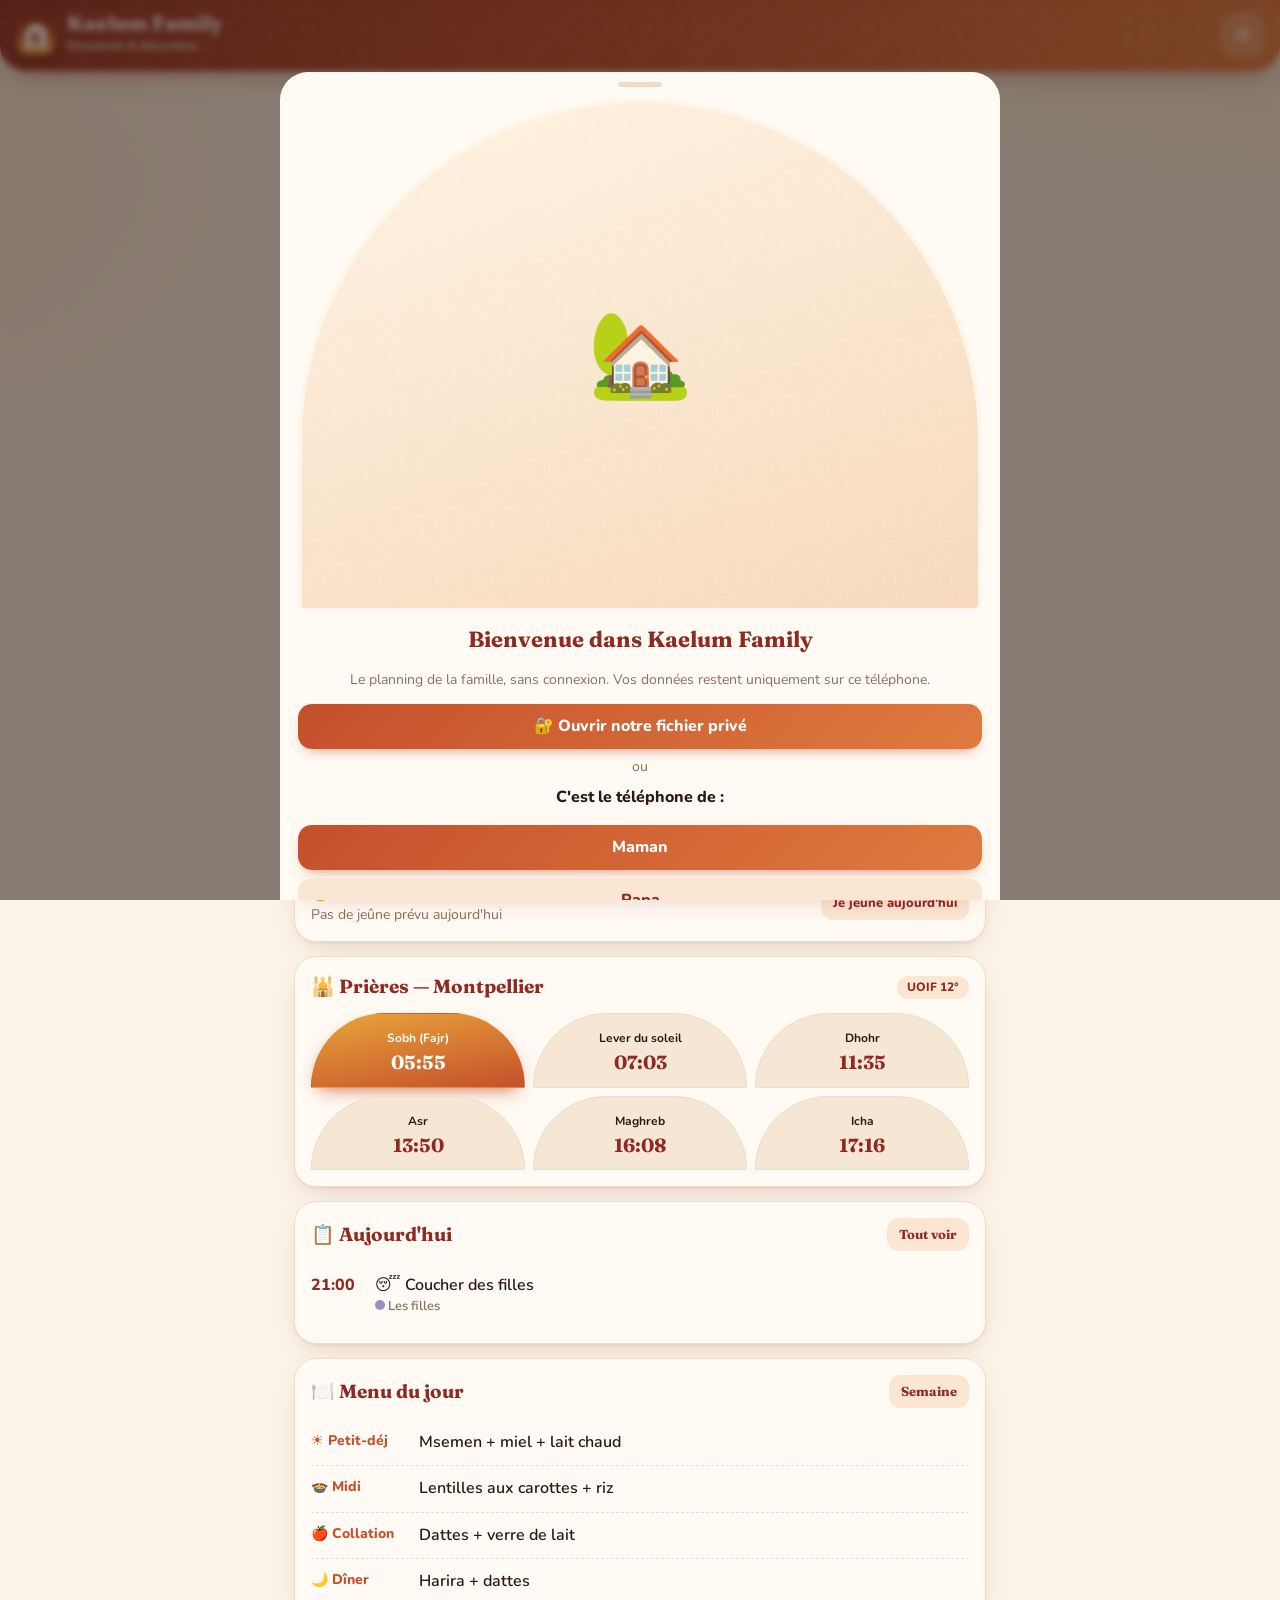
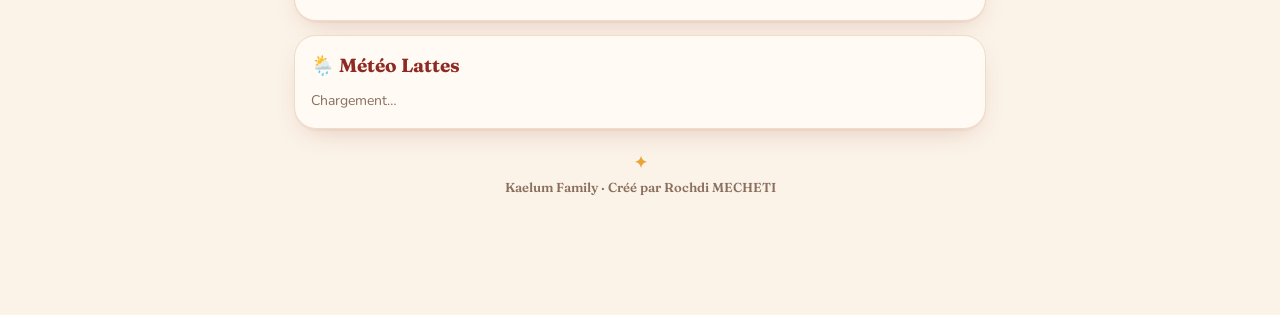
==== index.html @ 6cea5425 "Add files via upload" ====
<!DOCTYPE html>
<html lang="fr">
<head>
<meta charset="utf-8">
<meta name="viewport" content="width=device-width, initial-scale=1, viewport-fit=cover">
<title>Kaelum Family</title>
<meta name="description" content="Planning familial hors connexion — Créé par Rochdi MECHETI">
<meta name="theme-color" content="#a33a25">
<meta name="robots" content="noindex, nofollow, noarchive">
<meta name="author" content="Rochdi MECHETI">
<meta name="apple-mobile-web-app-capable" content="yes">
<meta name="mobile-web-app-capable" content="yes">
<meta name="apple-mobile-web-app-status-bar-style" content="black-translucent">
<meta name="apple-mobile-web-app-title" content="Kaelum Family">
<link rel="manifest" href="manifest.webmanifest">
<link rel="icon" type="image/png" href="icon-192.png">
<link rel="apple-touch-icon" href="apple-touch-icon.png">
<style>
/* Kaelum Family — thème « Maison » : terre cuite, safran, crème. Créé par Rochdi MECHETI */
@font-face{font-family:Fraunces;src:url([data-uri]) format('woff2');font-weight:600;font-display:swap}
@font-face{font-family:Fraunces;src:url([data-uri]) format('woff2');font-weight:700;font-display:swap}
@font-face{font-family:Nunito;src:url([data-uri]) format('woff2');font-weight:400;font-display:swap}
@font-face{font-family:Nunito;src:url([data-uri]) format('woff2');font-weight:600;font-display:swap}
@font-face{font-family:Nunito;src:url([data-uri]) format('woff2');font-weight:700;font-display:swap}
@font-face{font-family:Nunito;src:url([data-uri]) format('woff2');font-weight:800;font-display:swap}

:root{
  --bg:#fbf3e8; --bg2:#f6e7d4; --card:#fffaf3; --ink:#2b1a12; --mute:#8a6f5e; --line:#efdcc6;
  --pri:#c4502c; --pri2:#e07a3f; --deep:#8e2a22; --saf:#eaa53a; --olive:#3f6f5c; --rose:#c94f6d;
  --soft:#fbe6d4; --ok:#3f8f5c; --bad:#c43c3c; --rain:#2f6f9f;
  --r:22px; --sh:0 2px 0 rgba(142,42,34,.04),0 10px 28px -12px rgba(142,42,34,.28);
  --serif:Fraunces,Georgia,serif; --sans:Nunito,system-ui,-apple-system,sans-serif;
  --zellige:url("data:image/svg+xml,%3Csvg xmlns='http://www.w3.org/2000/svg' width='56' height='56' viewBox='0 0 56 56'%3E%3Cg fill='none' stroke='%23fff' stroke-opacity='.16' stroke-width='1.2'%3E%3Cpath d='M28 4l7 10 12 0-4 11 9 9-11 4 0 12-11-4-9 9-4-11-12 0 4-11-9-9 11-4 0-12 11 4z'/%3E%3Ccircle cx='28' cy='29' r='6'/%3E%3C/g%3E%3C/svg%3E");
}
@media (prefers-color-scheme: dark){
  :root{ --bg:#1c1310; --bg2:#241814; --card:#2a1d18; --ink:#f8ebdf; --mute:#c2a593; --line:#3d2a22; --soft:#3a251c;
    --sh:0 10px 28px -14px rgba(0,0,0,.6); }
}
*{box-sizing:border-box;-webkit-tap-highlight-color:transparent}
html,body{margin:0;background:var(--bg);color:var(--ink);font:16px/1.45 var(--sans)}
body{padding-bottom:calc(96px + env(safe-area-inset-bottom));
  background-image:radial-gradient(1200px 500px at 110% -10%,rgba(234,165,58,.18),transparent 60%),radial-gradient(900px 500px at -20% 20%,rgba(196,80,44,.10),transparent 60%);
  background-attachment:fixed}
button,input,select,textarea{font:inherit;color:inherit}
h2,h3,.serif{font-family:var(--serif)}
.hidden{display:none!important}

/* En-tête */
.top{position:sticky;top:0;z-index:5;display:flex;align-items:center;justify-content:space-between;
  padding:calc(12px + env(safe-area-inset-top)) 16px 14px;color:#fff;
  background:var(--zellige),linear-gradient(120deg,var(--deep) 0%,var(--pri) 55%,var(--pri2) 100%);
  border-radius:0 0 26px 26px;box-shadow:0 10px 30px -14px rgba(142,42,34,.7)}
.brand{display:flex;gap:11px;align-items:center}
.brand img{width:40px;height:40px;border-radius:13px;box-shadow:0 4px 12px rgba(0,0,0,.25)}
.brand b{display:block;font-family:var(--serif);font-size:20px;letter-spacing:.2px;line-height:1.1}
.brand small{opacity:.92;font-size:13px;font-weight:600}
.iconbtn{background:rgba(255,255,255,.2);border:1px solid rgba(255,255,255,.3);border-radius:14px;width:42px;height:42px;font-size:18px;backdrop-filter:blur(6px)}
main{padding:14px;max-width:720px;margin:0 auto}

/* Barre du bas flottante */
.tabs{position:fixed;left:12px;right:12px;bottom:calc(10px + env(safe-area-inset-bottom));display:flex;z-index:6;max-width:696px;margin:0 auto;
  background:rgba(255,250,243,.92);backdrop-filter:blur(14px);-webkit-backdrop-filter:blur(14px);border:1px solid var(--line);border-radius:24px;padding:6px;
  box-shadow:0 12px 30px -10px rgba(142,42,34,.35)}
@media (prefers-color-scheme: dark){.tabs{background:rgba(42,29,24,.92)}}
.tabs button{flex:1;border:0;background:none;padding:7px 0 6px;font-size:11px;font-weight:700;color:var(--mute);display:flex;flex-direction:column;align-items:center;gap:1px;border-radius:18px;transition:.2s}
.tabs button span{font-size:21px;line-height:1.1}
.tabs button.on{color:#fff;background:linear-gradient(135deg,var(--pri),var(--pri2));box-shadow:0 6px 14px -6px rgba(196,80,44,.8)}

/* Cartes */
.card{background:var(--card);border:1px solid var(--line);border-radius:var(--r);padding:16px;margin-bottom:14px;box-shadow:var(--sh)}
.card h2{margin:0 0 12px;font-size:19px;font-weight:700;display:flex;justify-content:space-between;align-items:center;gap:8px;color:var(--deep)}
@media (prefers-color-scheme: dark){.card h2{color:#ffc9a8}}
.card h3{margin:14px 0 6px;font-size:15px;color:var(--mute)}
.mute{color:var(--mute);font-size:14px}
.row{display:flex;gap:8px;align-items:center}
.wrap{flex-wrap:wrap}
.sp{justify-content:space-between}
.btn{border:0;border-radius:14px;padding:11px 16px;background:linear-gradient(135deg,var(--pri),var(--pri2));color:#fff;font-weight:800;box-shadow:0 6px 14px -8px rgba(196,80,44,.9)}
.btn:active{transform:scale(.97)}
.btn.sec{background:var(--soft);color:var(--deep);box-shadow:none}
@media (prefers-color-scheme: dark){.btn.sec{color:#ffc9a8}}
.btn.bad{background:var(--bad)}
.btn.sm{padding:7px 12px;font-size:13px;border-radius:12px}
.btn.full{width:100%}
.chip{display:inline-flex;align-items:center;gap:5px;border:1.5px solid var(--line);background:var(--card);border-radius:999px;padding:6px 12px;font-size:14px;font-weight:700}
.chip.on{background:var(--deep);border-color:var(--deep);color:#fff}
.dot{width:10px;height:10px;border-radius:50%;display:inline-block;flex:none;box-shadow:0 0 0 2px rgba(255,255,255,.7)}
.list{list-style:none;margin:0;padding:0}
.item{display:flex;gap:12px;align-items:flex-start;padding:11px 0;border-bottom:1px dashed var(--line)}
.item:last-child{border-bottom:0}
.item .t{min-width:52px;font-weight:800;font-variant-numeric:tabular-nums;color:var(--deep)}
@media (prefers-color-scheme: dark){.item .t{color:#ffc9a8}}
.item .body{flex:1;min-width:0;font-weight:600}
.item .who{font-size:13px;color:var(--mute);font-weight:600}
.item.done .body{opacity:.45;text-decoration:line-through}
.chk{width:30px;height:30px;border-radius:10px;border:2px solid var(--line);background:var(--card);flex:none;font-size:15px;font-weight:800}
.chk.on{background:var(--ok);border-color:var(--ok);color:#fff}

/* Bandeaux */
.banner{border-radius:18px;padding:13px 15px;margin-bottom:14px;font-weight:700}
.banner.rain{background:linear-gradient(135deg,#dbeaf4,#eef5fa);color:#1f4f73;border:1px solid #c6dcec}
.banner.info{background:var(--soft);color:var(--deep);border:1px solid var(--line)}
.banner.warn{background:#fff0d6;color:#7a4a08;border:1px solid #f6dcaa}
@media (prefers-color-scheme: dark){.banner.rain{background:#1d2c38;color:#b6d8f0;border-color:#2b4152}.banner.warn{background:#3b2a14;color:#ffd596;border-color:#55391a}.banner.info{color:#ffc9a8}}

/* Héros : photo dans une arche */
.hero{position:relative;margin:4px 0 16px;padding:14px;border-radius:30px;background:var(--zellige),linear-gradient(160deg,var(--saf),var(--pri) 70%,var(--deep));box-shadow:var(--sh);overflow:hidden}
.hero img{width:100%;display:block;aspect-ratio:4/3;object-fit:cover;object-position:center 35%;border-radius:999px 999px 22px 22px;border:4px solid #fff6e9}
.hero div{padding:12px 4px 2px;color:#fff;text-align:center}
.hero b{display:block;font-family:var(--serif);font-size:26px;line-height:1.15;text-shadow:0 2px 8px rgba(0,0,0,.2)}
.hero span{font-size:14px;font-weight:700;opacity:.95;letter-spacing:.3px}
.hero .greet{font-family:var(--serif);font-size:17px;opacity:.95;display:block;margin-bottom:2px}

/* Prières */
.prayers{display:grid;grid-template-columns:repeat(3,1fr);gap:8px}
.prayers div{background:var(--bg2);border-radius:999px 999px 16px 16px;padding:12px 6px 10px;text-align:center;border:1px solid var(--line)}
.prayers div b{display:block;font-size:19px;font-family:var(--serif);color:var(--deep)}
@media (prefers-color-scheme: dark){.prayers div b{color:#ffc9a8}}
.prayers div.next{background:linear-gradient(170deg,var(--saf),var(--pri));color:#fff;border-color:transparent;box-shadow:0 8px 18px -8px rgba(196,80,44,.9)}
.prayers div.next b{color:#fff}
.prayers small{font-size:12px;font-weight:700}

/* Jeûne : carte coucher de soleil */
.fast{background:var(--zellige),linear-gradient(160deg,#3a1d3f 0%,#8e2a22 55%,#e07a3f 100%);color:#fff;border:0}
.fast .mute{color:#ffd9bf}
.fast .btn.sec{background:rgba(255,255,255,.18);color:#fff}
.bar{height:10px;background:rgba(255,255,255,.2);border-radius:9px;overflow:hidden;margin-top:10px}
.bar i{display:block;height:100%;background:linear-gradient(90deg,#ffd36b,#ffb347);border-radius:9px}

/* Planning */
.week{display:grid;grid-template-columns:repeat(7,1fr);gap:5px;margin-bottom:12px}
.week button{border:1.5px solid var(--line);background:var(--card);border-radius:16px;padding:7px 0;font-size:12px;font-weight:700;color:var(--mute)}
.week button b{display:block;font-size:18px;font-family:var(--serif);color:var(--ink)}
.week button.on{background:linear-gradient(160deg,var(--pri2),var(--deep));color:#fff;border-color:transparent;box-shadow:0 8px 16px -8px rgba(142,42,34,.8)}
.week button.on b{color:#fff}
.week button.today{border-color:var(--saf)}
.seg{display:flex;background:var(--bg2);border-radius:16px;padding:4px;margin-bottom:14px;border:1px solid var(--line)}
.seg button{flex:1;border:0;background:none;border-radius:12px;padding:9px 4px;font-weight:800;color:var(--mute);font-size:14px}
.seg button.on{background:var(--card);color:var(--deep);box-shadow:0 3px 10px -4px rgba(142,42,34,.4)}
@media (prefers-color-scheme: dark){.seg button.on{color:#ffc9a8}}

/* Tuiles « Plus » */
.grid2{display:grid;grid-template-columns:1fr 1fr;gap:12px}
.tile{background:var(--card);border:1px solid var(--line);border-radius:24px;padding:18px 12px;text-align:center;font-weight:800;box-shadow:var(--sh);position:relative;overflow:hidden}
.tile span{display:grid;place-items:center;width:58px;height:58px;margin:0 auto 8px;font-size:28px;border-radius:999px 999px 16px 16px;background:linear-gradient(170deg,var(--soft),var(--bg2))}

/* Repas */
.meal{padding:11px 0;border-bottom:1px dashed var(--line);display:flex;gap:12px;align-items:flex-start}
.meal:last-child{border-bottom:0}
.meal .lab{min-width:96px;font-weight:800;font-size:14px;color:var(--pri)}
.meal .txt{flex:1;font-weight:600}

/* Météo */
.wx{display:flex;align-items:center;gap:14px}
.wx .big{font-size:48px}
.wx .temp{font-size:34px;font-weight:700;font-family:var(--serif)}
.days{display:flex;gap:7px;overflow-x:auto;margin-top:12px;padding-bottom:2px}
.days div{min-width:66px;background:var(--bg2);border-radius:999px 999px 14px 14px;padding:9px 6px 7px;text-align:center;font-size:12px;font-weight:700;border:1px solid var(--line)}
.days div.r{background:#dbeaf4;color:#1f4f73;border-color:#c6dcec}

/* Cycle */
.cyc{display:flex;gap:16px;align-items:center}
.ring{width:104px;height:104px;border-radius:50%;display:flex;flex-direction:column;align-items:center;justify-content:center;
  background:conic-gradient(var(--rose) var(--p),var(--bg2) 0);position:relative;flex:none}
.ring::before{content:"";position:absolute;inset:10px;border-radius:50%;background:var(--card)}
.ring b,.ring small{position:relative}
.ring b{font-size:30px;font-family:var(--serif);color:var(--rose)}
.cal{display:grid;grid-template-columns:repeat(7,1fr);gap:4px;text-align:center;font-size:14px;font-weight:700}
.cal .h{font-size:12px;color:var(--mute)}
.cal .d{padding:8px 0;border-radius:12px}
.cal .per{background:var(--rose);color:#fff}
.cal .pred{background:#f8d3db;color:#7a1730}
.cal .fert{background:#d9ece3;color:#225c45}
.cal .tod{outline:2.5px solid var(--saf)}

.photos{display:grid;grid-template-columns:repeat(3,1fr);gap:6px}
.photos img{width:100%;aspect-ratio:1;object-fit:cover;border-radius:16px;display:block}

/* Feuille modale */
.modal{position:fixed;inset:0;background:rgba(43,26,18,.55);z-index:20;display:flex;align-items:flex-end;justify-content:center;backdrop-filter:blur(3px)}
.sheet{background:var(--card);width:100%;max-width:720px;max-height:92vh;overflow:auto;border-radius:28px 28px 0 0;
  padding:10px 18px calc(18px + env(safe-area-inset-bottom));animation:up .25s ease-out}
.sheet::before{content:"";display:block;width:44px;height:5px;border-radius:9px;background:var(--line);margin:0 auto 12px}
@keyframes up{from{transform:translateY(40px);opacity:.4}to{transform:none;opacity:1}}
.sheet h2{margin:0 0 14px;font-size:22px;color:var(--deep)}
@media (prefers-color-scheme: dark){.sheet h2{color:#ffc9a8}}
.f{margin-bottom:13px}
.f label{display:block;font-size:13px;font-weight:800;margin-bottom:5px;color:var(--mute)}
.f input,.f select,.f textarea{width:100%;border:1.5px solid var(--line);border-radius:14px;padding:11px;background:var(--bg)}
.f input:focus,.f select:focus,.f textarea:focus{outline:none;border-color:var(--pri2)}
.f textarea{min-height:84px}
.f input[type=checkbox]{width:auto}
.toast{position:fixed;left:14px;right:14px;bottom:calc(96px + env(safe-area-inset-bottom));z-index:30;background:var(--deep);color:#fff;
  border-radius:18px;padding:13px 16px;font-weight:700;max-width:692px;margin:0 auto;box-shadow:0 12px 30px -10px rgba(0,0,0,.5)}
.install{background:var(--saf);color:#3b2206;padding:11px 16px;font-size:14px;font-weight:700;display:flex;gap:10px;align-items:center;justify-content:space-between}
.alarm{text-align:center;padding:20px 0}
.alarm .big{font-size:72px;animation:ring 1s infinite}
@keyframes ring{0%,100%{transform:rotate(0)}25%{transform:rotate(-12deg)}75%{transform:rotate(12deg)}}
.credit{text-align:center;color:var(--mute);font-size:13px;margin:22px 0 8px;font-family:var(--serif);font-weight:600}
.credit::before{content:"✦";display:block;color:var(--saf);font-size:16px;margin-bottom:4px}
.pill{font-family:var(--sans);font-size:12px;border-radius:999px;padding:3px 10px;background:var(--soft);color:var(--deep);font-weight:800;white-space:nowrap}
table.pt{width:100%;border-collapse:collapse;font-size:13px;font-variant-numeric:tabular-nums;font-weight:600}
table.pt th{font-size:12px;color:var(--mute)}
table.pt th,table.pt td{padding:7px 2px;border-bottom:1px dashed var(--line);text-align:center}
table.pt tr.tod td{background:var(--soft);font-weight:800;color:var(--deep)}
.empty{color:var(--mute);text-align:center;padding:16px 0;font-size:15px;font-weight:600}
.fab{position:fixed;right:20px;bottom:calc(98px + env(safe-area-inset-bottom));width:60px;height:60px;border-radius:22px;border:0;
  background:linear-gradient(135deg,var(--saf),var(--pri));color:#fff;font-size:30px;font-weight:700;box-shadow:0 12px 24px -8px rgba(196,80,44,.9);z-index:7}

.heroph{aspect-ratio:4/3;display:grid;place-items:center;font-size:84px;background:var(--zellige),linear-gradient(160deg,#fff3e3,#f6d9bd);border-radius:999px 999px 22px 22px;border:4px solid #fff6e9}
.hero .heroph{padding:0;color:inherit}
/* Écran de verrouillage */
.lock{position:fixed;inset:0;z-index:50;display:flex;align-items:center;justify-content:center;color:#fff;
  background:var(--zellige),linear-gradient(160deg,#3a1d3f 0%,var(--deep) 45%,var(--pri) 80%,var(--saf) 100%)}
.lockin{width:100%;max-width:340px;text-align:center;padding:24px}
.lockin img{width:76px;height:76px;border-radius:24px;box-shadow:0 10px 30px rgba(0,0,0,.35)}
.lockin h2{font-family:var(--serif);font-size:28px;margin:14px 0 4px}
.lockin p{margin:0 0 18px;opacity:.92;font-weight:700}
.pdots{display:flex;gap:16px;justify-content:center;margin-bottom:26px}
.pdots i{width:16px;height:16px;border-radius:50%;border:2px solid #fff;display:block}
.pdots i.on{background:#fff}
.pad{display:grid;grid-template-columns:repeat(3,76px);gap:16px;justify-content:center}
.pad button{width:76px;height:76px;border-radius:50%;border:1px solid rgba(255,255,255,.35);background:rgba(255,255,255,.14);color:#fff;font:700 28px var(--serif);backdrop-filter:blur(6px)}
.pad button:active{background:rgba(255,255,255,.35)}
.lnk{background:none;border:0;color:#fff;opacity:.9;margin-top:22px;font-weight:800;text-decoration:underline}
.lcred{margin-top:18px;font-size:12px;opacity:.75;font-family:var(--serif)}

</style>
</head>
<body>
<header class="top">
  <div class="brand"><img src="icon-192.png" alt=""><div><b>Kaelum Family</b><small id="hdrSub"></small></div></div>
  <button class="iconbtn" data-a="go" data-v="plus" data-s="reglages" aria-label="Réglages">⚙️</button>
</header>
<div id="install" class="install hidden"></div>
<main id="main"></main>
<nav class="tabs">
  <button data-a="go" data-v="accueil"><span>🏠</span>Accueil</button>
  <button data-a="go" data-v="planning"><span>📅</span>Planning</button>
  <button data-a="go" data-v="repas"><span>🍽️</span>Repas</button>
  <button data-a="go" data-v="sante"><span>💊</span>Santé</button>
  <button data-a="go" data-v="plus"><span>☰</span>Plus</button>
</nav>
<div id="modal" class="modal hidden"><div class="sheet" id="sheet"></div></div>
<div id="toast" class="toast hidden"></div>
<script>
// Calcul des horaires de prière (algorithme astronomique type PrayTimes) — hors connexion
const PrayerCalc = (() => {
  const d2r = d => d * Math.PI / 180, r2d = r => r * 180 / Math.PI;
  const sin = d => Math.sin(d2r(d)), cos = d => Math.cos(d2r(d)), tan = d => Math.tan(d2r(d));
  const asin = x => r2d(Math.asin(x)), acos = x => r2d(Math.acos(x));
  const atan2 = (y, x) => r2d(Math.atan2(y, x)), acot = x => r2d(Math.atan(1 / x));
  const fix = (a, b) => { a = a - b * Math.floor(a / b); return a < 0 ? a + b : a; };
  const fixA = a => fix(a, 360), fixH = a => fix(a, 24);

  const METHODS = {
    uoif: { name: 'UOIF France (12° / 12°)', fajr: 12, isha: 12 },
    isna: { name: 'Angle 15° / 15°', fajr: 15, isha: 15 },
    mwl: { name: 'Ligue islamique mondiale (18° / 17°)', fajr: 18, isha: 17 },
    a18: { name: 'Angle 18° / 18°', fajr: 18, isha: 18 }
  };

  function julian(y, m, d) {
    if (m <= 2) { y -= 1; m += 12; }
    const A = Math.floor(y / 100), B = 2 - A + Math.floor(A / 4);
    return Math.floor(365.25 * (y + 4716)) + Math.floor(30.6001 * (m + 1)) + d + B - 1524.5;
  }
  function sunPos(jd) {
    const D = jd - 2451545.0;
    const g = fixA(357.529 + 0.98560028 * D);
    const q = fixA(280.459 + 0.98564736 * D);
    const L = fixA(q + 1.915 * sin(g) + 0.020 * sin(2 * g));
    const e = 23.439 - 0.00000036 * D;
    const RA = atan2(cos(e) * sin(L), cos(L)) / 15;
    return { decl: asin(sin(e) * sin(L)), eqt: q / 15 - fixH(RA) };
  }

  // Renvoie les heures décimales locales
  function compute(y, m, d, lat, lng, tz, opt) {
    const jd = julian(y, m, d) - lng / (15 * 24);
    const midDay = t => fixH(12 - sunPos(jd + t).eqt);
    const angleTime = (angle, t, ccw) => {
      const decl = sunPos(jd + t).decl, noon = midDay(t);
      let v = (-sin(angle) - sin(decl) * sin(lat)) / (cos(decl) * cos(lat));
      v = Math.max(-1, Math.min(1, v));
      const T = acos(v) / 15;
      return noon + (ccw ? -T : T);
    };
    const asrTime = (f, t) => {
      const decl = sunPos(jd + t).decl;
      return angleTime(-acot(f + tan(Math.abs(lat - decl))), t);
    };
    let t = { fajr: 5, sunrise: 6, dhuhr: 12, asr: 13, sunset: 18, isha: 18 };
    for (let i = 0; i < 2; i++) {
      const p = {}; for (const k in t) p[k] = t[k] / 24;
      t = {
        fajr: angleTime(opt.fajr, p.fajr, true),
        sunrise: angleTime(0.833, p.sunrise, true),
        dhuhr: midDay(p.dhuhr),
        asr: asrTime(opt.asr || 1, p.asr),
        sunset: angleTime(0.833, p.sunset),
        isha: angleTime(opt.isha, p.isha)
      };
    }
    for (const k in t) t[k] += tz - lng / 15;
    t.maghrib = t.sunset;
    return t;
  }

  function tzOffset(y, m, d) { return -new Date(y, m - 1, d, 12).getTimezoneOffset() / 60; }
  function toHM(h) {
    let mins = Math.round(h * 60);
    mins = ((mins % 1440) + 1440) % 1440;
    return String(Math.floor(mins / 60)).padStart(2, '0') + ':' + String(mins % 60).padStart(2, '0');
  }
  function addMin(hm, n) {
    const [a, b] = hm.split(':').map(Number);
    let t = a * 60 + b + n; t = ((t % 1440) + 1440) % 1440;
    return String(Math.floor(t / 60)).padStart(2, '0') + ':' + String(t % 60).padStart(2, '0');
  }

  // date: 'YYYY-MM-DD' ; cfg: {lat,lng,method,asr,adj:{fajr..isha}}
  function forDate(date, cfg) {
    const [y, m, d] = date.split('-').map(Number);
    const meth = METHODS[cfg.method] || METHODS.uoif;
    const t = compute(y, m, d, cfg.lat, cfg.lng, tzOffset(y, m, d), { fajr: meth.fajr, isha: meth.isha, asr: cfg.asr === 'hanafi' ? 2 : 1 });
    const adj = cfg.adj || {};
    const out = {};
    for (const k of ['fajr', 'sunrise', 'dhuhr', 'asr', 'maghrib', 'isha']) out[k] = addMin(toHM(t[k]), Number(adj[k] || 0));
    return out;
  }
  return { forDate, METHODS, compute };
})();
if (typeof module !== 'undefined') module.exports = PrayerCalc;

</script>
<script>
/* Kaelum Family — planning familial hors connexion
   Créé par Rochdi MECHETI. Toutes les données restent sur le téléphone. */
'use strict';

/* ---------- Outils ---------- */
const $ = s => document.querySelector(s);
const esc = s => String(s ?? '').replace(/[&<>"']/g, c => ({ '&': '&amp;', '<': '&lt;', '>': '&gt;', '"': '&quot;', "'": '&#39;' }[c]));
const pad = n => String(n).padStart(2, '0');
const ymd = d => d.getFullYear() + '-' + pad(d.getMonth() + 1) + '-' + pad(d.getDate());
const parseD = s => { const [y, m, d] = s.split('-').map(Number); return new Date(y, m - 1, d); };
const today = () => ymd(new Date());
const addDays = (s, n) => { const d = parseD(s); d.setDate(d.getDate() + n); return ymd(d); };
const diffDays = (a, b) => Math.round((parseD(b) - parseD(a)) / 86400000);
const nowHM = () => { const d = new Date(); return pad(d.getHours()) + ':' + pad(d.getMinutes()); };
const toMin = hm => { if (!hm) return -1; const [a, b] = hm.split(':').map(Number); return a * 60 + b; };
const addMin = (hm, n) => { let t = toMin(hm) + n; t = ((t % 1440) + 1440) % 1440; return pad(Math.floor(t / 60)) + ':' + pad(t % 60); };
const uid = () => Date.now().toString(36) + Math.random().toString(36).slice(2, 7);
const JOURS = ['Dimanche', 'Lundi', 'Mardi', 'Mercredi', 'Jeudi', 'Vendredi', 'Samedi'];
const J3 = ['Dim', 'Lun', 'Mar', 'Mer', 'Jeu', 'Ven', 'Sam'];
const MOIS = ['janvier', 'février', 'mars', 'avril', 'mai', 'juin', 'juillet', 'août', 'septembre', 'octobre', 'novembre', 'décembre'];
const fmtLong = s => { const d = parseD(s); return JOURS[d.getDay()] + ' ' + d.getDate() + ' ' + MOIS[d.getMonth()]; };
const fmtShort = s => { const d = parseD(s); return d.getDate() + ' ' + MOIS[d.getMonth()].slice(0, 4) + (MOIS[d.getMonth()].length > 4 ? '.' : ''); };
const hash = s => { let h = 2166136261; for (const c of s) { h ^= c.charCodeAt(0); h = Math.imul(h, 16777619); } return h >>> 0; };

/* ---------- Données ---------- */
const KEY = 'kaelumFamily_v1';
const LATTES = { lat: 43.5676, lng: 3.9005 };
const MONTPELLIER = { lat: 43.6109, lng: 3.8772 };

function defaults() {
  return {
    v: 1, owner: '',
    people: [
      { id: 'papa', name: 'Papa', color: '#3f6f5c', birth: '' },
      { id: 'maman', name: 'Maman', color: '#c94f6d', birth: '' },
      { id: 'fille1', name: 'Fille 1', color: '#e0962a', birth: '' },
      { id: 'fille2', name: 'Fille 2', color: '#8a5fb0', birth: '' }
    ],
    kids: ['fille1', 'fille2'],
    events: [], meds: [], medLog: {}, vaccines: [],
    birthdays: [],
    school: {
      days: { 1: { on: false, start: '08:30', end: '16:30' }, 2: { on: false, start: '08:30', end: '16:30' }, 3: { on: false, start: '08:30', end: '16:30' },
        4: { on: false, start: '08:30', end: '16:30' }, 5: { on: false, start: '08:30', end: '16:30' } },
      holidays: [], depart: 15, set: false
    },
    sleep: { week: '21:00', weekend: '23:00', before: 15 },
    wake: { school: '07:00', off: '08:30', on: true, offOn: false, who: 'all' },
    prayer: { show: true, method: 'uoif', asr: 'shafi', adj: { fajr: 0, sunrise: 0, dhuhr: 0, asr: 0, maghrib: 0, isha: 0 }, remind: true, before: 0 },
    fast: { person: 'maman', weekdays: [], dates: [], skip: [] },
    menus: {}, menuSeed: {},
    cycle: { periods: [], logs: {}, len: 28, plen: 5, show: true, pause: true },
    journal: {},
    notif: { events: true, meds: true, school: true, sleep: true, wake: true, prayer: true, fast: true, rain: true, sound: true }
  };
}
let S;
function load() {
  try { S = JSON.parse(localStorage.getItem(KEY)); } catch (e) { S = null; }
  const d = defaults();
  if (!S) { S = d; return; }
  for (const k in d) if (S[k] === undefined) S[k] = d[k];
  for (const k of ['school', 'sleep', 'wake', 'prayer', 'fast', 'cycle', 'notif']) S[k] = Object.assign({}, d[k], S[k]);
}
function save() { try { localStorage.setItem(KEY, JSON.stringify(S)); } catch (e) { toast('⚠️ Mémoire du téléphone pleine'); } }
const person = id => S.people.find(p => p.id === id);
const pname = id => id === 'all' ? 'Toute la famille' : id === 'kids' ? 'Les filles' : (person(id)?.name || '');
const pcolor = id => person(id)?.color || '#4b2fb0';
const isOwnerWife = () => S.owner === 'maman';
const cycleVisible = () => S.cycle.show;

/* ---------- Prière & jeûne ---------- */
const prayerCache = {};
function prayers(D) {
  const k = D + JSON.stringify([S.prayer.method, S.prayer.asr, S.prayer.adj]);
  if (!prayerCache[k]) prayerCache[k] = PrayerCalc.forDate(D, { lat: MONTPELLIER.lat, lng: MONTPELLIER.lng, method: S.prayer.method, asr: S.prayer.asr, adj: S.prayer.adj });
  return prayerCache[k];
}
const PNAMES = { fajr: 'Sobh (Fajr)', sunrise: 'Lever du soleil', dhuhr: 'Dhohr', asr: 'Asr', maghrib: 'Maghreb', isha: 'Icha' };
function isFast(D) {
  if (S.fast.skip.includes(D)) return false;
  if (S.fast.dates.includes(D)) return true;
  return S.fast.weekdays.includes(parseD(D).getDay());
}

/* ---------- Cycle ---------- */
function cycleInfo(ref) {
  ref = ref || today();
  const ps = [...S.cycle.periods].sort((a, b) => a.start.localeCompare(b.start));
  const lens = [];
  for (let i = 1; i < ps.length; i++) { const l = diffDays(ps[i - 1].start, ps[i].start); if (l >= 18 && l <= 50) lens.push(l); }
  const lastL = lens.slice(-6);
  const avg = lastL.length ? Math.round(lastL.reduce((a, b) => a + b, 0) / lastL.length) : S.cycle.len;
  const plens = ps.filter(p => p.end).map(p => diffDays(p.start, p.end) + 1).filter(x => x > 0 && x < 12).slice(-6);
  const plen = plens.length ? Math.round(plens.reduce((a, b) => a + b, 0) / plens.length) : S.cycle.plen;
  const past = ps.filter(p => p.start <= ref);
  const last = past[past.length - 1];
  if (!last) return { avg, plen, last: null };
  const day = diffDays(last.start, ref) + 1;
  const inPeriod = last.end ? ref <= last.end : day <= plen + 3 && !last.closed;
  let next = addDays(last.start, avg);
  while (next <= ref && !inPeriod) next = addDays(next, avg);
  if (inPeriod) next = addDays(last.start, avg);
  const ov = addDays(next, -14);
  return { avg, plen, last, day, inPeriod, next, ov, fertStart: addDays(ov, -5), fertEnd: addDays(ov, 1), openPeriod: !last.end && inPeriod };
}
function dayCycleState(D) {
  const ps = S.cycle.periods;
  for (const p of ps) { const end = p.end || addDays(p.start, cycleInfo().plen - 1); if (D >= p.start && D <= end) return 'per'; }
  const ci = cycleInfo();
  if (!ci.last) return '';
  let n = ci.next;
  for (let i = 0; i < 4; i++) {
    if (D >= n && D <= addDays(n, ci.plen - 1) && D > today()) return 'pred';
    const ov = addDays(n, -14);
    if (D >= addDays(ov, -5) && D <= addDays(ov, 1) && D >= ci.last.start) return 'fert';
    n = addDays(n, ci.avg);
  }
  return '';
}
function wifeInPeriod(D) { return S.cycle.pause && cycleVisible() && cycleInfo(D).inPeriod; }

/* ---------- Import de plannings (fichier privé) ---------- */
function importPlanning(pl) {
  S.imports = S.imports || [];
  S.events = S.events.filter(e => e.src !== pl.id);
  pl.items.forEach(([date, time, end, cat, person, title, notes, alarm], i) =>
    S.events.push({ id: pl.id + '-' + i, src: pl.id, title, cat, person, date, time, end, rec: 'none', days: [], until: '', alarm: alarm < 0 ? 0 : alarm, noAlarm: alarm < 0, notes }));
  if (!S.imports.includes(pl.id)) S.imports.push(pl.id);
  return pl.items.length;
}

/* ---------- Agenda du jour (moteur central) ---------- */
const CATS = {
  travail: ['🛡️', 'Travail'], formation: ['🎓', 'Formation'], rdv: ['📌', 'Rendez-vous'], rappel: ['🔔', 'Rappel'], reveil: ['⏰', 'Réveil'], sport: ['🏃', 'Sport'], activite: ['🎨', 'Activité'],
  sortie: ['🌳', 'Sortie'], voyage: ['✈️', 'Voyage'], ecole: ['🎒', 'École'], medecin: ['🩺', 'Médecin'], autre: ['📝', 'Autre']
};
function occurs(ev, D) {
  if (D < ev.date) return false;
  if (ev.until && D > ev.until) return false;
  const r = ev.rec || 'none', d = parseD(D), o = parseD(ev.date);
  if (r === 'none') return D === ev.date;
  if (r === 'daily') return true;
  if (r === 'weekly') { const days = ev.days && ev.days.length ? ev.days : [o.getDay()]; return days.includes(d.getDay()); }
  if (r === 'monthly') return d.getDate() === o.getDate();
  if (r === 'yearly') return d.getDate() === o.getDate() && d.getMonth() === o.getMonth();
  return false;
}
function schoolDay(D) {
  const wd = parseD(D).getDay(), sd = S.school.days[wd];
  if (!sd || !sd.on) return null;
  if (S.school.holidays.some(h => D >= h.start && D <= h.end)) return null;
  return sd;
}
function dayItems(D) {
  const it = [], wd = parseD(D).getDay();
  for (const ev of S.events) if (occurs(ev, D)) {
    const c = CATS[ev.cat] || CATS.autre;
    it.push({ time: ev.time || '', title: c[0] + ' ' + ev.title, who: ev.person, cat: ev.cat === 'reveil' ? 'wakeEv' : 'event', alarm: ev.noAlarm ? -1 : Number(ev.alarm || 0), key: 'ev:' + ev.id + ':' + D, ev, notes: ev.notes });
  }
  for (const m of S.meds) {
    if (m.start && D < m.start) continue; if (m.end && D > m.end) continue;
    for (const t of (m.times || [])) it.push({ time: t, title: '💊 ' + m.name + (m.dose ? ' — ' + m.dose : ''), who: m.person, cat: 'med', alarm: 0, key: 'med:' + m.id + '@' + t + ':' + D, med: { id: m.id, t } });
  }
  const sd = schoolDay(D);
  if (sd) {
    it.push({ time: addMin(sd.start, -S.school.depart), title: '🚗 Départ crèche / école', who: 'kids', cat: 'school', alarm: 0, key: 'sch0:' + D });
    it.push({ time: sd.start, title: '🎒 Arrivée crèche / école', who: 'kids', cat: 'school', alarm: -1, key: 'sch1:' + D });
    it.push({ time: sd.end, title: '🏫 Récupérer les filles (crèche / école)', who: 'kids', cat: 'school', alarm: 10, key: 'sch2:' + D });
  }
  if (S.wake.on && (sd || S.wake.offOn)) it.push({ time: sd ? S.wake.school : S.wake.off, title: '⏰ Réveil', who: 'all', cat: 'wake', alarm: 0, key: 'wake:' + D });
  const night = [0, 1, 2, 3, 4].includes(wd) ? S.sleep.week : S.sleep.weekend;
  it.push({ time: night, title: '😴 Coucher des filles', who: 'kids', cat: 'sleep', alarm: Number(S.sleep.before || 0), key: 'sleep:' + D });
  const wifePer = wifeInPeriod(D);
  if (S.prayer.show) {
    const p = prayers(D);
    for (const k of ['fajr', 'dhuhr', 'asr', 'maghrib', 'isha']) it.push({ time: p[k], title: '🕌 ' + PNAMES[k], who: 'all', cat: 'prayer', alarm: Number(S.prayer.before || 0), key: 'pr:' + k + ':' + D, quiet: wifePer && isOwnerWife() });
  }
  if (isFast(D) && !wifePer) {
    const p = prayers(D);
    it.push({ time: addMin(p.fajr, -30), title: '🌙 Shour — fin du repas dans 30 min', who: S.fast.person, cat: 'fast', alarm: 0, key: 'shour:' + D });
    it.push({ time: p.fajr, title: '🌅 Début du jeûne (Sobh)', who: S.fast.person, cat: 'fast', alarm: -1, key: 'fs:' + D });
    it.push({ time: p.maghrib, title: '🌇 Rupture du jeûne (Maghreb) — Iftar', who: S.fast.person, cat: 'fast', alarm: 0, key: 'fe:' + D });
  }
  const md = D.slice(5);
  for (const b of S.birthdays) if (b.date.slice(-5) === md) {
    const age = b.date.length === 10 ? (Number(D.slice(0, 4)) - Number(b.date.slice(0, 4))) : null;
    it.push({ time: '', title: '🎂 Anniversaire de ' + b.name + (age ? ' (' + age + ' ans)' : ''), who: 'all', cat: 'bday', key: 'bd:' + b.id + ':' + D });
  }
  for (const b of S.birthdays) if (b.date.slice(-5) === addDays(D, 7).slice(5)) it.push({ time: '', title: '🎁 Dans 7 jours : anniversaire de ' + b.name, who: 'all', cat: 'bday', key: 'bd7:' + b.id + ':' + D });
  for (const v of S.vaccines) if (v.next === D && !v.done) it.push({ time: '', title: '💉 Vaccin prévu : ' + v.name, who: v.person, cat: 'vaccin', key: 'vac:' + v.id });
  for (const v of S.vaccines) if (v.next && !v.done && addDays(D, 7) === v.next) it.push({ time: '', title: '💉 Dans 7 jours : vaccin ' + v.name + ' (prendre RDV)', who: v.person, cat: 'vaccin', key: 'vac7:' + v.id });
  if (cycleVisible()) { const ci = cycleInfo(); if (ci.last && ci.next === D && !ci.inPeriod) it.push({ time: '', title: '🌸 Règles prévues aujourd\'hui', who: 'maman', cat: 'cycle', key: 'cyc:' + D }); }
  return it.sort((a, b) => (a.time || '00:00').localeCompare(b.time || '00:00') || (a.time ? 1 : -1));
}
function whoMatch(itemWho, filter) {
  if (filter === 'all') return true;
  if (itemWho === 'all') return true;
  if (itemWho === 'kids') return S.kids.includes(filter);
  return itemWho === filter;
}
const medTaken = (D, id, t) => !!(S.medLog[D] && S.medLog[D][id + '@' + t]);

/* ---------- Menus ---------- */
const MENU = {
  pdj: ['Msemen + miel + lait chaud', 'Tartines beurre-confiture + jus d\'orange', 'Céréales + lait + banane', 'Baghrir + miel + thé / lait',
    'Pain complet + fromage frais + pomme', 'Yaourt + granola + fruits rouges', 'Œufs brouillés + pain + jus de fruits', 'Porridge d\'avoine + lait + dattes',
    'Crêpes maison + compote', 'Matlouh + huile d\'olive + olives + thé', 'Pancakes + fruits frais', 'Pain au lait + chocolat chaud + clémentine'],
  midi: ['Couscous poulet et légumes', 'Tajine de poulet aux olives et citron + pain', 'Pâtes bolognaise (bœuf halal) + salade', 'Riz + poulet au curry doux + haricots verts',
    'Loubia (haricots blancs en sauce) + pain', 'Lentilles aux carottes + riz', 'Hachis parmentier (bœuf halal) + salade verte', 'Gratin de pâtes au thon + salade',
    'Poisson pané + purée + carottes', 'Chakchouka aux œufs + pain', 'Kefta en sauce tomate + pommes de terre au four', 'Poulet rôti + pommes de terre + salade',
    'Dolma (légumes farcis à la viande)', 'Saumon + riz + brocolis', 'Berkoukes au poulet', 'Quiche au poulet (sans porc) + salade'],
  diner: ['Chorba frik + pain', 'Soupe de légumes + omelette', 'Harira + dattes', 'Salade composée thon-œufs + pain', 'Gratin de courgettes + riz',
    'Pizza maison (thon ou poulet) + salade', 'Bourek à la viande hachée + soupe', 'Croque-monsieur à la dinde + salade', 'Omelette aux pommes de terre + salade',
    'Pâtes au saumon', 'Velouté de potiron + tartines au fromage', 'Wraps poulet et crudités', 'Soupe de lentilles corail + pain', 'Galettes complètes (dinde, œuf, fromage)'],
  collation: ['Fruit + petits-beurre', 'Yaourt + compote', 'Pain + barre de chocolat', 'Dattes + verre de lait', 'Fromage blanc + miel', 'Gâteau maison + jus de fruits',
    'Banane + petit-suisse', 'Smoothie banane-lait', 'Crêpe + confiture', 'Pomme + fromage'],
  shour: ['Porridge d\'avoine + dattes + lait + 2 verres d\'eau', 'Œufs + pain complet + fromage + eau', 'Yaourt + pain complet + miel + banane + eau',
    'Msemen + fromage + lait + eau', 'Riz au lait + fruit + eau', 'Pain complet + houmous + concombre + lait + eau'],
  iftar: ['Dattes + eau, puis chorba + bourek', 'Dattes + lait, puis harira + plat léger', 'Dattes + lben, puis soupe + poulet grillé + salade',
    'Dattes + eau, puis salade + tajine', 'Dattes + jus, puis velouté + poisson + riz', 'Dattes + eau, puis soupe + kefta + légumes']
};
const SLOTS = [['pdj', '☀️ Petit-déj'], ['midi', '🍲 Midi'], ['collation', '🍎 Collation'], ['diner', '🌙 Dîner']];
function menuFor(D, slot) {
  const saved = S.menus[D] && S.menus[D][slot];
  if (saved) return saved;
  const list = MENU[slot], seed = hash(D + slot + (S.menuSeed[D] || 0));
  let i = seed % list.length;
  if (slot === 'midi' || slot === 'diner') { // éviter le même plat que la veille
    const prev = hash(addDays(D, -1) + slot + (S.menuSeed[addDays(D, -1)] || 0)) % list.length;
    if (i === prev) i = (i + 1) % list.length;
  }
  return list[i];
}
function hasSport(D) { return dayItems(D).some(i => i.ev && ['sport', 'activite', 'sortie'].includes(i.ev.cat)); }

/* ---------- Météo Lattes ---------- */
const WMO = c => c === 0 ? ['☀️', 'Ciel dégagé'] : c <= 2 ? ['🌤️', 'Peu nuageux'] : c === 3 ? ['☁️', 'Couvert'] : c <= 48 ? ['🌫️', 'Brouillard']
  : c <= 57 ? ['🌦️', 'Bruine'] : c <= 67 ? ['🌧️', 'Pluie'] : c <= 77 ? ['❄️', 'Neige'] : c <= 82 ? ['🌦️', 'Averses'] : c <= 86 ? ['🌨️', 'Averses de neige'] : ['⛈️', 'Orage'];
const isRainCode = c => (c >= 51 && c <= 67) || (c >= 80 && c <= 82) || c >= 95;
let WX = null;
try { WX = JSON.parse(localStorage.getItem('kaelumWx')); } catch (e) { }
async function fetchWeather() {
  if (!navigator.onLine) return;
  const url = 'https://api.open-meteo.com/v1/forecast?latitude=' + LATTES.lat + '&longitude=' + LATTES.lng +
    '&current=temperature_2m,weather_code,precipitation,wind_speed_10m&hourly=temperature_2m,precipitation_probability,precipitation,weather_code' +
    '&daily=weather_code,temperature_2m_max,temperature_2m_min,precipitation_probability_max,precipitation_sum&timezone=Europe%2FParis&forecast_days=7';
  try {
    const r = await fetch(url, { cache: 'no-store' });
    if (!r.ok) return;
    WX = await r.json(); WX.at = Date.now();
    localStorage.setItem('kaelumWx', JSON.stringify(WX));
    checkRain(); if (view === 'accueil' || (view === 'plus' && sub === 'meteo')) render();
  } catch (e) { }
}
function rainSoon() {
  if (!WX || !WX.hourly) return null;
  const h = WX.hourly, now = new Date(), nowKey = ymd(now) + 'T' + pad(now.getHours()) + ':00';
  let start = h.time.indexOf(nowKey); if (start < 0) return null;
  for (let i = start; i < Math.min(start + 12, h.time.length); i++) {
    if ((h.precipitation_probability[i] ?? 0) >= 50 || (h.precipitation[i] ?? 0) >= 0.3 || isRainCode(h.weather_code[i]))
      return { hour: h.time[i].slice(11, 13) + 'h', prob: h.precipitation_probability[i], now: i === start, mm: h.precipitation[i] };
  }
  return null;
}
function rainTomorrow() {
  if (!WX || !WX.daily) return null;
  const i = WX.daily.time.indexOf(addDays(today(), 1)); if (i < 0) return null;
  return (WX.daily.precipitation_probability_max[i] >= 50 || WX.daily.precipitation_sum[i] >= 1) ? { prob: WX.daily.precipitation_probability_max[i], mm: WX.daily.precipitation_sum[i] } : null;
}
function checkRain() {
  if (!S.notif.rain) return;
  const r = rainSoon(), key = 'rain:' + today() + ':' + (new Date().getHours() < 13 ? 'am' : 'pm');
  if (r && !firedGet()[key]) { notify('🌧️ Pluie à Lattes', r.now ? 'Il pleut ou va pleuvoir maintenant — prends un parapluie !' : 'Pluie prévue vers ' + r.hour + (r.prob != null ? ' (' + r.prob + ' %)' : '') + ' — prends un parapluie.'); firedSet(key); }
  const t = rainTomorrow(), k2 = 'rainT:' + today();
  if (t && new Date().getHours() >= 18 && !firedGet()[k2]) { notify('🌧️ Demain : pluie à Lattes', 'Probabilité ' + t.prob + ' % — prévoir les K-way des filles.'); firedSet(k2); }
}

/* ---------- Notifications ---------- */
function firedGet() { try { return JSON.parse(localStorage.getItem('kaelumFired_' + today())) || {}; } catch (e) { return {}; } }
function firedSet(k) { const f = firedGet(); f[k] = 1; localStorage.setItem('kaelumFired_' + today(), JSON.stringify(f)); }
let audioCtx;
function beep(times = 3) {
  if (!S.notif.sound) return;
  try {
    audioCtx = audioCtx || new (window.AudioContext || window.webkitAudioContext)();
    for (let i = 0; i < times; i++) {
      const o = audioCtx.createOscillator(), g = audioCtx.createGain(), t0 = audioCtx.currentTime + i * 0.45;
      o.frequency.value = 880; o.connect(g); g.connect(audioCtx.destination);
      g.gain.setValueAtTime(0.0001, t0); g.gain.exponentialRampToValueAtTime(0.4, t0 + 0.02); g.gain.exponentialRampToValueAtTime(0.0001, t0 + 0.35);
      o.start(t0); o.stop(t0 + 0.4);
    }
  } catch (e) { }
}
async function notify(title, body) {
  toast(title + ' — ' + body);
  beep(2);
  if (navigator.vibrate) navigator.vibrate([200, 100, 200]);
  if (!('Notification' in window) || Notification.permission !== 'granted') return;
  try {
    const reg = await navigator.serviceWorker?.getRegistration();
    if (reg) reg.showNotification(title, { body, icon: 'icon-192.png', badge: 'icon-192.png', tag: title + body, vibrate: [200, 100, 200] });
    else new Notification(title, { body, icon: 'icon-192.png' });
  } catch (e) { }
}
let alarmTimer = null;
function ringAlarm(title) {
  openSheet('<div class="alarm"><div class="big">⏰</div><h2>' + esc(title) + '</h2><p class="mute">' + nowHM() + '</p><button class="btn full" data-a="stopAlarm">Arrêter</button></div>');
  beep(4); if (navigator.vibrate) navigator.vibrate([400, 200, 400, 200, 400]);
  clearInterval(alarmTimer); let n = 0;
  alarmTimer = setInterval(() => { beep(4); if (navigator.vibrate) navigator.vibrate([400, 200, 400]); if (++n > 20) clearInterval(alarmTimer); }, 3000);
}
const catOn = c => ({ event: S.notif.events, wakeEv: S.notif.wake, med: S.notif.meds, school: S.notif.school, sleep: S.notif.sleep, wake: S.notif.wake, prayer: S.notif.prayer, fast: S.notif.fast, bday: true, vaccin: true, cycle: true })[c];
function tick() {
  if (!S.owner || locked) return;
  const D = today(), now = toMin(nowHM()), fired = firedGet();
  for (const it of dayItems(D)) {
    if (!catOn(it.cat) || it.quiet) continue;
    if (!it.time) { // rappel journée à 8h
      if (now >= 480 && now <= 485 && !fired[it.key]) { notify(it.title, pname(it.who)); firedSet(it.key); }
      continue;
    }
    if (it.alarm < 0) continue;
    const at = toMin(it.time) - (it.alarm || 0);
    if (now >= at && now <= at + 2 && !fired[it.key]) {
      firedSet(it.key);
      if (it.cat === 'med' && medTaken(D, it.med.id, it.med.t)) continue;
      if (it.cat === 'wake' || it.cat === 'wakeEv') { ringAlarm(it.title + (it.who && it.who !== 'all' ? ' — ' + pname(it.who) : '')); if (document.hidden) notify(it.title, 'C\'est l\'heure !'); continue; }
      const when = it.alarm > 0 ? 'Dans ' + it.alarm + ' min (' + it.time + ')' : 'Maintenant (' + it.time + ')';
      notify(it.title, when + ' — ' + pname(it.who));
    }
  }
  // rappels « la veille » (1440 min) et rappels avant minuit
  for (const it of dayItems(addDays(D, 1))) {
    if (!it.time || !catOn(it.cat) || it.quiet || !(it.alarm > 0)) continue;
    const at = toMin(it.time) - it.alarm + 1440;
    if (at < 1440 && now >= at && now <= at + 2 && !fired[it.key]) { firedSet(it.key); notify(it.title, (it.alarm >= 1440 ? 'Demain à ' : 'Dans ' + it.alarm + ' min, à ') + it.time + ' — ' + pname(it.who)); }
  }
  checkRain();
}

/* ---------- UI de base ---------- */
let view = 'accueil', sub = '', selDay = today(), weekStart = null, filter = 'all', healthTab = 'meds', cycMonth = null, crDay = today();
function toast(t) { const el = $('#toast'); el.textContent = t; el.classList.remove('hidden'); clearTimeout(toast.t); toast.t = setTimeout(() => el.classList.add('hidden'), 4500); }
function openSheet(html) { $('#sheet').innerHTML = html; $('#modal').classList.remove('hidden'); }
function closeSheet() { $('#modal').classList.add('hidden'); $('#sheet').innerHTML = ''; clearInterval(alarmTimer); }
$('#modal').addEventListener('click', e => { if (e.target.id === 'modal') closeSheet(); });

function personOpts(withAll = true, withKids = true) {
  const o = []; if (withAll) o.push(['all', 'Toute la famille']); if (withKids) o.push(['kids', 'Les filles']);
  for (const p of S.people) o.push([p.id, p.name]); return o;
}
// Formulaire générique
let formCtx = null;
function form(title, fields, val, onSave, onDel) {
  formCtx = { fields, onSave, onDel };
  let h = '<h2>' + esc(title) + '</h2>';
  for (const f of fields) {
    const v = val[f.k] ?? f.def ?? '';
    h += '<div class="f"' + (f.hide ? ' style="display:none"' : '') + ' id="fw_' + f.k + '"><label>' + esc(f.label) + '</label>';
    if (f.type === 'select') h += '<select id="f_' + f.k + '">' + f.options.map(([a, b]) => '<option value="' + esc(a) + '"' + (String(v) === String(a) ? ' selected' : '') + '>' + esc(b) + '</option>').join('') + '</select>';
    else if (f.type === 'textarea') h += '<textarea id="f_' + f.k + '">' + esc(v) + '</textarea>';
    else if (f.type === 'days') h += '<div class="row wrap" id="f_' + f.k + '">' + [1, 2, 3, 4, 5, 6, 0].map(d => '<button type="button" class="chip' + ((v || []).includes(d) ? ' on' : '') + '" data-a="togChip" data-d="' + d + '">' + J3[d] + '</button>').join('') + '</div>';
    else if (f.type === 'checkbox') h += '<input type="checkbox" id="f_' + f.k + '"' + (v ? ' checked' : '') + '>';
    else h += '<input id="f_' + f.k + '" type="' + (f.type || 'text') + '" value="' + esc(Array.isArray(v) ? v.join(', ') : v) + '"' + (f.ph ? ' placeholder="' + esc(f.ph) + '"' : '') + (f.step ? ' step="' + f.step + '"' : '') + '>';
    if (f.help) h += '<div class="mute" style="margin-top:4px">' + esc(f.help) + '</div>';
    h += '</div>';
  }
  h += '<div class="row" style="gap:10px;margin-top:6px"><button class="btn full" data-a="formSave">Enregistrer</button></div>';
  h += '<div class="row" style="gap:10px;margin-top:8px">' + (onDel ? '<button class="btn bad full" data-a="formDel">Supprimer</button>' : '') + '<button class="btn sec full" data-a="close">Annuler</button></div>';
  openSheet(h);
}
function formRead() {
  const out = {};
  for (const f of formCtx.fields) {
    const el = $('#f_' + f.k);
    if (f.type === 'days') out[f.k] = [...el.querySelectorAll('.chip.on')].map(b => Number(b.dataset.d));
    else if (f.type === 'checkbox') out[f.k] = el.checked;
    else if (f.type === 'number') out[f.k] = el.value === '' ? '' : Number(el.value);
    else out[f.k] = el.value.trim();
  }
  return out;
}

/* ---------- Écrans ---------- */
function render() {
  document.querySelectorAll('.tabs button').forEach(b => b.classList.toggle('on', b.dataset.v === view));
  $('#hdrSub').textContent = fmtLong(today()) + (S.owner ? ' · ' + pname(S.owner) : '');
  const fn = { accueil: vAccueil, planning: vPlanning, repas: vRepas, sante: vSante, plus: vPlus }[view] || vAccueil;
  $('#main').innerHTML = fn();
  window.scrollTo(0, 0);
}
function itemRow(it, D, showDone = true) {
  const done = it.cat === 'med' && medTaken(D, it.med.id, it.med.t);
  const isPast = D === today() && it.time && toMin(it.time) < toMin(nowHM());
  let h = '<li class="item' + (done ? ' done' : '') + '"' + (isPast && !done && it.cat !== 'med' ? ' style="opacity:.6"' : '') + '>';
  h += '<div class="t">' + (it.time || '—') + (it.ev && it.ev.end ? '<div class="mute" style="font-weight:400;font-size:12px">' + it.ev.end + (toMin(it.ev.end) < toMin(it.ev.time) ? ' +1j' : '') + '</div>' : '') + '</div><div class="body"' + (it.ev ? ' data-a="editEvent" data-id="' + it.ev.id + '"' : '') + '>';
  h += '<div>' + esc(it.title) + '</div><div class="who"><span class="dot" style="background:' + (['all', 'kids'].includes(it.who) ? '#9b8fc4' : pcolor(it.who)) + '"></span> ' + esc(pname(it.who)) + (it.notes ? ' · ' + esc(it.notes) : '') + '</div></div>';
  if (it.cat === 'med' && showDone) h += '<button class="chk' + (done ? ' on' : '') + '" data-a="medTake" data-d="' + D + '" data-id="' + it.med.id + '" data-t="' + it.med.t + '">' + (done ? '✓' : '') + '</button>';
  return h + '</li>';
}
function prayerCard(D) {
  const p = prayers(D), now = toMin(nowHM());
  const ks = ['fajr', 'sunrise', 'dhuhr', 'asr', 'maghrib', 'isha'];
  let next = ks.find(k => k !== 'sunrise' && toMin(p[k]) > now) || '';
  return '<div class="card"><h2>🕌 Prières — Montpellier <span class="pill">' + (S.prayer.method === 'uoif' ? 'UOIF 12°' : PrayerCalc.METHODS[S.prayer.method].name.replace(/.*\(|\)/g, '')) + '</span></h2><div class="prayers">' +
    ks.map(k => '<div class="' + (k === next && D === today() ? 'next' : '') + '"><small>' + PNAMES[k] + '</small><b>' + p[k] + '</b></div>').join('') + '</div></div>';
}
function fastCard(D) {
  const wp = wifeInPeriod(D);
  const p = prayers(D), now = toMin(nowHM()), a = toMin(p.fajr), b = toMin(p.maghrib);
  if (!isFast(D)) {
    return '<div class="card"><div class="row sp"><div><b>🌙 Jeûne de ' + esc(pname(S.fast.person)) + '</b><div class="mute">Pas de jeûne prévu aujourd\'hui</div></div>' +
      (D === today() ? '<button class="btn sm sec" data-a="fastToday">Je jeûne aujourd\'hui</button>' : '') + '</div></div>';
  }
  if (wp) return '<div class="card"><b>🌸 Jeûne suspendu</b><div class="mute">Période de règles en cours — le jeûne reprend après.</div></div>';
  let txt, pct = 0;
  if (now < a) txt = 'Le jeûne commence à ' + p.fajr + ' (Sobh). Shour avant ' + addMin(p.fajr, -10) + '.';
  else if (now < b) { const left = b - now; pct = Math.round((now - a) / (b - a) * 100); txt = 'Rupture à ' + p.maghrib + ' — encore ' + Math.floor(left / 60) + ' h ' + pad(left % 60) + '.'; }
  else { pct = 100; txt = 'Jeûne terminé à ' + p.maghrib + '. Saha ftourek ! 🤍'; }
  return '<div class="card fast"><div class="row sp"><b>🌙 Jour de jeûne — ' + esc(pname(S.fast.person)) + '</b>' + (D === today() ? '<button class="btn sm sec" data-a="fastCancel">Annuler</button>' : '') + '</div>' +
    '<div class="mute" style="margin-top:4px">Du Sobh ' + p.fajr + ' au Maghreb ' + p.maghrib + '</div><div style="margin-top:6px">' + txt + '</div><div class="bar"><i style="width:' + pct + '%"></i></div></div>';
}
function weatherCard(full) {
  if (!WX || !WX.current) return '<div class="card"><h2>🌦️ Météo Lattes</h2><div class="mute">' + (navigator.onLine ? 'Chargement…' : 'Pas de connexion : la météo s\'affichera dès que le téléphone aura internet.') + '</div></div>';
  const c = WX.current, w = WMO(c.weather_code), age = Math.round((Date.now() - WX.at) / 60000);
  let h = '<div class="card"><h2>🌦️ Météo Lattes 34970 <span class="mute">' + (age < 2 ? 'à l\'instant' : age < 120 ? 'il y a ' + age + ' min' : 'il y a ' + Math.round(age / 60) + ' h') + '</span></h2>';
  h += '<div class="wx"><div class="big">' + w[0] + '</div><div><div class="temp">' + Math.round(c.temperature_2m) + '°C</div><div class="mute">' + w[1] + ' · vent ' + Math.round(c.wind_speed_10m) + ' km/h</div></div></div>';
  const d = WX.daily;
  h += '<div class="days">' + d.time.slice(0, full ? 7 : 4).map((t, i) => {
    const ww = WMO(d.weather_code[i]), r = d.precipitation_probability_max[i] >= 50;
    return '<div class="' + (r ? 'r' : '') + '"><b>' + (i === 0 ? 'Auj.' : J3[parseD(t).getDay()]) + '</b><div style="font-size:20px">' + ww[0] + '</div>' + Math.round(d.temperature_2m_min[i]) + '° / ' + Math.round(d.temperature_2m_max[i]) + '°<br>💧' + (d.precipitation_probability_max[i] ?? 0) + ' %</div>';
  }).join('') + '</div>';
  if (full && WX.hourly) {
    const hh = WX.hourly, nk = ymd(new Date()) + 'T' + pad(new Date().getHours()) + ':00', s = Math.max(0, hh.time.indexOf(nk));
    h += '<h3>Prochaines heures</h3><div class="days">' + hh.time.slice(s, s + 12).map((t, j) => { const i = s + j, ww = WMO(hh.weather_code[i]); return '<div class="' + (hh.precipitation_probability[i] >= 50 ? 'r' : '') + '"><b>' + t.slice(11, 13) + 'h</b><div style="font-size:18px">' + ww[0] + '</div>' + Math.round(hh.temperature_2m[i]) + '°<br>💧' + (hh.precipitation_probability[i] ?? 0) + '%</div>'; }).join('') + '</div>';
  }
  return h + '</div>';
}
function vAccueil() {
  const D = today();
  const hr = new Date().getHours(), hello = hr < 5 ? 'Bonne nuit' : hr < 12 ? 'Bonjour' : hr < 18 ? 'Bon après-midi' : 'Bonsoir';
  const hero = heroSrc();
  let h = '<div class="hero">' + (hero ? '<img src="' + hero + '" alt="La famille">' : '<div class="heroph">🏡</div>') + '<div><span class="greet">' + hello + ' ' + esc(pname(S.owner)) + ' ' + (hr >= 18 || hr < 5 ? '🌙' : '☀️') + '</span><b>Kaelum Family</b><span>' + S.people.map(p => esc(p.name)).join(' · ') + '</span></div></div>';
  if (!S.school.set) h += '<div class="banner warn row sp" data-a="go" data-v="plus" data-s="reglages"><span>🎒 Règle les horaires crèche / école et le réveil</span><span>›</span></div>';
  if (!('Notification' in window) || Notification.permission !== 'granted') h += '<div class="banner info row sp"><span>🔔 Active les notifications pour les rappels</span><button class="btn sm" data-a="askNotif">Activer</button></div>';
  const r = rainSoon(), rt = rainTomorrow();
  if (r) h += '<div class="banner rain">🌧️ ' + (r.now ? 'Il pleut / va pleuvoir maintenant à Lattes' : 'Pluie prévue vers ' + r.hour + ' à Lattes') + (r.prob != null ? ' (' + r.prob + ' %)' : '') + ' — prends un parapluie !</div>';
  else if (rt) h += '<div class="banner rain">🌧️ Demain : pluie probable à Lattes (' + rt.prob + ' %)</div>';
  if (isFast(D) || S.fast.person) h += fastCard(D);
  if (S.prayer.show) h += prayerCard(D);
  const items = dayItems(D).filter(i => i.cat !== 'prayer');
  const now = toMin(nowHM());
  const upcoming = items.filter(i => !i.time || toMin(i.time) >= now - 30 || (i.cat === 'med' && !medTaken(D, i.med.id, i.med.t)));
  h += '<div class="card"><h2>📋 Aujourd\'hui <button class="btn sm sec" data-a="go" data-v="planning">Tout voir</button></h2>';
  h += upcoming.length ? '<ul class="list">' + upcoming.map(i => itemRow(i, D)).join('') + '</ul>' : '<div class="empty">Rien de prévu pour la suite de la journée 🎉</div>';
  h += '</div>';
  if (cycleVisible()) {
    const ci = cycleInfo();
    if (ci.last) h += '<div class="card" data-a="go" data-v="sante" data-h="cycle"><div class="row sp"><b>🌸 Cycle de ' + esc(pname('maman')) + '</b><span class="pill">Jour ' + ci.day + '</span></div><div class="mute">' +
      (ci.inPeriod ? 'Règles en cours' : 'Prochaines règles : ' + fmtLong(ci.next) + ' (dans ' + diffDays(D, ci.next) + ' j)') + '</div></div>';
  }
  h += '<div class="card"><h2>🍽️ Menu du jour <button class="btn sm sec" data-a="go" data-v="repas">Semaine</button></h2>' + mealsHTML(D) + '</div>';
  h += weatherCard(false);
  const bd = nextBirthdays().slice(0, 2);
  if (bd.length) h += '<div class="card"><h2>🎂 Prochains anniversaires</h2>' + bd.map(b => '<div class="row sp" style="padding:4px 0"><span>' + esc(b.name) + '</span><span class="mute">' + fmtLong(b.when) + ' · dans ' + b.days + ' j</span></div>').join('') + '</div>';
  h += '<div class="credit">Kaelum Family · Créé par Rochdi MECHETI</div>';
  return h;
}
function mealsHTML(D) {
  let h = '';
  for (const [k, l] of SLOTS) {
    let txt = menuFor(D, k);
    if (k === 'collation' && hasSport(D)) txt += ' · 🏃 avant le sport : banane + eau ; après : lait + barre de céréales';
    h += '<div class="meal"><div class="lab">' + l + '</div><div class="txt" data-a="editMeal" data-d="' + D + '" data-s="' + k + '">' + esc(txt) + '</div></div>';
  }
  if (isFast(D) && !wifeInPeriod(D)) {
    const p = prayers(D);
    h += '<div class="meal"><div class="lab">🌙 Shour<br><small class="mute">avant ' + p.fajr + '</small></div><div class="txt" data-a="editMeal" data-d="' + D + '" data-s="shour">' + esc(menuFor(D, 'shour')) + '</div></div>';
    h += '<div class="meal"><div class="lab">🌇 Iftar<br><small class="mute">' + p.maghrib + '</small></div><div class="txt" data-a="editMeal" data-d="' + D + '" data-s="iftar">' + esc(menuFor(D, 'iftar')) + '</div></div>';
  }
  return h;
}
function nextBirthdays() {
  const D = today(), y = Number(D.slice(0, 4));
  return S.birthdays.map(b => {
    let when = y + '-' + b.date.slice(-5); if (when < D) when = (y + 1) + '-' + b.date.slice(-5);
    return { ...b, when, days: diffDays(D, when) };
  }).sort((a, b) => a.days - b.days);
}
function vPlanning() {
  if (!weekStart) { const d = parseD(selDay); const off = (d.getDay() + 6) % 7; weekStart = addDays(selDay, -off); }
  let h = '<div class="row sp" style="margin-bottom:8px"><button class="btn sm sec" data-a="wk" data-n="-7">◀</button><b>' + fmtShort(weekStart) + ' → ' + fmtShort(addDays(weekStart, 6)) + '</b><button class="btn sm sec" data-a="wk" data-n="7">▶</button></div>';
  h += '<div class="week">' + [0, 1, 2, 3, 4, 5, 6].map(i => { const D = addDays(weekStart, i), d = parseD(D); return '<button class="' + (D === selDay ? 'on ' : '') + (D === today() ? 'today' : '') + '" data-a="selDay" data-d="' + D + '">' + J3[d.getDay()] + '<b>' + d.getDate() + '</b></button>'; }).join('') + '</div>';
  h += '<div class="row wrap" style="margin-bottom:10px">' + [['all', 'Tous']].concat(S.people.map(p => [p.id, p.name])).map(([id, n]) => '<button class="chip' + (filter === id ? ' on' : '') + '" data-a="filter" data-id="' + id + '">' + (id !== 'all' ? '<span class="dot" style="background:' + pcolor(id) + '"></span>' : '') + esc(n) + '</button>').join('') + '</div>';
  const items = dayItems(selDay).filter(i => whoMatch(i.who, filter));
  h += '<div class="card"><h2>' + fmtLong(selDay) + (selDay === today() ? ' <span class="pill">Aujourd\'hui</span>' : '') + '</h2>';
  h += items.length ? '<ul class="list">' + items.map(i => itemRow(i, selDay)).join('') + '</ul>' : '<div class="empty">Rien de prévu</div>';
  h += '</div>';
  h += '<div class="mute" style="text-align:center;margin-bottom:70px">Touchez un événement pour le modifier. Le bouton + ajoute un RDV, une sortie, un sport, un voyage, un réveil ou un rappel.</div>';
  h += '<button class="fab" data-a="addEvent">+</button>';
  return h;
}
function vRepas() {
  const s = today();
  let h = '<div class="banner info">Touchez un plat pour le modifier. « Changer » propose un autre menu pour la journée.</div>';
  h += '<div class="banner warn">👶 Pour les petites : pas de miel avant 1 an, pas de fruits à coque entiers (cacahuètes, amandes…) avant 5 ans, aliments mixés ou écrasés selon l\'âge. Demandez conseil au pédiatre pour la diversification.</div>';
  for (let i = 0; i < 7; i++) {
    const D = addDays(s, i);
    h += '<div class="card"><h2>' + (i === 0 ? 'Aujourd\'hui' : fmtLong(D)) + (isFast(D) ? ' <span class="pill">🌙 jeûne</span>' : '') + ' <button class="btn sm sec" data-a="regenMenu" data-d="' + D + '">🔄 Changer</button></h2>' + mealsHTML(D) + '</div>';
  }
  return h;
}

/* ---- Santé ---- */
function vSante() {
  const tabs = [['meds', '💊 Traitements'], ['vac', '💉 Vaccins']]; if (cycleVisible()) tabs.push(['cycle', '🌸 Cycle']);
  if (!tabs.find(t => t[0] === healthTab)) healthTab = 'meds';
  let h = '<div class="seg">' + tabs.map(([k, l]) => '<button class="' + (healthTab === k ? 'on' : '') + '" data-a="htab" data-h="' + k + '">' + l + '</button>').join('') + '</div>';
  if (healthTab === 'meds') h += vMeds(); else if (healthTab === 'vac') h += vVac(); else h += vCycle();
  return h;
}
function vMeds() {
  const D = today();
  let h = '<div class="card"><h2>Prises du jour</h2>';
  const it = dayItems(D).filter(i => i.cat === 'med');
  h += it.length ? '<ul class="list">' + it.map(i => itemRow(i, D)).join('') + '</ul>' : '<div class="empty">Aucun traitement aujourd\'hui</div>';
  h += '</div><div class="card"><h2>Traitements <button class="btn sm" data-a="addMed">+ Ajouter</button></h2>';
  if (!S.meds.length) h += '<div class="empty">Ajoutez les traitements de chacun : nom, dose, heures de prise, durée.</div>';
  for (const m of S.meds) {
    const active = (!m.end || m.end >= D);
    h += '<div class="item" data-a="editMed" data-id="' + m.id + '"><span class="dot" style="background:' + pcolor(m.person) + ';margin-top:6px"></span><div class="body"><b>' + esc(m.name) + '</b> ' + esc(m.dose || '') +
      '<div class="who">' + esc(pname(m.person)) + ' · ' + (m.times || []).join(', ') + (m.end ? ' · jusqu\'au ' + fmtShort(m.end) : '') + (active ? '' : ' · terminé') + '</div>' + (m.notes ? '<div class="mute">' + esc(m.notes) + '</div>' : '') + '</div></div>';
  }
  return h + '</div><div class="mute" style="text-align:center">Suivez toujours l\'ordonnance et l\'avis du médecin ou du pharmacien.</div>';
}
const VAC_REF = [
  ['2 mois', 'Diphtérie-tétanos-polio-coqueluche-Hib-hépatite B (hexavalent) + pneumocoque'],
  ['3 mois', 'Méningocoque B'], ['4 mois', 'Hexavalent + pneumocoque'], ['5 mois', 'Méningocoque B'], ['6 mois', 'Méningocoques ACWY'],
  ['11 mois', 'Hexavalent + pneumocoque'], ['12 mois', 'ROR (rougeole-oreillons-rubéole) + méningocoques ACWY + méningocoque B'],
  ['16-18 mois', 'ROR 2e dose'], ['6 ans', 'Rappel diphtérie-tétanos-coqueluche-polio'],
  ['11-13 ans', 'Rappel dTcaP-polio + HPV (papillomavirus, 2 doses) ; méningocoques ACWY recommandé 11-14 ans']
];
const VAC_GEN = [[2, 'Hexavalent (DTCaP-Hib-HepB) 1re dose'], [2, 'Pneumocoque 1re dose'], [3, 'Méningocoque B 1re dose'], [4, 'Hexavalent 2e dose'], [4, 'Pneumocoque 2e dose'],
  [5, 'Méningocoque B 2e dose'], [6, 'Méningocoques ACWY 1re dose'], [11, 'Hexavalent rappel'], [11, 'Pneumocoque rappel'], [12, 'ROR 1re dose'], [12, 'Méningocoques ACWY rappel'],
  [12, 'Méningocoque B rappel'], [16, 'ROR 2e dose'], [72, 'Rappel DTCaP-polio (6 ans)'], [132, 'Rappel dTcaP-polio (11 ans)'], [132, 'HPV (11 ans)']];
function vVac() {
  let h = '<div class="card"><h2>Carnet de vaccins <button class="btn sm" data-a="addVac">+ Ajouter</button></h2>';
  if (!S.vaccines.length) h += '<div class="empty">Notez chaque vaccin fait et la date du prochain rappel : un rappel s\'affichera 7 jours avant et le jour J.</div>';
  for (const p of S.people) {
    const vs = S.vaccines.filter(v => v.person === p.id).sort((a, b) => (b.done || '').localeCompare(a.done || ''));
    if (!vs.length) continue;
    h += '<h3><span class="dot" style="background:' + p.color + '"></span> ' + esc(p.name) + '</h3>';
    for (const v of vs.sort((a, b) => (a.next || a.done || '').localeCompare(b.next || b.done || ''))) h += '<div class="item' + (v.done ? ' done' : '') + '"><div class="body" data-a="editVac" data-id="' + v.id + '"><b>' + esc(v.name) + '</b><div class="who">' + (v.done ? 'Fait le ' + fmtShort(v.done) : 'Prévu le <b>' + (v.next ? fmtShort(v.next) + ' ' + v.next.slice(0, 4) : '?') + '</b>') + (v.notes ? ' · ' + esc(v.notes) : '') + '</div></div><button class="chk' + (v.done ? ' on' : '') + '" data-a="vacDone" data-id="' + v.id + '">' + (v.done ? '✓' : '') + '</button></div>';
  }
  const kidsB = S.people.filter(p => S.kids.includes(p.id));
  h += '<h3>Calendrier automatique</h3><div class="mute" style="margin-bottom:6px">Avec la date de naissance (Réglages → Famille), l\'appli crée les dates des vaccins du calendrier 2026. Vérifiez avec le carnet de santé et cochez ceux déjà faits.</div><div class="row wrap" style="gap:8px">' +
    kidsB.map(p => '<button class="btn sm sec" data-a="vacGen" data-id="' + p.id + '">Générer pour ' + esc(p.name) + '</button>').join('') + '</div>';
  h += '</div><div class="card"><h2>Repères du calendrier vaccinal 2026</h2><div class="mute" style="margin-bottom:8px">Obligatoires pour les nourrissons ; ACWY et B pour les enfants nés depuis 2023. Le carnet de santé et le médecin font foi.</div>';
  h += VAC_REF.map(([a, b]) => '<div class="item"><div class="t" style="min-width:78px">' + a + '</div><div class="body">' + b + '</div></div>').join('');
  return h + '</div>';
}
function vCycle() {
  const D = today(), ci = cycleInfo();
  let h = '<div class="card"><div class="cyc">';
  if (ci.last) {
    const p = Math.min(100, Math.round(ci.day / ci.avg * 100));
    h += '<div class="ring" style="--p:' + p + '%"><b>' + ci.day + '</b><small class="mute">jour</small></div><div>';
    h += ci.inPeriod ? '<b>🌸 Règles en cours</b><div class="mute">Depuis le ' + fmtShort(ci.last.start) + '</div>' : '<b>Prochaines règles</b><div>' + fmtLong(ci.next) + '</div><div class="mute">dans ' + diffDays(D, ci.next) + ' jours</div>';
    h += '<div class="mute" style="margin-top:4px">Cycle moyen ' + ci.avg + ' j · règles ' + ci.plen + ' j</div>';
    if (!ci.inPeriod && D <= ci.fertEnd) h += '<div class="mute">Fenêtre fertile estimée : ' + fmtShort(ci.fertStart) + ' → ' + fmtShort(ci.fertEnd) + '</div>';
    h += '</div>';
  } else h += '<div><b>Bienvenue 🌸</b><div class="mute">Notez le premier jour de vos dernières règles pour lancer les prévisions.</div></div>';
  h += '</div><div class="row" style="gap:8px;margin-top:12px">';
  h += ci.openPeriod ? '<button class="btn full" data-a="perEnd">Fin des règles aujourd\'hui</button>' : '<button class="btn full" data-a="perStart">Règles aujourd\'hui</button>';
  h += '<button class="btn sec full" data-a="perPast">Autre date</button></div></div>';
  // Journal du jour
  const lg = S.cycle.logs[D] || {};
  const SYM = ['Crampes', 'Fatigue', 'Maux de tête', 'Ballonnements', 'Seins sensibles', 'Mal de dos', 'Nausées', 'Acné', 'Irritable', 'Triste', 'En forme', 'Fringales'];
  h += '<div class="card"><h2>Aujourd\'hui</h2><div class="mute">Flux</div><div class="row wrap" style="margin:6px 0 10px">' + ['Aucun', 'Léger', 'Moyen', 'Abondant'].map(f => '<button class="chip' + (lg.flow === f ? ' on' : '') + '" data-a="cycFlow" data-f="' + f + '">' + f + '</button>').join('') + '</div>';
  h += '<div class="mute">Symptômes & humeur</div><div class="row wrap" style="margin-top:6px">' + SYM.map(s => '<button class="chip' + ((lg.sym || []).includes(s) ? ' on' : '') + '" data-a="cycSym" data-s="' + s + '">' + s + '</button>').join('') + '</div>';
  h += '<div class="f" style="margin-top:10px"><label>Note</label><textarea id="cycNote" data-a-change="cycNote">' + esc(lg.note || '') + '</textarea></div></div>';
  // Calendrier
  if (!cycMonth) cycMonth = D.slice(0, 7) + '-01';
  const m0 = parseD(cycMonth), first = (m0.getDay() + 6) % 7, nd = new Date(m0.getFullYear(), m0.getMonth() + 1, 0).getDate();
  h += '<div class="card"><div class="row sp" style="margin-bottom:8px"><button class="btn sm sec" data-a="cycM" data-n="-1">◀</button><b>' + MOIS[m0.getMonth()] + ' ' + m0.getFullYear() + '</b><button class="btn sm sec" data-a="cycM" data-n="1">▶</button></div><div class="cal">';
  h += ['L', 'M', 'M', 'J', 'V', 'S', 'D'].map(x => '<div class="h">' + x + '</div>').join('') + '<div></div>'.repeat(first);
  for (let i = 1; i <= nd; i++) { const dd = cycMonth.slice(0, 8) + pad(i), st = dayCycleState(dd); h += '<div class="d ' + st + (dd === D ? ' tod' : '') + '">' + i + '</div>'; }
  h += '</div><div class="row wrap mute" style="margin-top:10px;gap:12px"><span><span class="dot" style="background:var(--bad)"></span> Règles</span><span><span class="dot" style="background:#f7c9d3"></span> Prévues</span><span><span class="dot" style="background:#d6e8ff"></span> Fenêtre fertile</span></div></div>';
  // Historique
  const ps = [...S.cycle.periods].sort((a, b) => b.start.localeCompare(a.start));
  h += '<div class="card"><h2>Historique</h2>' + (ps.length ? ps.slice(0, 12).map((p, i) => { const nx = ps[i - 1]; return '<div class="item" data-a="editPer" data-id="' + p.id + '"><div class="body"><b>' + fmtShort(p.start) + (p.end ? ' → ' + fmtShort(p.end) : ' → en cours') + '</b><div class="who">' + (p.end ? (diffDays(p.start, p.end) + 1) + ' jours de règles' : '') + (nx ? ' · cycle de ' + diffDays(p.start, nx.start) + ' j' : '') + '</div></div></div>'; }).join('') : '<div class="empty">Aucune donnée</div>') + '</div>';
  h += '<div class="mute" style="text-align:center">Prévisions indicatives — ce n\'est pas une méthode de contraception. Données privées, gardées uniquement sur ce téléphone.</div>';
  return h;
}

/* ---- Plus ---- */
function vPlus() {
  if (sub === 'prieres') return vPrieres();
  if (sub === 'photos') return vPhotos();
  if (sub === 'anniv') return vAnniv();
  if (sub === 'cr') return vCR();
  if (sub === 'meteo') return '<button class="btn sm sec" data-a="go" data-v="plus" style="margin-bottom:10px">← Retour</button>' + weatherCard(true);
  if (sub === 'reglages') return vReglages();
  const tiles = [['prieres', '🕌', 'Prières & jeûne'], ['cr', '📝', 'Compte rendu'], ['photos', '📸', 'Photos'], ['anniv', '🎂', 'Anniversaires'], ['meteo', '🌦️', 'Météo Lattes'], ['reglages', '⚙️', 'Réglages'], ['ics', '📲', 'Ajouter à l\'agenda du téléphone'], ['backup', '💾', 'Sauvegarde']];
  return '<div class="grid2">' + tiles.map(([k, i, l]) => '<button class="tile" data-a="' + (k === 'ics' ? 'icsMenu' : k === 'backup' ? 'backupMenu' : 'go') + '" data-v="plus" data-s="' + k + '"><span>' + i + '</span>' + l + '</button>').join('') + '</div><div class="credit">Kaelum Family · Créé par Rochdi MECHETI</div>';
}
function back() { return '<button class="btn sm sec" data-a="go" data-v="plus" style="margin-bottom:10px">← Retour</button>'; }
function vPrieres() {
  let h = back() + fastCard(today()) + prayerCard(today());
  h += '<div class="card"><h2>Jours de jeûne de ' + esc(pname(S.fast.person)) + '</h2><div class="mute" style="margin-bottom:8px">Jeûne du Sobh (Fajr) au Maghreb, horaires de Montpellier.</div>';
  h += '<div class="mute">Chaque semaine :</div><div class="row wrap" style="margin:6px 0 10px">' + [1, 2, 3, 4, 5, 6, 0].map(d => '<button class="chip' + (S.fast.weekdays.includes(d) ? ' on' : '') + '" data-a="fastWd" data-d="' + d + '">' + J3[d] + '</button>').join('') + '</div>';
  h += '<div class="row wrap" style="gap:8px"><button class="btn sm sec" data-a="fastPreset" data-p="lj">Lundi + jeudi</button><button class="btn sm sec" data-a="fastPreset" data-p="all">Tous les jours</button><button class="btn sm sec" data-a="fastPreset" data-p="none">Aucun</button><button class="btn sm" data-a="fastRange">+ Période (ex. Ramadan)</button></div>';
  const fut = S.fast.dates.filter(d => d >= today()).sort();
  if (fut.length) h += '<div class="mute" style="margin-top:10px">Dates ajoutées : ' + fut.length + ' jour(s), du ' + fmtShort(fut[0]) + ' au ' + fmtShort(fut[fut.length - 1]) + ' <button class="btn sm sec" data-a="fastClear">Effacer</button></div>';
  h += '</div>';
  const s = today();
  h += '<div class="card"><h2>Horaires des 30 prochains jours</h2><table class="pt"><tr><th>Jour</th><th>Sobh</th><th>Lever</th><th>Dhohr</th><th>Asr</th><th>Magh.</th><th>Icha</th></tr>';
  for (let i = 0; i < 30; i++) { const D = addDays(s, i), p = prayers(D), d = parseD(D); h += '<tr class="' + (i === 0 ? 'tod' : '') + '"><td>' + J3[d.getDay()] + ' ' + d.getDate() + (isFast(D) ? '🌙' : '') + '</td><td>' + p.fajr + '</td><td>' + p.sunrise + '</td><td>' + p.dhuhr + '</td><td>' + p.asr + '</td><td>' + p.maghrib + '</td><td>' + p.isha + '</td></tr>'; }
  h += '</table><div class="mute" style="margin-top:8px">Calcul astronomique pour Montpellier. Comparez une fois avec l\'horaire de votre mosquée et ajustez dans Réglages → Prières si besoin.</div></div>';
  return h;
}
function vAnniv() {
  let h = back() + '<div class="card"><h2>🎂 Anniversaires <button class="btn sm" data-a="addBd">+ Ajouter</button></h2>';
  const l = nextBirthdays();
  h += l.length ? l.map(b => '<div class="item" data-a="editBd" data-id="' + b.id + '"><div class="body"><b>' + esc(b.name) + '</b><div class="who">' + fmtLong(b.when) + (b.date.length === 10 ? ' · ' + (Number(b.when.slice(0, 4)) - Number(b.date.slice(0, 4))) + ' ans' : '') + '</div></div><span class="pill">' + (b.days === 0 ? 'Aujourd\'hui 🎉' : 'J-' + b.days) + '</span></div>').join('') : '<div class="empty">Aucun anniversaire</div>';
  return h + '</div><div class="mute" style="text-align:center">Rappel 7 jours avant et le jour J à 8 h.</div>';
}
function vCR() {
  const D = crDay, items = dayItems(D);
  let h = back() + '<div class="row sp" style="margin-bottom:8px"><button class="btn sm sec" data-a="crDay" data-n="-1">◀</button><b>' + fmtLong(D) + '</b><button class="btn sm sec" data-a="crDay" data-n="1">▶</button></div>';
  h += '<div class="card"><h2>📝 Compte rendu <button class="btn sm" data-a="crShare">Partager</button></h2><div id="crText" style="white-space:pre-wrap;font-size:14px">' + esc(crText(D)) + '</div></div>';
  h += '<div class="card"><h2>Notes de la journée</h2><div class="f"><textarea id="journal" data-a-change="journal" placeholder="Comment s\'est passée la journée ? Devoirs, humeur, ce qu\'il faut retenir…">' + esc(S.journal[D] || '') + '</textarea></div><div class="mute">Enregistré automatiquement.</div></div>';
  return h;
}
function crText(D) {
  const items = dayItems(D), L = [];
  L.push('Compte rendu — ' + fmtLong(D));
  const meds = items.filter(i => i.cat === 'med');
  if (meds.length) { L.push('', '💊 Traitements :'); for (const m of meds) L.push((medTaken(D, m.med.id, m.med.t) ? '  ✅ ' : '  ❌ ') + m.time + ' ' + m.title.replace('💊 ', '') + ' (' + pname(m.who) + ')'); }
  const evs = items.filter(i => ['event', 'wakeEv', 'bday', 'vaccin'].includes(i.cat));
  if (evs.length) { L.push('', '📅 Programme :'); for (const e of evs) L.push('  • ' + (e.time ? e.time + ' ' : '') + e.title + ' (' + pname(e.who) + ')'); }
  const sd = schoolDay(D); L.push('', sd ? '🎒 École : ' + sd.start + ' – ' + sd.end : '🎒 Pas d\'école');
  const wd = parseD(D).getDay(); L.push('😴 Coucher des filles : ' + ([0, 1, 2, 3, 4].includes(wd) ? S.sleep.week : S.sleep.weekend));
  if (isFast(D)) { const p = prayers(D); L.push(wifeInPeriod(D) ? '🌙 Jeûne suspendu (règles)' : '🌙 Jeûne de ' + pname(S.fast.person) + ' : ' + p.fajr + ' → ' + p.maghrib); }
  L.push('', '🍽️ Repas :'); for (const [k, l] of SLOTS) L.push('  ' + l.replace(/^\S+ /, '') + ' : ' + menuFor(D, k));
  if (cycleVisible() && isOwnerWife()) { const lg = S.cycle.logs[D]; if (lg && (lg.flow || (lg.sym || []).length)) L.push('', '🌸 ' + [lg.flow ? 'Flux ' + lg.flow.toLowerCase() : '', (lg.sym || []).join(', ')].filter(Boolean).join(' · ')); }
  if (WX && WX.daily) { const i = WX.daily.time.indexOf(D); if (i >= 0) L.push('', '🌦️ Lattes : ' + WMO(WX.daily.weather_code[i])[1] + ', ' + Math.round(WX.daily.temperature_2m_min[i]) + '°/' + Math.round(WX.daily.temperature_2m_max[i]) + '°C, pluie ' + WX.daily.precipitation_probability_max[i] + ' %'); }
  if (S.journal[D]) L.push('', '🗒️ Notes : ' + S.journal[D]);
  return L.join('\n');
}

/* ---- Photos (IndexedDB) ---- */
let dbp;
function db() {
  if (!dbp) dbp = new Promise((res, rej) => { const r = indexedDB.open('kaelumPhotos', 1); r.onupgradeneeded = () => r.result.createObjectStore('p', { keyPath: 'id' }); r.onsuccess = () => res(r.result); r.onerror = () => rej(r.error); });
  return dbp;
}
async function dbAll() { const d = await db(); return new Promise(res => { const r = d.transaction('p').objectStore('p').getAll(); r.onsuccess = () => res(r.result || []); r.onerror = () => res([]); }); }
async function dbPut(o) { const d = await db(); return new Promise(res => { const t = d.transaction('p', 'readwrite'); t.objectStore('p').put(o); t.oncomplete = res; }); }
async function dbDel(id) { const d = await db(); return new Promise(res => { const t = d.transaction('p', 'readwrite'); t.objectStore('p').delete(id); t.oncomplete = res; }); }
function vPhotos() {
  setTimeout(loadPhotos, 0);
  return back() + '<div class="card"><h2>📸 Photos <label class="btn sm">+ Ajouter<input type="file" accept="image/*" multiple id="photoIn" hidden></label></h2><div class="mute" style="margin-bottom:8px">Gardées sur le téléphone, même sans connexion.</div><div id="ph" class="photos"></div></div>';
}
const urls = [];
async function loadPhotos() {
  const el = $('#ph'); if (!el) return;
  urls.splice(0).forEach(u => URL.revokeObjectURL(u));
  const all = (await dbAll()).sort((a, b) => b.date.localeCompare(a.date));
  el.innerHTML = all.length ? all.map(p => { const u = URL.createObjectURL(p.blob); urls.push(u); return '<img src="' + u + '" data-a="viewPhoto" data-id="' + p.id + '" alt="">'; }).join('') : '<div class="empty" style="grid-column:1/-1">Aucune photo pour l\'instant</div>';
}
function compress(file) {
  return new Promise(res => {
    const img = new Image(), u = URL.createObjectURL(file);
    img.onload = () => {
      const m = 1600, k = Math.min(1, m / Math.max(img.width, img.height));
      const c = document.createElement('canvas'); c.width = Math.round(img.width * k); c.height = Math.round(img.height * k);
      c.getContext('2d').drawImage(img, 0, 0, c.width, c.height); URL.revokeObjectURL(u);
      c.toBlob(b => res(b || file), 'image/jpeg', 0.82);
    };
    img.onerror = () => { URL.revokeObjectURL(u); res(file); };
    img.src = u;
  });
}
async function viewPhoto(id) {
  const p = (await dbAll()).find(x => x.id === id); if (!p) return;
  const u = URL.createObjectURL(p.blob); urls.push(u);
  openSheet('<img src="' + u + '" style="width:100%;border-radius:14px"><div class="f" style="margin-top:10px"><label>Légende</label><input id="phCap" value="' + esc(p.caption || '') + '"></div><div class="mute">' + fmtLong(p.date.slice(0, 10)) + '</div>' +
    '<div class="row" style="gap:8px;margin-top:10px"><button class="btn full" data-a="phSave" data-id="' + id + '">Enregistrer</button><button class="btn sec full" data-a="phShare" data-id="' + id + '">Partager</button></div><div class="row" style="gap:8px;margin-top:8px"><button class="btn bad full" data-a="phDel" data-id="' + id + '">Supprimer</button><button class="btn sec full" data-a="close">Fermer</button></div>');
}

/* ---- Réglages ---- */
function vReglages() {
  let h = back();
  h += '<div class="card"><h2>📱 Ce téléphone</h2><div class="row wrap">' + ['maman', 'papa'].map(id => '<button class="chip' + (S.owner === id ? ' on' : '') + '" data-a="setOwner" data-id="' + id + '">Téléphone de ' + esc(pname(id)) + '</button>').join('') + '</div></div>';
  h += '<div class="card"><h2>🔐 Confidentialité</h2><div class="mute" style="margin-bottom:10px">' + (S.pin ? 'Appli verrouillée par code (se reverrouille après 2 min hors de l\'appli).' : 'Aucun code : n\'importe qui avec le téléphone peut ouvrir l\'appli.') + '</div><div class="row wrap" style="gap:8px"><button class="btn sm" data-a="pinSet">' + (S.pin ? 'Changer le code' : 'Créer un code') + '</button>' + (S.pin ? '<button class="btn sm sec" data-a="pinOff">Retirer le code</button>' : '') + '<button class="btn sm sec" data-a="heroPick">📷 Photo de famille</button></div></div>';
  h += '<div class="card"><h2>👨‍👩‍👧‍👧 Famille</h2>' + S.people.map(p => '<div class="item" data-a="editPerson" data-id="' + p.id + '"><span class="dot" style="background:' + p.color + ';margin-top:6px"></span><div class="body"><b>' + esc(p.name) + '</b><div class="who">' + (p.birth ? 'Né(e) le ' + fmtShort(p.birth) + ' ' + p.birth.slice(0, 4) : 'Date de naissance non renseignée') + '</div></div></div>').join('') + '</div>';
  const sc = S.school;
  h += '<div class="card"><h2>🎒 Crèche / école (' + S.kids.map(k => esc(pname(k))).join(' & ') + ')</h2><div class="mute" style="margin-bottom:6px">Touchez un jour pour l\'activer, puis réglez les heures.</div>' + [1, 2, 3, 4, 5].map(d => { const x = sc.days[d]; return '<div class="row sp" style="padding:4px 0"><button class="chip' + (x.on ? ' on' : '') + '" data-a="schTog" data-d="' + d + '" style="min-width:76px">' + JOURS[d].slice(0, 3) + '.</button><span class="row" style="gap:4px"><input type="time" value="' + x.start + '" data-a-change="schT" data-d="' + d + '" data-k="start" style="width:88px;padding:6px;border:1px solid var(--line);border-radius:10px;background:var(--bg)"> → <input type="time" value="' + x.end + '" data-a-change="schT" data-d="' + d + '" data-k="end" style="width:88px;padding:6px;border:1px solid var(--line);border-radius:10px;background:var(--bg)"></span></div>'; }).join('');
  h += '<div class="row sp" style="margin-top:8px"><span class="mute">Rappel départ (min avant)</span><input type="number" value="' + sc.depart + '" data-a-change="schDep" style="width:70px;padding:6px;border:1px solid var(--line);border-radius:10px;background:var(--bg)"></div>';
  h += '<h3>Vacances scolaires</h3>' + (sc.holidays.length ? sc.holidays.map((v, i) => '<div class="row sp" style="padding:4px 0"><span>' + fmtShort(v.start) + ' → ' + fmtShort(v.end) + '</span><button class="btn sm sec" data-a="holDel" data-i="' + i + '">✕</button></div>').join('') : '<div class="mute">Aucune période</div>') + '<button class="btn sm sec" data-a="holAdd" style="margin-top:6px">+ Ajouter des vacances</button></div>';
  h += '<div class="card"><h2>😴 Sommeil & ⏰ réveil</h2>' + rowIn('Coucher dim. → jeu. soir', 'sleep.week', S.sleep.week, 'time') + rowIn('Coucher ven. & sam. soir', 'sleep.weekend', S.sleep.weekend, 'time') + rowIn('Rappel coucher (min avant)', 'sleep.before', S.sleep.before, 'number') +
    rowIn('Réveil jours d\'école', 'wake.school', S.wake.school, 'time') + rowIn('Réveil autres jours', 'wake.off', S.wake.off, 'time') + rowChk('Réveil activé', 'wake.on', S.wake.on) + rowChk('Réveil aussi les jours sans école', 'wake.offOn', S.wake.offOn) + '</div>';
  h += '<div class="card"><h2>🕌 Prières</h2><div class="f"><label>Méthode de calcul</label><select data-a-change="set" data-k="prayer.method">' + Object.entries(PrayerCalc.METHODS).map(([k, m]) => '<option value="' + k + '"' + (S.prayer.method === k ? ' selected' : '') + '>' + m.name + '</option>').join('') + '</select></div>' +
    '<div class="f"><label>Asr</label><select data-a-change="set" data-k="prayer.asr"><option value="shafi"' + (S.prayer.asr === 'shafi' ? ' selected' : '') + '>Standard (Chafiite, Malékite)</option><option value="hanafi"' + (S.prayer.asr === 'hanafi' ? ' selected' : '') + '>Hanafite</option></select></div>' +
    '<div class="mute" style="margin-bottom:6px">Ajustement en minutes (pour coller à l\'horaire de la mosquée)</div><div class="grid2">' + ['fajr', 'dhuhr', 'asr', 'maghrib', 'isha'].map(k => '<label class="row sp"><span>' + PNAMES[k] + '</span><input type="number" value="' + (S.prayer.adj[k] || 0) + '" data-a-change="adj" data-k="' + k + '" style="width:64px;padding:6px;border:1px solid var(--line);border-radius:10px;background:var(--bg)"></label>').join('') + '</div>' +
    rowIn('Rappel avant la prière (min)', 'prayer.before', S.prayer.before, 'number') + rowChk('Afficher les prières', 'prayer.show', S.prayer.show) + '</div>';
  h += '<div class="card"><h2>🌸 Suivi féminin</h2>' + rowChk('Afficher le suivi du cycle', 'cycle.show', S.cycle.show) + rowChk('Pendant les règles : suspendre jeûne et rappels de prière', 'cycle.pause', S.cycle.pause) + rowIn('Durée de cycle par défaut (jours)', 'cycle.len', S.cycle.len, 'number') + rowIn('Durée des règles par défaut (jours)', 'cycle.plen', S.cycle.plen, 'number') + '</div>';
  const N = S.notif;
  h += '<div class="card"><h2>🔔 Rappels</h2><button class="btn sm" data-a="askNotif" style="margin-bottom:8px">Autoriser les notifications</button><button class="btn sm sec" data-a="testNotif" style="margin:0 0 8px 6px">Tester</button>' +
    [['events', 'Rendez-vous & activités'], ['meds', 'Traitements'], ['school', 'Crèche / école'], ['sleep', 'Coucher'], ['wake', 'Réveil'], ['prayer', 'Prières'], ['fast', 'Jeûne (shour / iftar)'], ['rain', 'Alerte pluie Lattes'], ['sound', 'Son']].map(([k, l]) => rowChk(l, 'notif.' + k, N[k])).join('') +
    '<div class="mute" style="margin-top:8px">Les rappels sonnent quand l\'appli est ouverte ou en arrière-plan récent. Pour des alarmes garanties même appli fermée : Plus → « Ajouter à l\'agenda du téléphone ».</div></div>';
  h += '<div class="card"><h2>💾 Données</h2><div class="row wrap" style="gap:8px"><button class="btn sm" data-a="backupMenu">Sauvegarder / restaurer</button><button class="btn sm bad" data-a="reset">Tout effacer</button></div></div>';
  return h + '<div class="credit">Kaelum Family v1 · Créé par Rochdi MECHETI</div>';
}
const inSt = 'width:110px;padding:6px;border:1px solid var(--line);border-radius:10px;background:var(--bg)';
function rowIn(l, k, v, t) { return '<div class="row sp" style="padding:5px 0"><span>' + l + '</span><input type="' + t + '" value="' + esc(v) + '" data-a-change="set" data-k="' + k + '" style="' + inSt + '"></div>'; }
function rowChk(l, k, v) { return '<label class="row sp" style="padding:6px 0"><span>' + l + '</span><input type="checkbox"' + (v ? ' checked' : '') + ' data-a-change="set" data-k="' + k + '" style="width:22px;height:22px"></label>'; }
function setPath(k, v) { const [a, b] = k.split('.'); S[a][b] = v; }

/* ---------- Agenda du téléphone (.ics) ---------- */
function icsMenu() {
  const opts = [['event', 'Rendez-vous, sorties, sport, réveils'], ['med', 'Traitements'], ['school', 'Crèche / école'], ['wake', 'Réveil quotidien'], ['sleep', 'Coucher des filles'], ['prayer', 'Prières'], ['fast', 'Jeûne (shour / iftar)'], ['bday', 'Anniversaires & vaccins']];
  openSheet('<h2>📲 Ajouter à l\'agenda du téléphone</h2><div class="mute" style="margin-bottom:10px">Crée un fichier agenda (30 jours) avec alarmes. Ouvrez-le et choisissez « Ajouter » : les rappels sonneront même appli fermée et sans internet.</div>' +
    opts.map(([k, l]) => '<label class="row sp" style="padding:6px 0"><span>' + l + '</span><input type="checkbox" class="icsC" value="' + k + '" ' + (['prayer'].includes(k) ? '' : 'checked') + ' style="width:22px;height:22px"></label>').join('') +
    '<div class="f"><label>Nombre de jours</label><select id="icsDays"><option>7</option><option selected>30</option><option>60</option></select></div><button class="btn full" data-a="icsGo">Créer le fichier agenda</button><button class="btn sec full" style="margin-top:8px" data-a="close">Annuler</button>');
}
function icsEsc(s) { return String(s).replace(/\\/g, '\\\\').replace(/;/g, '\\;').replace(/,/g, '\\,').replace(/\n/g, '\\n'); }
function icsUTC(D, hm) { const [y, m, d] = D.split('-').map(Number), [H, M] = hm.split(':').map(Number); const t = new Date(y, m - 1, d, H, M); return t.toISOString().replace(/[-:]/g, '').replace(/\.\d{3}/, ''); }
function buildICS(cats, days) {
  const L = ['BEGIN:VCALENDAR', 'VERSION:2.0', 'PRODID:-//Kaelum Family//Rochdi Mecheti//FR', 'CALSCALE:GREGORIAN', 'METHOD:PUBLISH', 'X-WR-CALNAME:Kaelum Family'];
  const stamp = new Date().toISOString().replace(/[-:]/g, '').replace(/\.\d{3}/, '');
  const map = { event: 'event', wakeEv: 'event', med: 'med', school: 'school', wake: 'wake', sleep: 'sleep', prayer: 'prayer', fast: 'fast', bday: 'bday', vaccin: 'bday', cycle: 'bday' };
  let n = 0;
  for (let i = 0; i < days; i++) {
    const D = addDays(today(), i);
    for (const it of dayItems(D)) {
      if (!cats.includes(map[it.cat]) || it.quiet) continue;
      if (it.key.startsWith('bd7:') || it.key.startsWith('vac7:')) continue;
      L.push('BEGIN:VEVENT', 'UID:' + icsEsc(it.key) + '-' + i + '@kaelum-family', 'DTSTAMP:' + stamp);
      if (it.time) {
        const dur = it.ev && it.ev.end ? (((toMin(it.ev.end) - toMin(it.time)) + 1440) % 1440 || 1440) : 10;
        const [y, mo, dd] = D.split('-').map(Number), [H, M] = it.time.split(':').map(Number);
        const st = new Date(y, mo - 1, dd, H, M), en = new Date(st.getTime() + dur * 60000), f = x => x.toISOString().replace(/[-:]/g, '').replace(/\.\d{3}/, '');
        L.push('DTSTART:' + f(st), 'DTEND:' + f(en));
      }
      else { L.push('DTSTART;VALUE=DATE:' + D.replace(/-/g, ''), 'DTEND;VALUE=DATE:' + addDays(D, 1).replace(/-/g, '')); }
      L.push('SUMMARY:' + icsEsc(it.title + (it.who && it.who !== 'all' ? ' — ' + pname(it.who) : '')));
      if (it.notes) L.push('DESCRIPTION:' + icsEsc(it.notes));
      const before = it.time ? Math.max(0, it.alarm > 0 ? it.alarm : 0) : -480; // journée : 8h
      L.push('BEGIN:VALARM', 'ACTION:DISPLAY', 'DESCRIPTION:' + icsEsc(it.title), before >= 0 ? 'TRIGGER:-PT' + before + 'M' : 'TRIGGER:PT8H', 'END:VALARM', 'END:VEVENT');
      n++;
    }
  }
  L.push('END:VCALENDAR');
  return { text: L.join('\r\n'), n };
}
async function shareOrDownload(blob, name) {
  const file = new File([blob], name, { type: blob.type });
  if (navigator.canShare && navigator.canShare({ files: [file] })) { try { await navigator.share({ files: [file], title: name }); return; } catch (e) { if (e.name === 'AbortError') return; } }
  const a = document.createElement('a'); a.href = URL.createObjectURL(blob); a.download = name; document.body.appendChild(a); a.click();
  setTimeout(() => { URL.revokeObjectURL(a.href); a.remove(); }, 2000);
}

/* ---------- Sauvegarde ---------- */
function backupMenu() {
  openSheet('<h2>💾 Sauvegarde</h2><div class="mute" style="margin-bottom:12px">Les données sont uniquement sur ce téléphone. Faites une sauvegarde de temps en temps (et pour copier le planning sur l\'autre téléphone : sauvegarder ici, envoyer le fichier, puis « Restaurer » là-bas).</div>' +
    '<button class="btn full" data-a="bkExport">Sauvegarder (sans photos)</button><button class="btn sec full" style="margin-top:8px" data-a="bkExportP">Sauvegarder avec les photos</button>' +
    '<label class="btn sec full" style="display:block;text-align:center;margin-top:8px">Ouvrir un fichier (sauvegarde ou planning)<input type="file" accept=".json,application/json" id="bkIn" hidden></label><button class="btn sec full" style="margin-top:8px" data-a="close">Fermer</button>');
}
const blobToB64 = b => new Promise(r => { const f = new FileReader(); f.onload = () => r(f.result); f.readAsDataURL(b); });

/* ---------- Actions ---------- */
const A = {
  go(d) { view = d.v; sub = d.s || ''; if (d.h) healthTab = d.h; closeSheet(); render(); },
  close() { closeSheet(); },
  stopAlarm() { closeSheet(); },
  selDay(d) { selDay = d.d; render(); },
  wk(d) { weekStart = addDays(weekStart, Number(d.n)); selDay = addDays(selDay, Number(d.n)); render(); },
  filter(d) { filter = d.id; render(); },
  htab(d) { healthTab = d.h; render(); },
  togChip(d, el) { el.classList.toggle('on'); },
  formSave() { const v = formRead(); if (formCtx.onSave(v) !== false) { save(); closeSheet(); render(); } },
  formDel() { if (confirm('Supprimer ?')) { formCtx.onDel(); save(); closeSheet(); render(); } },
  medTake(d) { S.medLog[d.d] = S.medLog[d.d] || {}; const k = d.id + '@' + d.t; S.medLog[d.d][k] = !S.medLog[d.d][k]; save(); render(); },
  askNotif() {
    if (!('Notification' in window)) { toast('Notifications non disponibles : installez d\'abord l\'appli sur l\'écran d\'accueil.'); return; }
    Notification.requestPermission().then(p => { toast(p === 'granted' ? '✅ Notifications activées' : 'Notifications refusées (modifiable dans les réglages du téléphone)'); render(); });
    beep(1);
  },
  testNotif() { notify('🔔 Test Kaelum Family', 'Les rappels fonctionnent !'); },
  addEvent() { eventForm({ date: selDay, time: '', person: 'all', cat: 'rdv', rec: 'none', alarm: 15 }); },
  editEvent(d) { const ev = S.events.find(e => e.id === d.id); if (ev) eventForm(ev); },
  fastToday() { const D = today(); S.fast.skip = S.fast.skip.filter(x => x !== D); if (!isFast(D)) S.fast.dates.push(D); save(); render(); },
  fastCancel() { const D = today(); S.fast.dates = S.fast.dates.filter(x => x !== D); if (isFast(D)) S.fast.skip.push(D); save(); render(); },
  fastWd(d) { const n = Number(d.d), w = S.fast.weekdays; S.fast.weekdays = w.includes(n) ? w.filter(x => x !== n) : [...w, n]; save(); render(); },
  fastPreset(d) { S.fast.weekdays = d.p === 'lj' ? [1, 4] : d.p === 'all' ? [0, 1, 2, 3, 4, 5, 6] : []; save(); render(); },
  fastClear() { S.fast.dates = S.fast.dates.filter(x => x < today()); save(); render(); },
  fastRange() {
    form('Période de jeûne', [{ k: 'start', label: 'Du', type: 'date', def: today() }, { k: 'end', label: 'Au (inclus)', type: 'date', def: addDays(today(), 29) }], {}, v => {
      if (!v.start || !v.end || v.end < v.start) { toast('Dates invalides'); return false; }
      for (let D = v.start; D <= v.end; D = addDays(D, 1)) if (!S.fast.dates.includes(D)) S.fast.dates.push(D);
      S.fast.skip = S.fast.skip.filter(x => x < v.start || x > v.end);
    });
  },
  editMeal(d) {
    form('Modifier le ' + (SLOTS.find(s => s[0] === d.s)?.[1] || d.s) + ' — ' + fmtShort(d.d), [{ k: 'txt', label: 'Menu', type: 'textarea' }, { k: 'pick', label: 'Ou choisir une idée', type: 'select', options: [['', '—']].concat(MENU[d.s].map(x => [x, x])) }], { txt: menuFor(d.d, d.s) }, v => {
      S.menus[d.d] = S.menus[d.d] || {}; S.menus[d.d][d.s] = v.pick || v.txt;
    });
  },
  regenMenu(d) { S.menuSeed[d.d] = (S.menuSeed[d.d] || 0) + 1; delete S.menus[d.d]; save(); render(); },
  addMed() { medForm({ person: 'fille1', times: ['08:00'], start: today() }); },
  editMed(d) { const m = S.meds.find(x => x.id === d.id); if (m) medForm(m); },
  addVac() { vacForm({ person: 'fille1' }); },
  vacGen(d) {
    const p = person(d.id);
    if (!p.birth) { toast('Ajoutez d\'abord la date de naissance de ' + p.name + ' (Réglages → Famille)'); return; }
    if (S.vaccines.some(v => v.person === p.id && v.auto) && !confirm('Recréer le calendrier automatique de ' + p.name + ' ?')) return;
    S.vaccines = S.vaccines.filter(v => !(v.person === p.id && v.auto && !v.done));
    const addM = (m) => { const x = parseD(p.birth); x.setMonth(x.getMonth() + m); return ymd(x); };
    for (const [m, name] of VAC_GEN) if (!S.vaccines.some(v => v.person === p.id && v.name === name && v.done))
      S.vaccines.push({ id: uid(), person: p.id, name, done: '', next: addM(m), auto: true, notes: addM(m) < today() ? 'Date passée : vérifier dans le carnet de santé' : '' });
    save(); render(); toast('Calendrier vaccinal créé pour ' + p.name);
  },
  vacDone(d) { const v = S.vaccines.find(x => x.id === d.id); if (v) { v.done = v.done ? '' : (v.next && v.next <= today() ? v.next : today()); v.notes = ''; save(); render(); } },
  editVac(d) { const v = S.vaccines.find(x => x.id === d.id); if (v) vacForm(v); },
  perStart() { const D = today(); if (!S.cycle.periods.some(p => p.start === D)) S.cycle.periods.push({ id: uid(), start: D, end: '' }); save(); render(); toast('🌸 Début des règles noté'); },
  perEnd() { const ci = cycleInfo(); if (ci.last) { ci.last.end = today(); save(); render(); toast('Fin des règles notée'); } },
  perPast() { perForm({ start: addDays(today(), -1), end: '' }); },
  editPer(d) { const p = S.cycle.periods.find(x => x.id === d.id); if (p) perForm(p); },
  cycFlow(d) { const D = today(); const l = S.cycle.logs[D] = S.cycle.logs[D] || {}; l.flow = l.flow === d.f ? '' : d.f; save(); render(); },
  cycSym(d) { const D = today(); const l = S.cycle.logs[D] = S.cycle.logs[D] || {}; l.sym = l.sym || []; l.sym = l.sym.includes(d.s) ? l.sym.filter(x => x !== d.s) : [...l.sym, d.s]; save(); render(); },
  cycM(d) { const m = parseD(cycMonth); m.setMonth(m.getMonth() + Number(d.n)); cycMonth = ymd(m); render(); },
  addBd() { bdForm({}); },
  editBd(d) { const b = S.birthdays.find(x => x.id === d.id); if (b) bdForm(b); },
  crDay(d) { crDay = addDays(crDay, Number(d.n)); render(); },
  async crShare() { const t = crText(crDay); if (navigator.share) { try { await navigator.share({ title: 'Compte rendu', text: t }); } catch (e) { } } else { try { await navigator.clipboard.writeText(t); toast('Copié'); } catch (e) { } } },
  viewPhoto(d) { viewPhoto(d.id); },
  async phSave(d) { const p = (await dbAll()).find(x => x.id === d.id); if (p) { p.caption = $('#phCap').value; await dbPut(p); } closeSheet(); },
  async phShare(d) { const p = (await dbAll()).find(x => x.id === d.id); if (p) shareOrDownload(p.blob, 'photo-' + p.date.slice(0, 10) + '.jpg'); },
  async phDel(d) { if (confirm('Supprimer cette photo ?')) { await dbDel(d.id); closeSheet(); loadPhotos(); } },
  setOwner(d) { S.owner = d.id; save(); render(); },
  editPerson(d) {
    const p = person(d.id);
    form('Modifier ' + p.name, [{ k: 'name', label: 'Prénom' }, { k: 'birth', label: 'Date de naissance', type: 'date' }, { k: 'color', label: 'Couleur', type: 'color' }], p, v => {
      p.name = v.name || p.name; p.color = v.color || p.color;
      if (v.birth && v.birth !== p.birth) { const bd = S.birthdays.find(b => b.name === p.name || b.pid === p.id); if (bd) { bd.date = v.birth; bd.pid = p.id; } else S.birthdays.push({ id: uid(), name: p.name, date: v.birth, pid: p.id }); }
      p.birth = v.birth;
    });
  },
  schTog(d) { S.school.days[d.d].on = !S.school.days[d.d].on; S.school.set = true; save(); render(); },
  holAdd() { form('Vacances scolaires', [{ k: 'start', label: 'Du', type: 'date', def: today() }, { k: 'end', label: 'Au (inclus)', type: 'date', def: addDays(today(), 13) }], {}, v => { if (!v.start || !v.end || v.end < v.start) { toast('Dates invalides'); return false; } S.school.holidays.push(v); }); },
  holDel(d) { S.school.holidays.splice(Number(d.i), 1); save(); render(); },
  icsMenu() { icsMenu(); },
  icsGo() {
    const cats = [...document.querySelectorAll('.icsC:checked')].map(c => c.value), days = Number($('#icsDays').value);
    const r = buildICS(cats, days); closeSheet();
    if (!r.n) { toast('Rien à exporter'); return; }
    shareOrDownload(new Blob([r.text], { type: 'text/calendar' }), 'kaelum-family-agenda.ics'); toast(r.n + ' rappels créés');
  },
  backupMenu() { backupMenu(); },
  bkExport() { const o = { ...S, owner: '', _hero: heroSrc() || undefined }; shareOrDownload(new Blob([JSON.stringify(o)], { type: 'application/json' }), 'kaelum-family-' + today() + '.json'); },
  async bkExportP() {
    toast('Préparation…'); const ph = await dbAll(), photos = [];
    for (const p of ph) photos.push({ ...p, blob: await blobToB64(p.blob) });
    shareOrDownload(new Blob([JSON.stringify({ ...S, owner: '', _hero: heroSrc() || undefined, _photos: photos })], { type: 'application/json' }), 'kaelum-family-photos-' + today() + '.json');
  },
  reset() { if (confirm('Effacer toutes les données de l\'appli sur ce téléphone ?') && confirm('Vraiment tout effacer ?')) { localStorage.removeItem(KEY); indexedDB.deleteDatabase('kaelumPhotos'); location.reload(); } }
};
function eventForm(ev) {
  const isNew = !ev.id;
  form(isNew ? 'Nouvel événement' : 'Modifier', [
    { k: 'title', label: 'Titre', ph: 'Ex. Piscine, dentiste, sortie au parc…' },
    { k: 'cat', label: 'Type', type: 'select', options: Object.entries(CATS).map(([k, v]) => [k, v[0] + ' ' + v[1]]) },
    { k: 'person', label: 'Pour qui', type: 'select', options: personOpts() },
    { k: 'date', label: 'Date (début)', type: 'date' },
    { k: 'time', label: 'Heure', type: 'time' },
    { k: 'end', label: 'Heure de fin (optionnel)', type: 'time' },
    { k: 'rec', label: 'Répéter', type: 'select', options: [['none', 'Une seule fois'], ['daily', 'Tous les jours'], ['weekly', 'Chaque semaine'], ['monthly', 'Chaque mois'], ['yearly', 'Chaque année']] },
    { k: 'days', label: 'Jours (si chaque semaine)', type: 'days' },
    { k: 'until', label: 'Jusqu\'au (optionnel)', type: 'date' },
    { k: 'alarm', label: 'Rappel', type: 'select', options: [[0, 'À l\'heure'], [5, '5 min avant'], [15, '15 min avant'], [30, '30 min avant'], [60, '1 h avant'], [120, '2 h avant'], [1440, 'La veille']] },
    { k: 'notes', label: 'Notes', type: 'textarea' }
  ], ev, v => {
    if (!v.title) { toast('Donnez un titre'); return false; }
    if (!v.date) { toast('Choisissez une date'); return false; }
    v.alarm = Number(v.alarm);
    if (isNew) S.events.push({ id: uid(), ...v }); else Object.assign(ev, v);
  }, isNew ? null : () => { S.events = S.events.filter(e => e !== ev); });
}
function medForm(m) {
  const isNew = !m.id;
  form(isNew ? 'Nouveau traitement' : 'Modifier le traitement', [
    { k: 'person', label: 'Pour qui', type: 'select', options: personOpts(false, false) },
    { k: 'name', label: 'Médicament', ph: 'Nom du médicament' },
    { k: 'dose', label: 'Dose', ph: 'Ex. 1 comprimé, 5 ml…' },
    { k: 'times', label: 'Heures de prise (séparées par des virgules)', ph: '08:00, 20:00' },
    { k: 'start', label: 'Début', type: 'date' },
    { k: 'end', label: 'Fin (optionnel)', type: 'date' },
    { k: 'notes', label: 'Consignes', type: 'textarea', ph: 'Pendant le repas, etc.' }
  ], m, v => {
    if (!v.name) { toast('Nom du médicament manquant'); return false; }
    const times = v.times.split(/[,;\s]+/).map(t => t.replace('h', ':').replace(/^(\d):/, '0$1:')).filter(t => /^\d{2}:\d{2}$/.test(t)).map(t => t.length === 3 ? t + '00' : t);
    if (!times.length) { toast('Heure invalide (ex. 08:00)'); return false; }
    v.times = [...new Set(times)].sort();
    if (isNew) S.meds.push({ id: uid(), ...v }); else Object.assign(m, v);
  }, isNew ? null : () => { S.meds = S.meds.filter(x => x !== m); });
}
function vacForm(x) {
  const isNew = !x.id;
  form(isNew ? 'Ajouter un vaccin' : 'Modifier le vaccin', [
    { k: 'person', label: 'Pour qui', type: 'select', options: personOpts(false, false) },
    { k: 'name', label: 'Vaccin', ph: 'Ex. ROR, DTCaP, HPV…' },
    { k: 'done', label: 'Fait le', type: 'date' },
    { k: 'next', label: 'Prochain rappel / RDV', type: 'date' },
    { k: 'notes', label: 'Notes', type: 'textarea' }
  ], x, v => { if (!v.name) { toast('Nom du vaccin manquant'); return false; } if (isNew) S.vaccines.push({ id: uid(), ...v }); else Object.assign(x, v); },
    isNew ? null : () => { S.vaccines = S.vaccines.filter(y => y !== x); });
}
function perForm(p) {
  const isNew = !p.id;
  form(isNew ? 'Ajouter des règles' : 'Modifier', [{ k: 'start', label: 'Premier jour', type: 'date' }, { k: 'end', label: 'Dernier jour (vide si en cours)', type: 'date' }], p, v => {
    if (!v.start || (v.end && v.end < v.start)) { toast('Dates invalides'); return false; }
    if (isNew) S.cycle.periods.push({ id: uid(), ...v }); else Object.assign(p, v);
  }, isNew ? null : () => { S.cycle.periods = S.cycle.periods.filter(x => x !== p); });
}
function bdForm(b) {
  const isNew = !b.id;
  const val = { name: b.name || '', date: b.date && b.date.length === 10 ? b.date : '', day: b.date ? Number(b.date.slice(-2)) : '', month: b.date ? Number(b.date.slice(-5, -3)) : '' };
  form(isNew ? 'Ajouter un anniversaire' : 'Modifier', [
    { k: 'name', label: 'Prénom' },
    { k: 'day', label: 'Jour', type: 'number' },
    { k: 'month', label: 'Mois', type: 'select', options: [['', '—']].concat(MOIS.map((m, i) => [i + 1, m])) },
    { k: 'year', label: 'Année de naissance (optionnel, pour l\'âge)', type: 'number', def: b.date && b.date.length === 10 ? Number(b.date.slice(0, 4)) : '' }
  ], val, v => {
    const day = Number(v.day), month = Number(v.month);
    if (!v.name || !day || !month || day > 31) { toast('Prénom, jour et mois requis'); return false; }
    const md = pad(month) + '-' + pad(day), date = v.year ? v.year + '-' + md : md;
    if (isNew) S.birthdays.push({ id: uid(), name: v.name, date }); else Object.assign(b, { name: v.name, date });
  }, isNew ? null : () => { S.birthdays = S.birthdays.filter(x => x !== b); });
}
const CHG = {
  set(d, el) { setPath(d.k, el.type === 'checkbox' ? el.checked : el.type === 'number' ? Number(el.value || 0) : el.value); save(); if (el.type !== 'number') render(); },
  adj(d, el) { S.prayer.adj[d.k] = Number(el.value || 0); save(); },
  schT(d, el) { if (el.value) { S.school.days[d.d][d.k] = el.value; S.school.set = true; save(); } },
  schDep(d, el) { S.school.depart = Number(el.value || 0); save(); },
  journal(d, el) { S.journal[crDay] = el.value; save(); },
  cycNote(d, el) { const D = today(); const l = S.cycle.logs[D] = S.cycle.logs[D] || {}; l.note = el.value; save(); }
};
document.addEventListener('click', e => {
  const el = e.target.closest('[data-a]'); if (!el) return;
  const fn = A[el.dataset.a]; if (fn) { e.preventDefault(); fn(el.dataset, el); }
});
document.addEventListener('change', async e => {
  const el = e.target;
  if (el.id === 'photoIn') {
    for (const f of el.files) await dbPut({ id: uid(), date: new Date().toISOString(), caption: '', blob: await compress(f) });
    toast('📸 Photo(s) ajoutée(s)'); loadPhotos(); return;
  }
  if (el.id === 'bkIn') {
    const f = el.files[0]; if (!f) return;
    try {
      const data = JSON.parse(await f.text());
      if (data._type === 'planning') {
        let n = 0; for (const pl of data.plannings) n += importPlanning(pl);
        save(); closeSheet(); toast('✅ Planning importé : ' + n + ' créneaux'); render(); return;
      }
      if (!data.people || !data.v) throw new Error();
      if (S.owner && !confirm('Remplacer les données de ce téléphone par ce fichier ?')) return;
      const owner = S.owner; const photos = data._photos; delete data._photos;
      if (owner) data.owner = owner; if (S.pin && !data.pin) data.pin = S.pin; data.imported = true;
      if (data._hero) { try { localStorage.setItem('kaelumHero', data._hero); } catch (e2) { } delete data._hero; }
      localStorage.setItem(KEY, JSON.stringify(data)); load();
      if (photos) for (const p of photos) { const b = await (await fetch(p.blob)).blob(); await dbPut({ ...p, blob: b }); }
      closeSheet(); toast('✅ Données ouvertes'); render(); if (!S.owner) onboarding();
    } catch (err) { toast('Fichier de sauvegarde invalide'); }
    return;
  }
  const c = el.closest('[data-a-change]'); if (c && CHG[c.dataset.aChange]) CHG[c.dataset.aChange](c.dataset, el);
});
document.addEventListener('input', e => { const el = e.target; if (el.id === 'journal' || el.id === 'cycNote') CHG[el.dataset.aChange]({}, el); });

/* ---------- Installation ---------- */
let deferredPrompt = null;
window.addEventListener('beforeinstallprompt', e => {
  e.preventDefault(); deferredPrompt = e;
  const b = $('#install'); b.innerHTML = '<span>📲 Installer Kaelum Family sur le téléphone</span><button class="btn sm" id="instBtn">Installer</button>'; b.classList.remove('hidden');
  $('#instBtn').onclick = async () => { b.classList.add('hidden'); deferredPrompt.prompt(); deferredPrompt = null; };
});
function iosHint() {
  const ios = /iphone|ipad|ipod/i.test(navigator.userAgent), standalone = window.matchMedia('(display-mode: standalone)').matches || navigator.standalone;
  if (ios && !standalone) { const b = $('#install'); b.innerHTML = '<span>📲 iPhone : touchez <b>Partager</b> ⬆️ puis <b>« Sur l\'écran d\'accueil »</b></span>'; b.classList.remove('hidden'); }
}

/* ---------- Premier lancement ---------- */
function onboarding() {
  const hero = heroSrc();
  openSheet('<div style="text-align:center">' + (hero ? '<img src="' + hero + '" style="width:100%;border-radius:999px 999px 22px 22px" alt="">' : '<div class="heroph" style="border-radius:999px 999px 22px 22px">🏡</div>') +
    '<h2 style="margin-top:12px">Bienvenue dans Kaelum Family</h2><p class="mute">Le planning de la famille, sans connexion. Vos données restent uniquement sur ce téléphone.</p></div>' +
    (S.imported ? '' : '<label class="btn full" style="display:block;text-align:center">🔐 Ouvrir notre fichier privé<input type="file" accept=".json,application/json" id="bkIn" hidden></label><p class="mute" style="text-align:center;margin:8px 0">ou</p>') +
    '<p style="text-align:center;font-weight:800;margin:6px 0 8px">C\'est le téléphone de :</p>' +
    ['maman', 'papa'].map((id, i) => '<button class="btn ' + (i ? 'sec ' : '') + 'full" style="margin-top:8px" data-a="onb" data-id="' + id + '">' + esc(pname(id)) + '</button>').join('') +
    '<div class="credit">Créé par Rochdi MECHETI</div>');
}
A.onb = d => { S.owner = d.id; save(); closeSheet(); render(); if (!S.pin) pinSetup(true); else A.askNotif(); };

/* ---------- Photo de famille & verrouillage ---------- */
function heroSrc() { try { return localStorage.getItem('kaelumHero') || ''; } catch (e) { return ''; } }
async function sha(t) { const b = await crypto.subtle.digest('SHA-256', new TextEncoder().encode('kaelum:' + t)); return [...new Uint8Array(b)].map(x => x.toString(16).padStart(2, '0')).join(''); }
let pinBuf = '', pinMode = '', pinFirst = '', hiddenAt = 0, locked = false;
function pinScreen(title, sub) {
  let el = $('#lock'); if (!el) { el = document.createElement('div'); el.id = 'lock'; document.body.appendChild(el); }
  const dots = [0, 1, 2, 3].map(i => '<i class="' + (i < pinBuf.length ? 'on' : '') + '"></i>').join('');
  el.className = 'lock';
  el.innerHTML = '<div class="lockin"><img src="icon-192.png" alt=""><h2>' + title + '</h2><p>' + sub + '</p><div class="pdots">' + dots + '</div><div class="pad">' +
    [1, 2, 3, 4, 5, 6, 7, 8, 9, '', 0, '⌫'].map(k => k === '' ? '<span></span>' : '<button data-a="pinKey" data-k="' + k + '">' + k + '</button>').join('') + '</div>' +
    (pinMode === 'unlock' ? '<button class="lnk" data-a="pinForgot">Code oublié ?</button>' : '<button class="lnk" data-a="pinSkip">' + (pinMode === 'set1' && S.pin ? 'Annuler' : 'Plus tard') + '</button>') + '<div class="lcred">Kaelum Family · Créé par Rochdi MECHETI</div></div>';
}
function lockNow() { if (!S.pin) return; locked = true; pinMode = 'unlock'; pinBuf = ''; pinScreen('Kaelum Family', 'Entre ton code'); }
function pinSetup(first) { pinMode = 'set1'; pinBuf = ''; pinScreen('Code secret', first ? 'Choisis un code à 4 chiffres pour protéger l\'appli' : 'Nouveau code à 4 chiffres'); }
function unlockDone() { locked = false; const el = $('#lock'); if (el) el.remove(); }
A.pinKey = async d => {
  if (d.k === '⌫') pinBuf = pinBuf.slice(0, -1); else if (pinBuf.length < 4) pinBuf += d.k;
  if (navigator.vibrate) navigator.vibrate(15);
  if (pinBuf.length < 4) return pinScreen($('#lock h2').textContent, $('#lock p').textContent);
  const code = pinBuf; pinBuf = '';
  if (pinMode === 'unlock') {
    if (await sha(code) === S.pin) { unlockDone(); tick(); } else { pinScreen('Kaelum Family', '❌ Code incorrect, réessaie'); if (navigator.vibrate) navigator.vibrate([80, 60, 80]); }
  } else if (pinMode === 'set1') { pinFirst = code; pinMode = 'set2'; pinScreen('Code secret', 'Retape le code pour confirmer'); }
  else if (pinMode === 'set2') {
    if (code === pinFirst) { S.pin = await sha(code); save(); unlockDone(); toast('🔐 Code enregistré'); if (view === 'plus') render(); A.askNotif(); }
    else { pinMode = 'set1'; pinScreen('Code secret', '❌ Les codes ne correspondent pas, recommence'); }
  }
};
A.pinSkip = () => { unlockDone(); };
A.pinForgot = () => {
  if (confirm('Sans le code, la seule solution est d\'effacer les données de l\'appli sur ce téléphone (puis de rouvrir le fichier privé). Continuer ?') && confirm('Vraiment tout effacer ?')) { localStorage.clear(); indexedDB.deleteDatabase('kaelumPhotos'); location.reload(); }
};
A.pinSet = () => pinSetup(false);
A.pinOff = () => { if (confirm('Retirer le code de verrouillage ?')) { S.pin = ''; save(); render(); } };
A.heroPick = () => { const i = document.createElement('input'); i.type = 'file'; i.accept = 'image/*'; i.onchange = async () => { const b = await compress(i.files[0]); localStorage.setItem('kaelumHero', await blobToB64(b)); toast('Photo de famille mise à jour'); render(); }; i.click(); };

/* ---------- Démarrage ---------- */
load();
render();
if (!S.owner) onboarding(); else lockNow();
iosHint();
if ('serviceWorker' in navigator) navigator.serviceWorker.register('sw.js').catch(() => { });
fetchWeather();
setInterval(fetchWeather, 30 * 60 * 1000);
setInterval(tick, 20000); setTimeout(tick, 1500);
setInterval(() => { if (view === 'accueil' && $('#modal').classList.contains('hidden')) render(); }, 60000);
window.addEventListener('online', fetchWeather);
document.addEventListener('visibilitychange', () => { if (document.hidden) { hiddenAt = Date.now(); return; } if (hiddenAt && Date.now() - hiddenAt > 120000 && !locked) lockNow(); if (!document.hidden) { tick(); fetchWeather(); if ($('#modal').classList.contains('hidden')) render(); } });
// Nettoyage des anciens journaux de rappels
for (let i = 0; i < localStorage.length; i++) { const k = localStorage.key(i); if (k && k.startsWith('kaelumFired_') && k < 'kaelumFired_' + addDays(today(), -3)) localStorage.removeItem(k); }

</script>
</body>
</html>
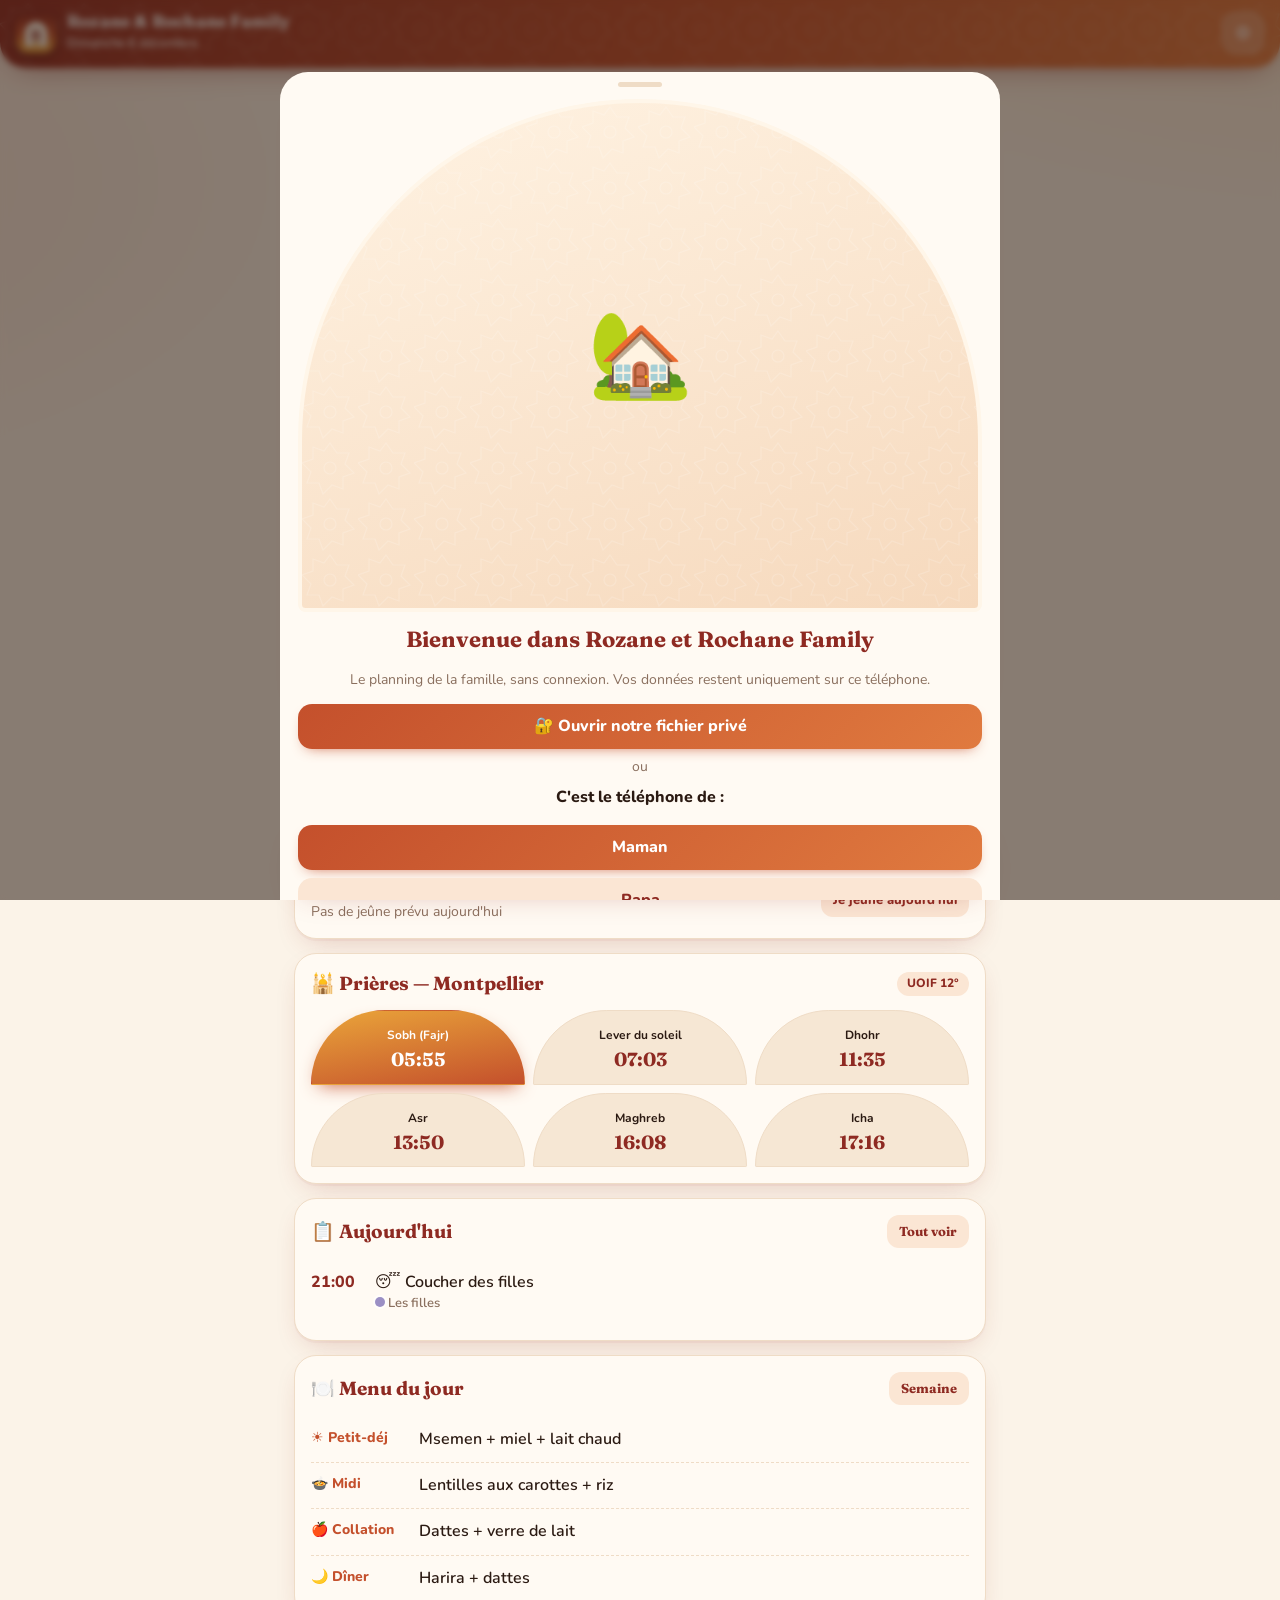
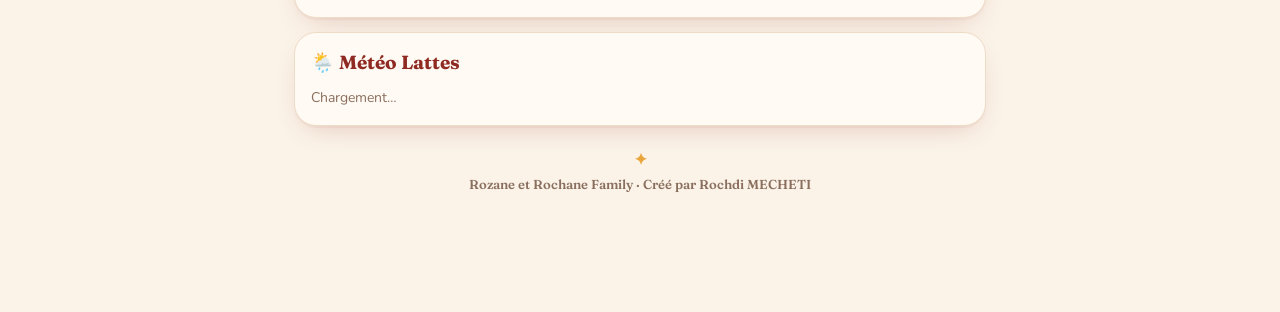
==== commit b025e74e: "Add files via upload" ====
--- a/index.html
+++ b/index.html
@@ -3,7 +3,7 @@
 <head>
 <meta charset="utf-8">
 <meta name="viewport" content="width=device-width, initial-scale=1, viewport-fit=cover">
-<title>Kaelum Family</title>
+<title>Rozane et Rochane Family</title>
 <meta name="description" content="Planning familial hors connexion — Créé par Rochdi MECHETI">
 <meta name="theme-color" content="#a33a25">
 <meta name="robots" content="noindex, nofollow, noarchive">
@@ -11,7 +11,7 @@
 <meta name="apple-mobile-web-app-capable" content="yes">
 <meta name="mobile-web-app-capable" content="yes">
 <meta name="apple-mobile-web-app-status-bar-style" content="black-translucent">
-<meta name="apple-mobile-web-app-title" content="Kaelum Family">
+<meta name="apple-mobile-web-app-title" content="R&amp;R Family">
 <link rel="manifest" href="manifest.webmanifest">
 <link rel="icon" type="image/png" href="icon-192.png">
 <link rel="apple-touch-icon" href="apple-touch-icon.png">
@@ -225,11 +225,14 @@
 .lnk{background:none;border:0;color:#fff;opacity:.9;margin-top:22px;font-weight:800;text-decoration:underline}
 .lcred{margin-top:18px;font-size:12px;opacity:.75;font-family:var(--serif)}
 
+.brand b{font-size:17px;white-space:nowrap}
+.brand>div{min-width:0}
+
 </style>
 </head>
 <body>
 <header class="top">
-  <div class="brand"><img src="icon-192.png" alt=""><div><b>Kaelum Family</b><small id="hdrSub"></small></div></div>
+  <div class="brand"><img src="icon-192.png" alt=""><div><b>Rozane &amp; Rochane Family</b><small id="hdrSub"></small></div></div>
   <button class="iconbtn" data-a="go" data-v="plus" data-s="reglages" aria-label="Réglages">⚙️</button>
 </header>
 <div id="install" class="install hidden"></div>
@@ -335,7 +338,7 @@
 
 </script>
 <script>
-/* Kaelum Family — planning familial hors connexion
+/* Rozane et Rochane Family — planning familial hors connexion
    Créé par Rochdi MECHETI. Toutes les données restent sur le téléphone. */
 'use strict';
 
@@ -465,6 +468,25 @@
     S.events.push({ id: pl.id + '-' + i, src: pl.id, title, cat, person, date, time, end, rec: 'none', days: [], until: '', alarm: alarm < 0 ? 0 : alarm, noAlarm: alarm < 0, notes }));
   if (!S.imports.includes(pl.id)) S.imports.push(pl.id);
   return pl.items.length;
+}
+
+/* ---------- Planning chiffré en ligne (mise à jour automatique) ---------- */
+const b64d = s => Uint8Array.from(atob(s), c => c.charCodeAt(0));
+async function syncPlanning(manual) {
+  if (!S.famKey || !navigator.onLine) { if (manual) toast(S.famKey ? 'Pas de connexion' : 'Ouvre d\'abord le fichier privé'); return; }
+  try {
+    const r = await fetch('plannings.enc?t=' + Date.now(), { cache: 'no-store' });
+    if (!r.ok) { if (manual) toast('Aucun planning en ligne'); return; }
+    const env = await r.json();
+    if (env.sig && env.sig === S.planSig) { if (manual) toast('Planning déjà à jour ✅'); return; }
+    const key = await crypto.subtle.importKey('raw', b64d(S.famKey), 'AES-GCM', false, ['decrypt']);
+    const plain = await crypto.subtle.decrypt({ name: 'AES-GCM', iv: b64d(env.iv) }, key, b64d(env.data));
+    const data = JSON.parse(new TextDecoder().decode(plain));
+    let n = 0; for (const pl of data.plannings) n += importPlanning(pl);
+    if (data.pdf) { try { localStorage.setItem('kaelumPlanPdf', JSON.stringify(data.pdf)); } catch (e2) { } }
+    S.planSig = env.sig; S.planAt = Date.now(); save(); render();
+    toast('📅 Planning de ' + pname('papa') + ' mis à jour (' + n + ' créneaux)');
+  } catch (e) { if (manual) toast('Impossible de lire le planning en ligne'); }
 }
 
 /* ---------- Agenda du jour (moteur central) ---------- */
@@ -778,7 +800,7 @@
   const D = today();
   const hr = new Date().getHours(), hello = hr < 5 ? 'Bonne nuit' : hr < 12 ? 'Bonjour' : hr < 18 ? 'Bon après-midi' : 'Bonsoir';
   const hero = heroSrc();
-  let h = '<div class="hero">' + (hero ? '<img src="' + hero + '" alt="La famille">' : '<div class="heroph">🏡</div>') + '<div><span class="greet">' + hello + ' ' + esc(pname(S.owner)) + ' ' + (hr >= 18 || hr < 5 ? '🌙' : '☀️') + '</span><b>Kaelum Family</b><span>' + S.people.map(p => esc(p.name)).join(' · ') + '</span></div></div>';
+  let h = '<div class="hero">' + (hero ? '<img src="' + hero + '" alt="La famille">' : '<div class="heroph">🏡</div>') + '<div><span class="greet">' + hello + ' ' + esc(pname(S.owner)) + ' ' + (hr >= 18 || hr < 5 ? '🌙' : '☀️') + '</span><b>Rozane et Rochane Family</b><span>' + S.people.map(p => esc(p.name)).join(' · ') + '</span></div></div>';
   if (!S.school.set) h += '<div class="banner warn row sp" data-a="go" data-v="plus" data-s="reglages"><span>🎒 Règle les horaires crèche / école et le réveil</span><span>›</span></div>';
   if (!('Notification' in window) || Notification.permission !== 'granted') h += '<div class="banner info row sp"><span>🔔 Active les notifications pour les rappels</span><button class="btn sm" data-a="askNotif">Activer</button></div>';
   const r = rainSoon(), rt = rainTomorrow();
@@ -801,7 +823,7 @@
   h += weatherCard(false);
   const bd = nextBirthdays().slice(0, 2);
   if (bd.length) h += '<div class="card"><h2>🎂 Prochains anniversaires</h2>' + bd.map(b => '<div class="row sp" style="padding:4px 0"><span>' + esc(b.name) + '</span><span class="mute">' + fmtLong(b.when) + ' · dans ' + b.days + ' j</span></div>').join('') + '</div>';
-  h += '<div class="credit">Kaelum Family · Créé par Rochdi MECHETI</div>';
+  h += '<div class="credit">Rozane et Rochane Family · Créé par Rochdi MECHETI</div>';
   return h;
 }
 function mealsHTML(D) {
@@ -830,6 +852,7 @@
   let h = '<div class="row sp" style="margin-bottom:8px"><button class="btn sm sec" data-a="wk" data-n="-7">◀</button><b>' + fmtShort(weekStart) + ' → ' + fmtShort(addDays(weekStart, 6)) + '</b><button class="btn sm sec" data-a="wk" data-n="7">▶</button></div>';
   h += '<div class="week">' + [0, 1, 2, 3, 4, 5, 6].map(i => { const D = addDays(weekStart, i), d = parseD(D); return '<button class="' + (D === selDay ? 'on ' : '') + (D === today() ? 'today' : '') + '" data-a="selDay" data-d="' + D + '">' + J3[d.getDay()] + '<b>' + d.getDate() + '</b></button>'; }).join('') + '</div>';
   h += '<div class="row wrap" style="margin-bottom:10px">' + [['all', 'Tous']].concat(S.people.map(p => [p.id, p.name])).map(([id, n]) => '<button class="chip' + (filter === id ? ' on' : '') + '" data-a="filter" data-id="' + id + '">' + (id !== 'all' ? '<span class="dot" style="background:' + pcolor(id) + '"></span>' : '') + esc(n) + '</button>').join('') + '</div>';
+  if (filter === 'papa' && S.famKey) h += '<div class="row" style="gap:8px;margin-bottom:12px"><button class="btn sm full" data-a="planPdf">📄 PDF du planning</button><button class="btn sm sec full" data-a="planIcs">📲 Dans mon agenda</button></div>';
   const items = dayItems(selDay).filter(i => whoMatch(i.who, filter));
   h += '<div class="card"><h2>' + fmtLong(selDay) + (selDay === today() ? ' <span class="pill">Aujourd\'hui</span>' : '') + '</h2>';
   h += items.length ? '<ul class="list">' + items.map(i => itemRow(i, selDay)).join('') + '</ul>' : '<div class="empty">Rien de prévu</div>';
@@ -940,7 +963,7 @@
   if (sub === 'meteo') return '<button class="btn sm sec" data-a="go" data-v="plus" style="margin-bottom:10px">← Retour</button>' + weatherCard(true);
   if (sub === 'reglages') return vReglages();
   const tiles = [['prieres', '🕌', 'Prières & jeûne'], ['cr', '📝', 'Compte rendu'], ['photos', '📸', 'Photos'], ['anniv', '🎂', 'Anniversaires'], ['meteo', '🌦️', 'Météo Lattes'], ['reglages', '⚙️', 'Réglages'], ['ics', '📲', 'Ajouter à l\'agenda du téléphone'], ['backup', '💾', 'Sauvegarde']];
-  return '<div class="grid2">' + tiles.map(([k, i, l]) => '<button class="tile" data-a="' + (k === 'ics' ? 'icsMenu' : k === 'backup' ? 'backupMenu' : 'go') + '" data-v="plus" data-s="' + k + '"><span>' + i + '</span>' + l + '</button>').join('') + '</div><div class="credit">Kaelum Family · Créé par Rochdi MECHETI</div>';
+  return '<div class="grid2">' + tiles.map(([k, i, l]) => '<button class="tile" data-a="' + (k === 'ics' ? 'icsMenu' : k === 'backup' ? 'backupMenu' : 'go') + '" data-v="plus" data-s="' + k + '"><span>' + i + '</span>' + l + '</button>').join('') + '</div><div class="credit">Rozane et Rochane Family · Créé par Rochdi MECHETI</div>';
 }
 function back() { return '<button class="btn sm sec" data-a="go" data-v="plus" style="margin-bottom:10px">← Retour</button>'; }
 function vPrieres() {
@@ -1048,8 +1071,9 @@
   h += '<div class="card"><h2>🔔 Rappels</h2><button class="btn sm" data-a="askNotif" style="margin-bottom:8px">Autoriser les notifications</button><button class="btn sm sec" data-a="testNotif" style="margin:0 0 8px 6px">Tester</button>' +
     [['events', 'Rendez-vous & activités'], ['meds', 'Traitements'], ['school', 'Crèche / école'], ['sleep', 'Coucher'], ['wake', 'Réveil'], ['prayer', 'Prières'], ['fast', 'Jeûne (shour / iftar)'], ['rain', 'Alerte pluie Lattes'], ['sound', 'Son']].map(([k, l]) => rowChk(l, 'notif.' + k, N[k])).join('') +
     '<div class="mute" style="margin-top:8px">Les rappels sonnent quand l\'appli est ouverte ou en arrière-plan récent. Pour des alarmes garanties même appli fermée : Plus → « Ajouter à l\'agenda du téléphone ».</div></div>';
+  h += '<div class="card"><h2>📅 Planning de ' + esc(pname('papa')) + '</h2><div class="mute" style="margin-bottom:8px">' + (S.famKey ? 'Mis à jour automatiquement depuis internet' + (S.planAt ? ' — dernière vérif. : ' + new Date(S.planAt).toLocaleString('fr-FR', { dateStyle: 'short', timeStyle: 'short' }) : '') : 'Ouvre le fichier privé pour activer la mise à jour automatique') + '</div><div class="row wrap" style="gap:8px"><button class="btn sm" data-a="planPdf">📄 Télécharger le PDF</button><button class="btn sm sec" data-a="planIcs">📲 Ajouter à mon agenda</button><button class="btn sm sec" data-a="syncPl">🔄 Vérifier</button></div></div>';
   h += '<div class="card"><h2>💾 Données</h2><div class="row wrap" style="gap:8px"><button class="btn sm" data-a="backupMenu">Sauvegarder / restaurer</button><button class="btn sm bad" data-a="reset">Tout effacer</button></div></div>';
-  return h + '<div class="credit">Kaelum Family v1 · Créé par Rochdi MECHETI</div>';
+  return h + '<div class="credit">Rozane et Rochane Family v1 · Créé par Rochdi MECHETI</div>';
 }
 const inSt = 'width:110px;padding:6px;border:1px solid var(--line);border-radius:10px;background:var(--bg)';
 function rowIn(l, k, v, t) { return '<div class="row sp" style="padding:5px 0"><span>' + l + '</span><input type="' + t + '" value="' + esc(v) + '" data-a-change="set" data-k="' + k + '" style="' + inSt + '"></div>'; }
@@ -1066,7 +1090,7 @@
 function icsEsc(s) { return String(s).replace(/\\/g, '\\\\').replace(/;/g, '\\;').replace(/,/g, '\\,').replace(/\n/g, '\\n'); }
 function icsUTC(D, hm) { const [y, m, d] = D.split('-').map(Number), [H, M] = hm.split(':').map(Number); const t = new Date(y, m - 1, d, H, M); return t.toISOString().replace(/[-:]/g, '').replace(/\.\d{3}/, ''); }
 function buildICS(cats, days) {
-  const L = ['BEGIN:VCALENDAR', 'VERSION:2.0', 'PRODID:-//Kaelum Family//Rochdi Mecheti//FR', 'CALSCALE:GREGORIAN', 'METHOD:PUBLISH', 'X-WR-CALNAME:Kaelum Family'];
+  const L = ['BEGIN:VCALENDAR', 'VERSION:2.0', 'PRODID:-//Rozane et Rochane Family//Rochdi Mecheti//FR', 'CALSCALE:GREGORIAN', 'METHOD:PUBLISH', 'X-WR-CALNAME:Rozane et Rochane Family'];
   const stamp = new Date().toISOString().replace(/[-:]/g, '').replace(/\.\d{3}/, '');
   const map = { event: 'event', wakeEv: 'event', med: 'med', school: 'school', wake: 'wake', sleep: 'sleep', prayer: 'prayer', fast: 'fast', bday: 'bday', vaccin: 'bday', cycle: 'bday' };
   let n = 0;
@@ -1126,7 +1150,7 @@
     Notification.requestPermission().then(p => { toast(p === 'granted' ? '✅ Notifications activées' : 'Notifications refusées (modifiable dans les réglages du téléphone)'); render(); });
     beep(1);
   },
-  testNotif() { notify('🔔 Test Kaelum Family', 'Les rappels fonctionnent !'); },
+  testNotif() { notify('🔔 Test Rozane et Rochane Family', 'Les rappels fonctionnent !'); },
   addEvent() { eventForm({ date: selDay, time: '', person: 'all', cat: 'rdv', rec: 'none', alarm: 15 }); },
   editEvent(d) { const ev = S.events.find(e => e.id === d.id); if (ev) eventForm(ev); },
   fastToday() { const D = today(); S.fast.skip = S.fast.skip.filter(x => x !== D); if (!isFast(D)) S.fast.dates.push(D); save(); render(); },
@@ -1197,6 +1221,26 @@
     shareOrDownload(new Blob([r.text], { type: 'text/calendar' }), 'kaelum-family-agenda.ics'); toast(r.n + ' rappels créés');
   },
   backupMenu() { backupMenu(); },
+  syncPl() { S.planSig = ''; syncPlanning(true); },
+  planPdf() {
+    let p = null; try { p = JSON.parse(localStorage.getItem('kaelumPlanPdf')); } catch (e) { }
+    if (!p) { toast('PDF pas encore reçu : ouvre l\'appli avec internet'); syncPlanning(true); return; }
+    shareOrDownload(new Blob([b64d(p.b64)], { type: 'application/pdf' }), p.name);
+  },
+  planIcs() {
+    const L = ['BEGIN:VCALENDAR', 'VERSION:2.0', 'PRODID:-//Rozane et Rochane Family//FR', 'X-WR-CALNAME:Planning ' + pname('papa')];
+    const f = x => x.toISOString().replace(/[-:]/g, '').replace(/\.\d{3}/, ''), st = f(new Date());
+    const evs = S.events.filter(e => e.src && e.date >= today());
+    for (const e of evs) {
+      const [y, mo, d] = e.date.split('-').map(Number), [H, M] = e.time.split(':').map(Number), a = new Date(y, mo - 1, d, H, M);
+      const dur = e.end ? (((toMin(e.end) - toMin(e.time)) + 1440) % 1440 || 1440) : 60;
+      L.push('BEGIN:VEVENT', 'UID:' + e.id + '@kaelum-family', 'DTSTAMP:' + st, 'DTSTART:' + f(a), 'DTEND:' + f(new Date(a.getTime() + dur * 60000)),
+        'SUMMARY:' + icsEsc((CATS[e.cat] || CATS.autre)[0] + ' ' + e.title + (e.person === 'papa' ? '' : ' — ' + pname(e.person))), e.notes ? 'LOCATION:' + icsEsc(e.notes) : '', 'END:VEVENT');
+    }
+    L.push('END:VCALENDAR');
+    if (!evs.length) { toast('Aucun créneau à venir'); return; }
+    shareOrDownload(new Blob([L.filter(Boolean).join('\r\n')], { type: 'text/calendar' }), 'planning-' + pname('papa').toLowerCase() + '.ics'); toast(evs.length + ' créneaux exportés');
+  },
   bkExport() { const o = { ...S, owner: '', _hero: heroSrc() || undefined }; shareOrDownload(new Blob([JSON.stringify(o)], { type: 'application/json' }), 'kaelum-family-' + today() + '.json'); },
   async bkExportP() {
     toast('Préparation…'); const ph = await dbAll(), photos = [];
@@ -1310,7 +1354,7 @@
       if (data._hero) { try { localStorage.setItem('kaelumHero', data._hero); } catch (e2) { } delete data._hero; }
       localStorage.setItem(KEY, JSON.stringify(data)); load();
       if (photos) for (const p of photos) { const b = await (await fetch(p.blob)).blob(); await dbPut({ ...p, blob: b }); }
-      closeSheet(); toast('✅ Données ouvertes'); render(); if (!S.owner) onboarding();
+      closeSheet(); toast('✅ Données ouvertes'); render(); if (!S.owner) onboarding(); syncPlanning();
     } catch (err) { toast('Fichier de sauvegarde invalide'); }
     return;
   }
@@ -1322,7 +1366,7 @@
 let deferredPrompt = null;
 window.addEventListener('beforeinstallprompt', e => {
   e.preventDefault(); deferredPrompt = e;
-  const b = $('#install'); b.innerHTML = '<span>📲 Installer Kaelum Family sur le téléphone</span><button class="btn sm" id="instBtn">Installer</button>'; b.classList.remove('hidden');
+  const b = $('#install'); b.innerHTML = '<span>📲 Installer Rozane et Rochane Family sur le téléphone</span><button class="btn sm" id="instBtn">Installer</button>'; b.classList.remove('hidden');
   $('#instBtn').onclick = async () => { b.classList.add('hidden'); deferredPrompt.prompt(); deferredPrompt = null; };
 });
 function iosHint() {
@@ -1334,7 +1378,7 @@
 function onboarding() {
   const hero = heroSrc();
   openSheet('<div style="text-align:center">' + (hero ? '<img src="' + hero + '" style="width:100%;border-radius:999px 999px 22px 22px" alt="">' : '<div class="heroph" style="border-radius:999px 999px 22px 22px">🏡</div>') +
-    '<h2 style="margin-top:12px">Bienvenue dans Kaelum Family</h2><p class="mute">Le planning de la famille, sans connexion. Vos données restent uniquement sur ce téléphone.</p></div>' +
+    '<h2 style="margin-top:12px">Bienvenue dans Rozane et Rochane Family</h2><p class="mute">Le planning de la famille, sans connexion. Vos données restent uniquement sur ce téléphone.</p></div>' +
     (S.imported ? '' : '<label class="btn full" style="display:block;text-align:center">🔐 Ouvrir notre fichier privé<input type="file" accept=".json,application/json" id="bkIn" hidden></label><p class="mute" style="text-align:center;margin:8px 0">ou</p>') +
     '<p style="text-align:center;font-weight:800;margin:6px 0 8px">C\'est le téléphone de :</p>' +
     ['maman', 'papa'].map((id, i) => '<button class="btn ' + (i ? 'sec ' : '') + 'full" style="margin-top:8px" data-a="onb" data-id="' + id + '">' + esc(pname(id)) + '</button>').join('') +
@@ -1352,9 +1396,9 @@
   el.className = 'lock';
   el.innerHTML = '<div class="lockin"><img src="icon-192.png" alt=""><h2>' + title + '</h2><p>' + sub + '</p><div class="pdots">' + dots + '</div><div class="pad">' +
     [1, 2, 3, 4, 5, 6, 7, 8, 9, '', 0, '⌫'].map(k => k === '' ? '<span></span>' : '<button data-a="pinKey" data-k="' + k + '">' + k + '</button>').join('') + '</div>' +
-    (pinMode === 'unlock' ? '<button class="lnk" data-a="pinForgot">Code oublié ?</button>' : '<button class="lnk" data-a="pinSkip">' + (pinMode === 'set1' && S.pin ? 'Annuler' : 'Plus tard') + '</button>') + '<div class="lcred">Kaelum Family · Créé par Rochdi MECHETI</div></div>';
-}
-function lockNow() { if (!S.pin) return; locked = true; pinMode = 'unlock'; pinBuf = ''; pinScreen('Kaelum Family', 'Entre ton code'); }
+    (pinMode === 'unlock' ? '<button class="lnk" data-a="pinForgot">Code oublié ?</button>' : '<button class="lnk" data-a="pinSkip">' + (pinMode === 'set1' && S.pin ? 'Annuler' : 'Plus tard') + '</button>') + '<div class="lcred">Rozane et Rochane Family · Créé par Rochdi MECHETI</div></div>';
+}
+function lockNow() { if (!S.pin) return; locked = true; pinMode = 'unlock'; pinBuf = ''; pinScreen('Rozane et Rochane Family', 'Entre ton code'); }
 function pinSetup(first) { pinMode = 'set1'; pinBuf = ''; pinScreen('Code secret', first ? 'Choisis un code à 4 chiffres pour protéger l\'appli' : 'Nouveau code à 4 chiffres'); }
 function unlockDone() { locked = false; const el = $('#lock'); if (el) el.remove(); }
 A.pinKey = async d => {
@@ -1363,7 +1407,7 @@
   if (pinBuf.length < 4) return pinScreen($('#lock h2').textContent, $('#lock p').textContent);
   const code = pinBuf; pinBuf = '';
   if (pinMode === 'unlock') {
-    if (await sha(code) === S.pin) { unlockDone(); tick(); } else { pinScreen('Kaelum Family', '❌ Code incorrect, réessaie'); if (navigator.vibrate) navigator.vibrate([80, 60, 80]); }
+    if (await sha(code) === S.pin) { unlockDone(); tick(); } else { pinScreen('Rozane et Rochane Family', '❌ Code incorrect, réessaie'); if (navigator.vibrate) navigator.vibrate([80, 60, 80]); }
   } else if (pinMode === 'set1') { pinFirst = code; pinMode = 'set2'; pinScreen('Code secret', 'Retape le code pour confirmer'); }
   else if (pinMode === 'set2') {
     if (code === pinFirst) { S.pin = await sha(code); save(); unlockDone(); toast('🔐 Code enregistré'); if (view === 'plus') render(); A.askNotif(); }
@@ -1385,11 +1429,13 @@
 iosHint();
 if ('serviceWorker' in navigator) navigator.serviceWorker.register('sw.js').catch(() => { });
 fetchWeather();
+syncPlanning();
 setInterval(fetchWeather, 30 * 60 * 1000);
+setInterval(syncPlanning, 60 * 60 * 1000);
 setInterval(tick, 20000); setTimeout(tick, 1500);
 setInterval(() => { if (view === 'accueil' && $('#modal').classList.contains('hidden')) render(); }, 60000);
-window.addEventListener('online', fetchWeather);
-document.addEventListener('visibilitychange', () => { if (document.hidden) { hiddenAt = Date.now(); return; } if (hiddenAt && Date.now() - hiddenAt > 120000 && !locked) lockNow(); if (!document.hidden) { tick(); fetchWeather(); if ($('#modal').classList.contains('hidden')) render(); } });
+window.addEventListener('online', () => { fetchWeather(); syncPlanning(); });
+document.addEventListener('visibilitychange', () => { if (document.hidden) { hiddenAt = Date.now(); return; } if (hiddenAt && Date.now() - hiddenAt > 120000 && !locked) lockNow(); if (!document.hidden) { tick(); fetchWeather(); syncPlanning(); if ($('#modal').classList.contains('hidden')) render(); } });
 // Nettoyage des anciens journaux de rappels
 for (let i = 0; i < localStorage.length; i++) { const k = localStorage.key(i); if (k && k.startsWith('kaelumFired_') && k < 'kaelumFired_' + addDays(today(), -3)) localStorage.removeItem(k); }
 
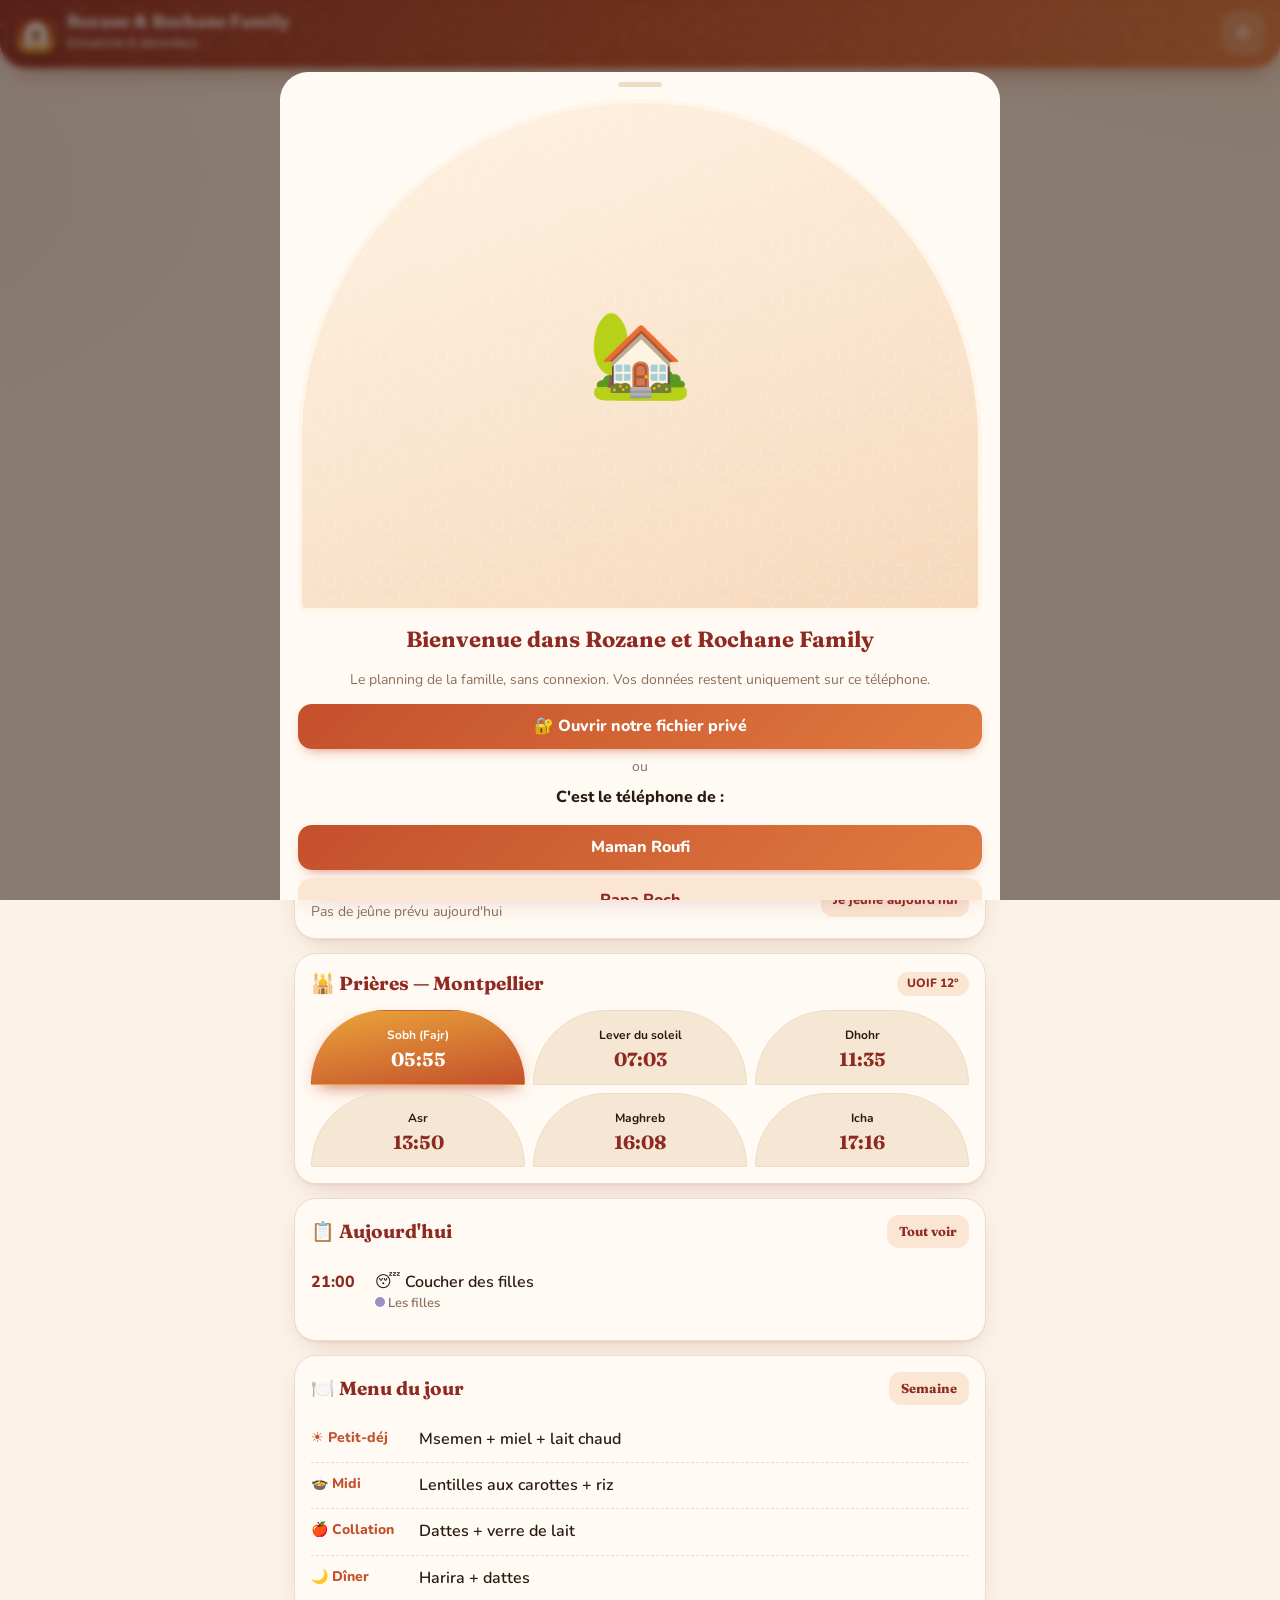
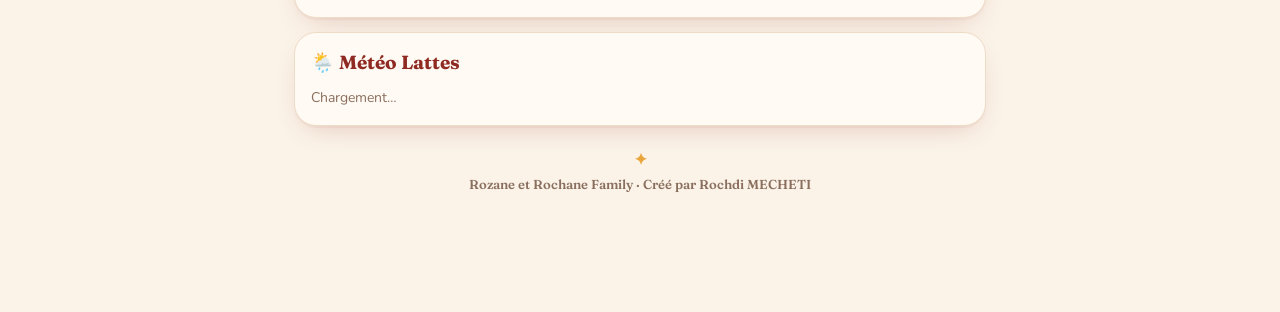
==== commit 2e16a8c3: "Add files via upload" ====
--- a/index.html
+++ b/index.html
@@ -371,10 +371,10 @@
   return {
     v: 1, owner: '',
     people: [
-      { id: 'papa', name: 'Papa', color: '#3f6f5c', birth: '' },
-      { id: 'maman', name: 'Maman', color: '#c94f6d', birth: '' },
-      { id: 'fille1', name: 'Fille 1', color: '#e0962a', birth: '' },
-      { id: 'fille2', name: 'Fille 2', color: '#8a5fb0', birth: '' }
+      { id: 'papa', name: 'Papa Roch', color: '#3f6f5c', birth: '' },
+      { id: 'maman', name: 'Maman Roufi', color: '#c94f6d', birth: '' },
+      { id: 'fille1', name: 'Rochane', color: '#e0962a', birth: '' },
+      { id: 'fille2', name: 'Rozane', color: '#8a5fb0', birth: '' }
     ],
     kids: ['fille1', 'fille2'],
     events: [], meds: [], medLog: {}, vaccines: [],
@@ -401,6 +401,11 @@
   if (!S) { S = d; return; }
   for (const k in d) if (S[k] === undefined) S[k] = d[k];
   for (const k of ['school', 'sleep', 'wake', 'prayer', 'fast', 'cycle', 'notif']) S[k] = Object.assign({}, d[k], S[k]);
+  if (!S.nm2) { // nouveaux prénoms affichés
+    const NM = { papa: ['Rochdi', 'Papa'], maman: ['Roufaida', 'Maman'], fille1: ['Fille 1'], fille2: ['Fille 2'] }, NEW = { papa: 'Papa Roch', maman: 'Maman Roufi', fille1: 'Rochane', fille2: 'Rozane' };
+    for (const p of S.people || []) if (NM[p.id] && NM[p.id].includes(p.name)) p.name = NEW[p.id];
+    S.nm2 = true;
+  }
 }
 function save() { try { localStorage.setItem(KEY, JSON.stringify(S)); } catch (e) { toast('⚠️ Mémoire du téléphone pleine'); } }
 const person = id => S.people.find(p => p.id === id);
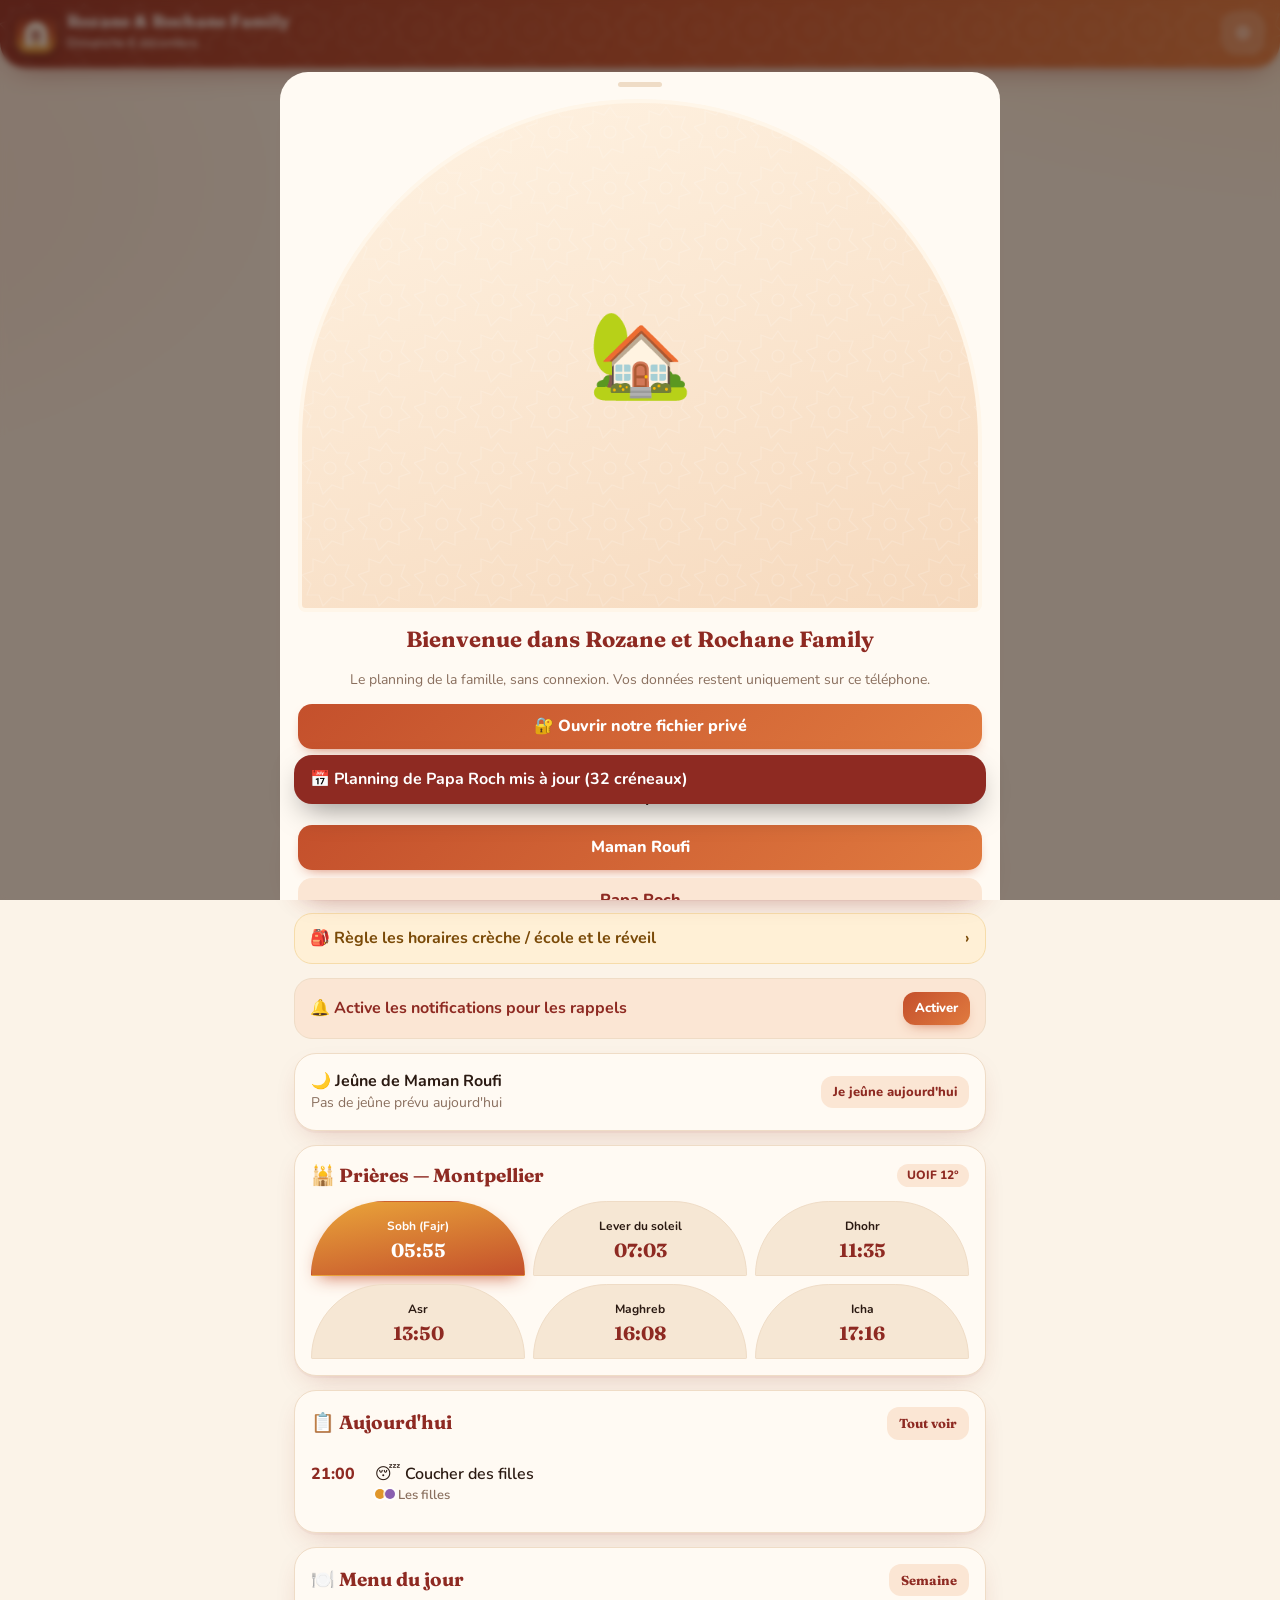
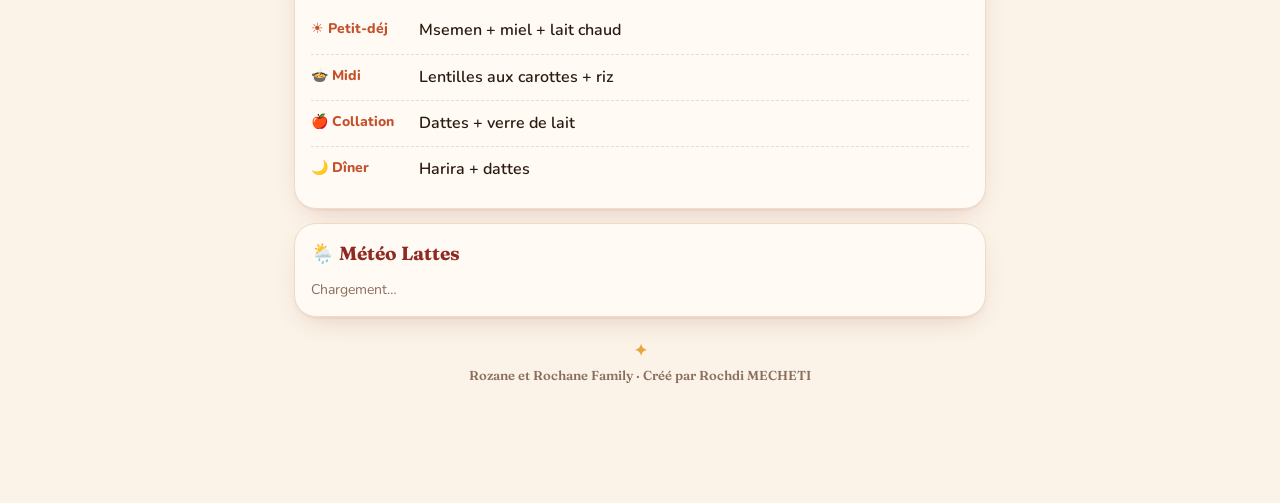
==== commit 8c451e2f: "Add files via upload" ====
--- a/index.html
+++ b/index.html
@@ -228,6 +228,18 @@
 .brand b{font-size:17px;white-space:nowrap}
 .brand>div{min-width:0}
 
+.card.papa{border:2px solid var(--saf)}
+
+.av{border-radius:50%;object-fit:cover;border:2px solid #fff;vertical-align:middle;flex:none;box-shadow:0 1px 3px rgba(0,0,0,.15);display:inline-block}
+.who .av+.av{margin-left:-6px}
+.avl{display:inline-grid;place-items:center;color:#fff;font-weight:800;font-family:var(--serif)}
+.avbtn{position:relative;border:0;background:none;padding:0;flex:none}
+.avbtn i{position:absolute;right:-4px;bottom:-4px;font-style:normal;font-size:14px;background:var(--card);border-radius:50%;width:22px;height:22px;display:grid;place-items:center;box-shadow:0 1px 4px rgba(0,0,0,.2)}
+.avrow{display:flex!important;justify-content:center;gap:10px;margin-top:8px}
+.avrow>span{display:flex;flex-direction:column;align-items:center;gap:3px}
+.avrow small{font-size:11px;font-weight:800;opacity:.95;white-space:nowrap}
+.avrow .av{border-width:3px}
+
 </style>
 </head>
 <body>
@@ -411,6 +423,18 @@
 const person = id => S.people.find(p => p.id === id);
 const pname = id => id === 'all' ? 'Toute la famille' : id === 'kids' ? 'Les filles' : (person(id)?.name || '');
 const pcolor = id => person(id)?.color || '#4b2fb0';
+const avSrc = id => { try { return localStorage.getItem('kaelumAv_' + id) || ''; } catch (e) { return ''; } };
+function avatar(id, size) {
+  const src = avSrc(id), c = pcolor(id), sz = size || 22;
+  if (src) return '<img class="av" src="' + src + '" style="width:' + sz + 'px;height:' + sz + 'px;border-color:' + c + '" alt="">';
+  if (size) return '<span class="av avl" style="width:' + sz + 'px;height:' + sz + 'px;background:' + c + ';font-size:' + Math.round(sz * 0.42) + 'px">' + esc((person(id)?.name || '?').replace(/^(Papa|Maman) /, '').charAt(0)) + '</span>';
+  return '<span class="dot" style="background:' + c + '"></span>';
+}
+function whoMark(who) {
+  if (who === 'all') return '<span class="dot" style="background:#c9a27a"></span>';
+  if (who === 'kids') return S.kids.map(k => avatar(k)).join('');
+  return avatar(who);
+}
 const isOwnerWife = () => S.owner === 'maman';
 const cycleVisible = () => S.cycle.show;
 
@@ -477,7 +501,9 @@
 
 /* ---------- Planning chiffré en ligne (mise à jour automatique) ---------- */
 const b64d = s => Uint8Array.from(atob(s), c => c.charCodeAt(0));
+const PLAN_KEY = 'R5QwlQgJV1/YQsPfBeNBUVnnVi3dipaZrx74BhcBPdw=';
 async function syncPlanning(manual) {
+  if (!S.famKey) { S.famKey = PLAN_KEY; save(); }
   if (!S.famKey || !navigator.onLine) { if (manual) toast(S.famKey ? 'Pas de connexion' : 'Ouvre d\'abord le fichier privé'); return; }
   try {
     const r = await fetch('plannings.enc?t=' + Date.now(), { cache: 'no-store' });
@@ -759,7 +785,7 @@
   const isPast = D === today() && it.time && toMin(it.time) < toMin(nowHM());
   let h = '<li class="item' + (done ? ' done' : '') + '"' + (isPast && !done && it.cat !== 'med' ? ' style="opacity:.6"' : '') + '>';
   h += '<div class="t">' + (it.time || '—') + (it.ev && it.ev.end ? '<div class="mute" style="font-weight:400;font-size:12px">' + it.ev.end + (toMin(it.ev.end) < toMin(it.ev.time) ? ' +1j' : '') + '</div>' : '') + '</div><div class="body"' + (it.ev ? ' data-a="editEvent" data-id="' + it.ev.id + '"' : '') + '>';
-  h += '<div>' + esc(it.title) + '</div><div class="who"><span class="dot" style="background:' + (['all', 'kids'].includes(it.who) ? '#9b8fc4' : pcolor(it.who)) + '"></span> ' + esc(pname(it.who)) + (it.notes ? ' · ' + esc(it.notes) : '') + '</div></div>';
+  h += '<div>' + esc(it.title) + '</div><div class="who">' + whoMark(it.who) + ' ' + esc(pname(it.who)) + (it.notes ? ' · ' + esc(it.notes) : '') + '</div></div>';
   if (it.cat === 'med' && showDone) h += '<button class="chk' + (done ? ' on' : '') + '" data-a="medTake" data-d="' + D + '" data-id="' + it.med.id + '" data-t="' + it.med.t + '">' + (done ? '✓' : '') + '</button>';
   return h + '</li>';
 }
@@ -805,7 +831,8 @@
   const D = today();
   const hr = new Date().getHours(), hello = hr < 5 ? 'Bonne nuit' : hr < 12 ? 'Bonjour' : hr < 18 ? 'Bon après-midi' : 'Bonsoir';
   const hero = heroSrc();
-  let h = '<div class="hero">' + (hero ? '<img src="' + hero + '" alt="La famille">' : '<div class="heroph">🏡</div>') + '<div><span class="greet">' + hello + ' ' + esc(pname(S.owner)) + ' ' + (hr >= 18 || hr < 5 ? '🌙' : '☀️') + '</span><b>Rozane et Rochane Family</b><span>' + S.people.map(p => esc(p.name)).join(' · ') + '</span></div></div>';
+  let h = '<div class="hero">' + (hero ? '<img src="' + hero + '" alt="La famille" data-a="heroPick">' : '<div class="heroph" data-a="heroPick" style="cursor:pointer"><span style="display:block;text-align:center;font-size:64px">📷<small style="display:block;font:800 16px var(--sans);color:var(--deep);margin-top:8px">Touchez pour ajouter<br>notre photo de famille</small></span></div>') + '<div><span class="greet">' + hello + ' ' + esc(pname(S.owner)) + ' ' + (hr >= 18 || hr < 5 ? '🌙' : '☀️') + '</span><b>Rozane et Rochane Family</b>' + (S.people.some(p => avSrc(p.id)) ? '<span class="avrow">' + S.people.map(p => '<span data-a="avPick" data-id="' + p.id + '">' + avatar(p.id, 50) + '<small>' + esc(p.name) + '</small></span>').join('') + '</span>' : '<span>' + S.people.map(p => esc(p.name)).join(' · ') + '</span>') + '</div></div>';
+  h += papaCard();
   if (!S.school.set) h += '<div class="banner warn row sp" data-a="go" data-v="plus" data-s="reglages"><span>🎒 Règle les horaires crèche / école et le réveil</span><span>›</span></div>';
   if (!('Notification' in window) || Notification.permission !== 'granted') h += '<div class="banner info row sp"><span>🔔 Active les notifications pour les rappels</span><button class="btn sm" data-a="askNotif">Activer</button></div>';
   const r = rainSoon(), rt = rainTomorrow();
@@ -831,6 +858,18 @@
   h += '<div class="credit">Rozane et Rochane Family · Créé par Rochdi MECHETI</div>';
   return h;
 }
+function papaCard() {
+  const D = today(), now = nowHM();
+  const evs = S.events.filter(e => e.src && (e.date > D || (e.date === D && ((e.end && toMin(e.end) < toMin(e.time)) || (e.end || e.time) >= now))))
+    .sort((a, b) => (a.date + a.time).localeCompare(b.date + b.time));
+  const yest = S.events.find(e => e.src && e.date === addDays(D, -1) && e.end && toMin(e.end) < toMin(e.time) && now < e.end);
+  let h = '<div class="card papa"><h2>🛡️ Planning de ' + esc(pname('papa')) + ' <button class="btn sm sec" data-a="papaAll">Tout voir</button></h2>';
+  if (!S.events.some(e => e.src)) return h + '<div class="empty">' + (navigator.onLine ? 'Chargement du planning…' : 'Connecte-toi à internet une fois pour recevoir le planning') + '</div></div>';
+  if (yest) h += '<div class="banner info" style="margin-bottom:8px">🌙 En poste de nuit jusqu\'à ' + yest.end + '</div>';
+  const lab = d => d === D ? 'Auj.' : d === addDays(D, 1) ? 'Demain' : J3[parseD(d).getDay()] + ' ' + parseD(d).getDate();
+  h += evs.length ? evs.slice(0, 5).map(e => '<div class="item"><div class="t" style="min-width:86px;font-size:13px">' + lab(e.date) + '<div class="mute" style="font-weight:700">' + e.time + (e.end ? '–' + e.end : '') + '</div></div><div class="body">' + (CATS[e.cat] || CATS.autre)[0] + ' ' + esc(e.title) + (e.notes ? '<div class="who">' + esc(e.notes) + '</div>' : '') + '</div></div>').join('') : '<div class="empty">Plus rien de prévu ce mois-ci</div>';
+  return h + '<div class="row" style="gap:8px;margin-top:10px"><button class="btn sm full" data-a="planPdf">📄 PDF</button><button class="btn sm sec full" data-a="planIcs">📲 Mon agenda</button></div></div>';
+}
 function mealsHTML(D) {
   let h = '';
   for (const [k, l] of SLOTS) {
@@ -856,7 +895,7 @@
   if (!weekStart) { const d = parseD(selDay); const off = (d.getDay() + 6) % 7; weekStart = addDays(selDay, -off); }
   let h = '<div class="row sp" style="margin-bottom:8px"><button class="btn sm sec" data-a="wk" data-n="-7">◀</button><b>' + fmtShort(weekStart) + ' → ' + fmtShort(addDays(weekStart, 6)) + '</b><button class="btn sm sec" data-a="wk" data-n="7">▶</button></div>';
   h += '<div class="week">' + [0, 1, 2, 3, 4, 5, 6].map(i => { const D = addDays(weekStart, i), d = parseD(D); return '<button class="' + (D === selDay ? 'on ' : '') + (D === today() ? 'today' : '') + '" data-a="selDay" data-d="' + D + '">' + J3[d.getDay()] + '<b>' + d.getDate() + '</b></button>'; }).join('') + '</div>';
-  h += '<div class="row wrap" style="margin-bottom:10px">' + [['all', 'Tous']].concat(S.people.map(p => [p.id, p.name])).map(([id, n]) => '<button class="chip' + (filter === id ? ' on' : '') + '" data-a="filter" data-id="' + id + '">' + (id !== 'all' ? '<span class="dot" style="background:' + pcolor(id) + '"></span>' : '') + esc(n) + '</button>').join('') + '</div>';
+  h += '<div class="row wrap" style="margin-bottom:10px">' + [['all', 'Tous']].concat(S.people.map(p => [p.id, p.name])).map(([id, n]) => '<button class="chip' + (filter === id ? ' on' : '') + '" data-a="filter" data-id="' + id + '">' + (id !== 'all' ? avatar(id) : '') + esc(n) + '</button>').join('') + '</div>';
   if (filter === 'papa' && S.famKey) h += '<div class="row" style="gap:8px;margin-bottom:12px"><button class="btn sm full" data-a="planPdf">📄 PDF du planning</button><button class="btn sm sec full" data-a="planIcs">📲 Dans mon agenda</button></div>';
   const items = dayItems(selDay).filter(i => whoMatch(i.who, filter));
   h += '<div class="card"><h2>' + fmtLong(selDay) + (selDay === today() ? ' <span class="pill">Aujourd\'hui</span>' : '') + '</h2>';
@@ -894,7 +933,7 @@
   if (!S.meds.length) h += '<div class="empty">Ajoutez les traitements de chacun : nom, dose, heures de prise, durée.</div>';
   for (const m of S.meds) {
     const active = (!m.end || m.end >= D);
-    h += '<div class="item" data-a="editMed" data-id="' + m.id + '"><span class="dot" style="background:' + pcolor(m.person) + ';margin-top:6px"></span><div class="body"><b>' + esc(m.name) + '</b> ' + esc(m.dose || '') +
+    h += '<div class="item" data-a="editMed" data-id="' + m.id + '">' + avatar(m.person, 30) + '<div class="body"><b>' + esc(m.name) + '</b> ' + esc(m.dose || '') +
       '<div class="who">' + esc(pname(m.person)) + ' · ' + (m.times || []).join(', ') + (m.end ? ' · jusqu\'au ' + fmtShort(m.end) : '') + (active ? '' : ' · terminé') + '</div>' + (m.notes ? '<div class="mute">' + esc(m.notes) + '</div>' : '') + '</div></div>';
   }
   return h + '</div><div class="mute" style="text-align:center">Suivez toujours l\'ordonnance et l\'avis du médecin ou du pharmacien.</div>';
@@ -915,7 +954,7 @@
   for (const p of S.people) {
     const vs = S.vaccines.filter(v => v.person === p.id).sort((a, b) => (b.done || '').localeCompare(a.done || ''));
     if (!vs.length) continue;
-    h += '<h3><span class="dot" style="background:' + p.color + '"></span> ' + esc(p.name) + '</h3>';
+    h += '<h3 class="row">' + avatar(p.id, 26) + ' ' + esc(p.name) + '</h3>';
     for (const v of vs.sort((a, b) => (a.next || a.done || '').localeCompare(b.next || b.done || ''))) h += '<div class="item' + (v.done ? ' done' : '') + '"><div class="body" data-a="editVac" data-id="' + v.id + '"><b>' + esc(v.name) + '</b><div class="who">' + (v.done ? 'Fait le ' + fmtShort(v.done) : 'Prévu le <b>' + (v.next ? fmtShort(v.next) + ' ' + v.next.slice(0, 4) : '?') + '</b>') + (v.notes ? ' · ' + esc(v.notes) : '') + '</div></div><button class="chk' + (v.done ? ' on' : '') + '" data-a="vacDone" data-id="' + v.id + '">' + (v.done ? '✓' : '') + '</button></div>';
   }
   const kidsB = S.people.filter(p => S.kids.includes(p.id));
@@ -967,8 +1006,8 @@
   if (sub === 'cr') return vCR();
   if (sub === 'meteo') return '<button class="btn sm sec" data-a="go" data-v="plus" style="margin-bottom:10px">← Retour</button>' + weatherCard(true);
   if (sub === 'reglages') return vReglages();
-  const tiles = [['prieres', '🕌', 'Prières & jeûne'], ['cr', '📝', 'Compte rendu'], ['photos', '📸', 'Photos'], ['anniv', '🎂', 'Anniversaires'], ['meteo', '🌦️', 'Météo Lattes'], ['reglages', '⚙️', 'Réglages'], ['ics', '📲', 'Ajouter à l\'agenda du téléphone'], ['backup', '💾', 'Sauvegarde']];
-  return '<div class="grid2">' + tiles.map(([k, i, l]) => '<button class="tile" data-a="' + (k === 'ics' ? 'icsMenu' : k === 'backup' ? 'backupMenu' : 'go') + '" data-v="plus" data-s="' + k + '"><span>' + i + '</span>' + l + '</button>').join('') + '</div><div class="credit">Rozane et Rochane Family · Créé par Rochdi MECHETI</div>';
+  const tiles = [['papa', '🛡️', 'Planning de ' + esc(pname('papa'))], ['prieres', '🕌', 'Prières & jeûne'], ['cr', '📝', 'Compte rendu'], ['photos', '📸', 'Photos'], ['anniv', '🎂', 'Anniversaires'], ['meteo', '🌦️', 'Météo Lattes'], ['reglages', '⚙️', 'Réglages'], ['ics', '📲', 'Ajouter à l\'agenda du téléphone'], ['backup', '💾', 'Sauvegarde']];
+  return '<div class="grid2">' + tiles.map(([k, i, l]) => '<button class="tile" data-a="' + (k === 'ics' ? 'icsMenu' : k === 'backup' ? 'backupMenu' : k === 'papa' ? 'papaAll' : 'go') + '" data-v="plus" data-s="' + k + '"><span>' + i + '</span>' + l + '</button>').join('') + '</div><div class="credit">Rozane et Rochane Family · Créé par Rochdi MECHETI</div>';
 }
 function back() { return '<button class="btn sm sec" data-a="go" data-v="plus" style="margin-bottom:10px">← Retour</button>'; }
 function vPrieres() {
@@ -1060,7 +1099,7 @@
   let h = back();
   h += '<div class="card"><h2>📱 Ce téléphone</h2><div class="row wrap">' + ['maman', 'papa'].map(id => '<button class="chip' + (S.owner === id ? ' on' : '') + '" data-a="setOwner" data-id="' + id + '">Téléphone de ' + esc(pname(id)) + '</button>').join('') + '</div></div>';
   h += '<div class="card"><h2>🔐 Confidentialité</h2><div class="mute" style="margin-bottom:10px">' + (S.pin ? 'Appli verrouillée par code (se reverrouille après 2 min hors de l\'appli).' : 'Aucun code : n\'importe qui avec le téléphone peut ouvrir l\'appli.') + '</div><div class="row wrap" style="gap:8px"><button class="btn sm" data-a="pinSet">' + (S.pin ? 'Changer le code' : 'Créer un code') + '</button>' + (S.pin ? '<button class="btn sm sec" data-a="pinOff">Retirer le code</button>' : '') + '<button class="btn sm sec" data-a="heroPick">📷 Photo de famille</button></div></div>';
-  h += '<div class="card"><h2>👨‍👩‍👧‍👧 Famille</h2>' + S.people.map(p => '<div class="item" data-a="editPerson" data-id="' + p.id + '"><span class="dot" style="background:' + p.color + ';margin-top:6px"></span><div class="body"><b>' + esc(p.name) + '</b><div class="who">' + (p.birth ? 'Né(e) le ' + fmtShort(p.birth) + ' ' + p.birth.slice(0, 4) : 'Date de naissance non renseignée') + '</div></div></div>').join('') + '</div>';
+  h += '<div class="card"><h2>👨‍👩‍👧‍👧 Famille</h2>' + S.people.map(p => '<div class="item"><button class="avbtn" data-a="avPick" data-id="' + p.id + '">' + avatar(p.id, 48) + '<i>📷</i></button><div class="body" data-a="editPerson" data-id="' + p.id + '"><b>' + esc(p.name) + '</b><div class="who">' + (p.birth ? 'Né(e) le ' + fmtShort(p.birth) + ' ' + p.birth.slice(0, 4) : 'Date de naissance non renseignée') + '</div></div></div>').join('') + '</div>';
   const sc = S.school;
   h += '<div class="card"><h2>🎒 Crèche / école (' + S.kids.map(k => esc(pname(k))).join(' & ') + ')</h2><div class="mute" style="margin-bottom:6px">Touchez un jour pour l\'activer, puis réglez les heures.</div>' + [1, 2, 3, 4, 5].map(d => { const x = sc.days[d]; return '<div class="row sp" style="padding:4px 0"><button class="chip' + (x.on ? ' on' : '') + '" data-a="schTog" data-d="' + d + '" style="min-width:76px">' + JOURS[d].slice(0, 3) + '.</button><span class="row" style="gap:4px"><input type="time" value="' + x.start + '" data-a-change="schT" data-d="' + d + '" data-k="start" style="width:88px;padding:6px;border:1px solid var(--line);border-radius:10px;background:var(--bg)"> → <input type="time" value="' + x.end + '" data-a-change="schT" data-d="' + d + '" data-k="end" style="width:88px;padding:6px;border:1px solid var(--line);border-radius:10px;background:var(--bg)"></span></div>'; }).join('');
   h += '<div class="row sp" style="margin-top:8px"><span class="mute">Rappel départ (min avant)</span><input type="number" value="' + sc.depart + '" data-a-change="schDep" style="width:70px;padding:6px;border:1px solid var(--line);border-radius:10px;background:var(--bg)"></div>';
@@ -1227,6 +1266,7 @@
   },
   backupMenu() { backupMenu(); },
   syncPl() { S.planSig = ''; syncPlanning(true); },
+  papaAll() { filter = 'papa'; selDay = today(); weekStart = null; A.go({ v: 'planning' }); },
   planPdf() {
     let p = null; try { p = JSON.parse(localStorage.getItem('kaelumPlanPdf')); } catch (e) { }
     if (!p) { toast('PDF pas encore reçu : ouvre l\'appli avec internet'); syncPlanning(true); return; }
@@ -1246,7 +1286,7 @@
     if (!evs.length) { toast('Aucun créneau à venir'); return; }
     shareOrDownload(new Blob([L.filter(Boolean).join('\r\n')], { type: 'text/calendar' }), 'planning-' + pname('papa').toLowerCase() + '.ics'); toast(evs.length + ' créneaux exportés');
   },
-  bkExport() { const o = { ...S, owner: '', _hero: heroSrc() || undefined }; shareOrDownload(new Blob([JSON.stringify(o)], { type: 'application/json' }), 'kaelum-family-' + today() + '.json'); },
+  bkExport() { const o = { ...S, owner: '', _hero: heroSrc() || undefined, _av: Object.fromEntries(S.people.map(p => [p.id, avSrc(p.id)]).filter(x => x[1])) }; shareOrDownload(new Blob([JSON.stringify(o)], { type: 'application/json' }), 'kaelum-family-' + today() + '.json'); },
   async bkExportP() {
     toast('Préparation…'); const ph = await dbAll(), photos = [];
     for (const p of ph) photos.push({ ...p, blob: await blobToB64(p.blob) });
@@ -1357,6 +1397,7 @@
       const owner = S.owner; const photos = data._photos; delete data._photos;
       if (owner) data.owner = owner; if (S.pin && !data.pin) data.pin = S.pin; data.imported = true;
       if (data._hero) { try { localStorage.setItem('kaelumHero', data._hero); } catch (e2) { } delete data._hero; }
+      if (data._av) { for (const k in data._av) try { localStorage.setItem('kaelumAv_' + k, data._av[k]); } catch (e2) { } delete data._av; }
       localStorage.setItem(KEY, JSON.stringify(data)); load();
       if (photos) for (const p of photos) { const b = await (await fetch(p.blob)).blob(); await dbPut({ ...p, blob: b }); }
       closeSheet(); toast('✅ Données ouvertes'); render(); if (!S.owner) onboarding(); syncPlanning();
@@ -1425,14 +1466,52 @@
 };
 A.pinSet = () => pinSetup(false);
 A.pinOff = () => { if (confirm('Retirer le code de verrouillage ?')) { S.pin = ''; save(); render(); } };
-A.heroPick = () => { const i = document.createElement('input'); i.type = 'file'; i.accept = 'image/*'; i.onchange = async () => { const b = await compress(i.files[0]); localStorage.setItem('kaelumHero', await blobToB64(b)); toast('Photo de famille mise à jour'); render(); }; i.click(); };
+A.avPick = d => {
+  const p = person(d.id); if (!p) return;
+  const i = document.createElement('input'); i.type = 'file'; i.accept = 'image/*';
+  i.onchange = async () => {
+    const f = i.files[0]; if (!f) return;
+    const url = await squareThumb(f, 320); localStorage.setItem('kaelumAv_' + p.id, url);
+    toast('📷 Photo de ' + p.name + ' enregistrée'); render();
+  };
+  i.click();
+};
+function squareThumb(file, size) {
+  return new Promise(res => {
+    const img = new Image(), u = URL.createObjectURL(file);
+    img.onload = () => {
+      const m = Math.min(img.width, img.height), c = document.createElement('canvas'); c.width = c.height = size;
+      c.getContext('2d').drawImage(img, (img.width - m) / 2, (img.height - m) / 2, m, m, 0, 0, size, size);
+      URL.revokeObjectURL(u); res(c.toDataURL('image/jpeg', 0.85));
+    };
+    img.src = u;
+  });
+}
+A.heroPick = () => { const i = document.createElement('input'); i.type = 'file'; i.accept = 'image/*'; i.onchange = async () => { const b = await compress(i.files[0]); localStorage.setItem('kaelumHero', await blobToB64(b)); toast('📷 Photo de famille enregistrée'); render(); }; i.click(); };
 
 /* ---------- Démarrage ---------- */
 load();
 render();
 if (!S.owner) onboarding(); else lockNow();
 iosHint();
-if ('serviceWorker' in navigator) navigator.serviceWorker.register('sw.js').catch(() => { });
+/* Mise à jour automatique de l'appli */
+if ('serviceWorker' in navigator) {
+  const hadCtrl = !!navigator.serviceWorker.controller;
+  let reloading = false, pendingReload = false;
+  const doReload = () => { if (reloading) return; reloading = true; try { sessionStorage.setItem('kUpd', '1'); } catch (e) { } location.reload(); };
+  navigator.serviceWorker.addEventListener('controllerchange', () => {
+    if (!hadCtrl) return; // première installation : pas besoin de recharger
+    if ($('#modal').classList.contains('hidden') && !$('#lock')) doReload(); else pendingReload = true;
+  });
+  navigator.serviceWorker.register('sw.js', { updateViaCache: 'none' }).then(reg => {
+    const check = () => { if (navigator.onLine) reg.update().catch(() => { }); };
+    check();
+    setInterval(check, 30 * 60 * 1000);
+    document.addEventListener('visibilitychange', () => { if (!document.hidden) { if (pendingReload && $('#modal').classList.contains('hidden') && !$('#lock')) doReload(); else check(); } });
+    window.addEventListener('online', check);
+  }).catch(() => { });
+  try { if (sessionStorage.getItem('kUpd')) { sessionStorage.removeItem('kUpd'); setTimeout(() => toast('✨ Appli mise à jour'), 800); } } catch (e) { }
+}
 fetchWeather();
 syncPlanning();
 setInterval(fetchWeather, 30 * 60 * 1000);
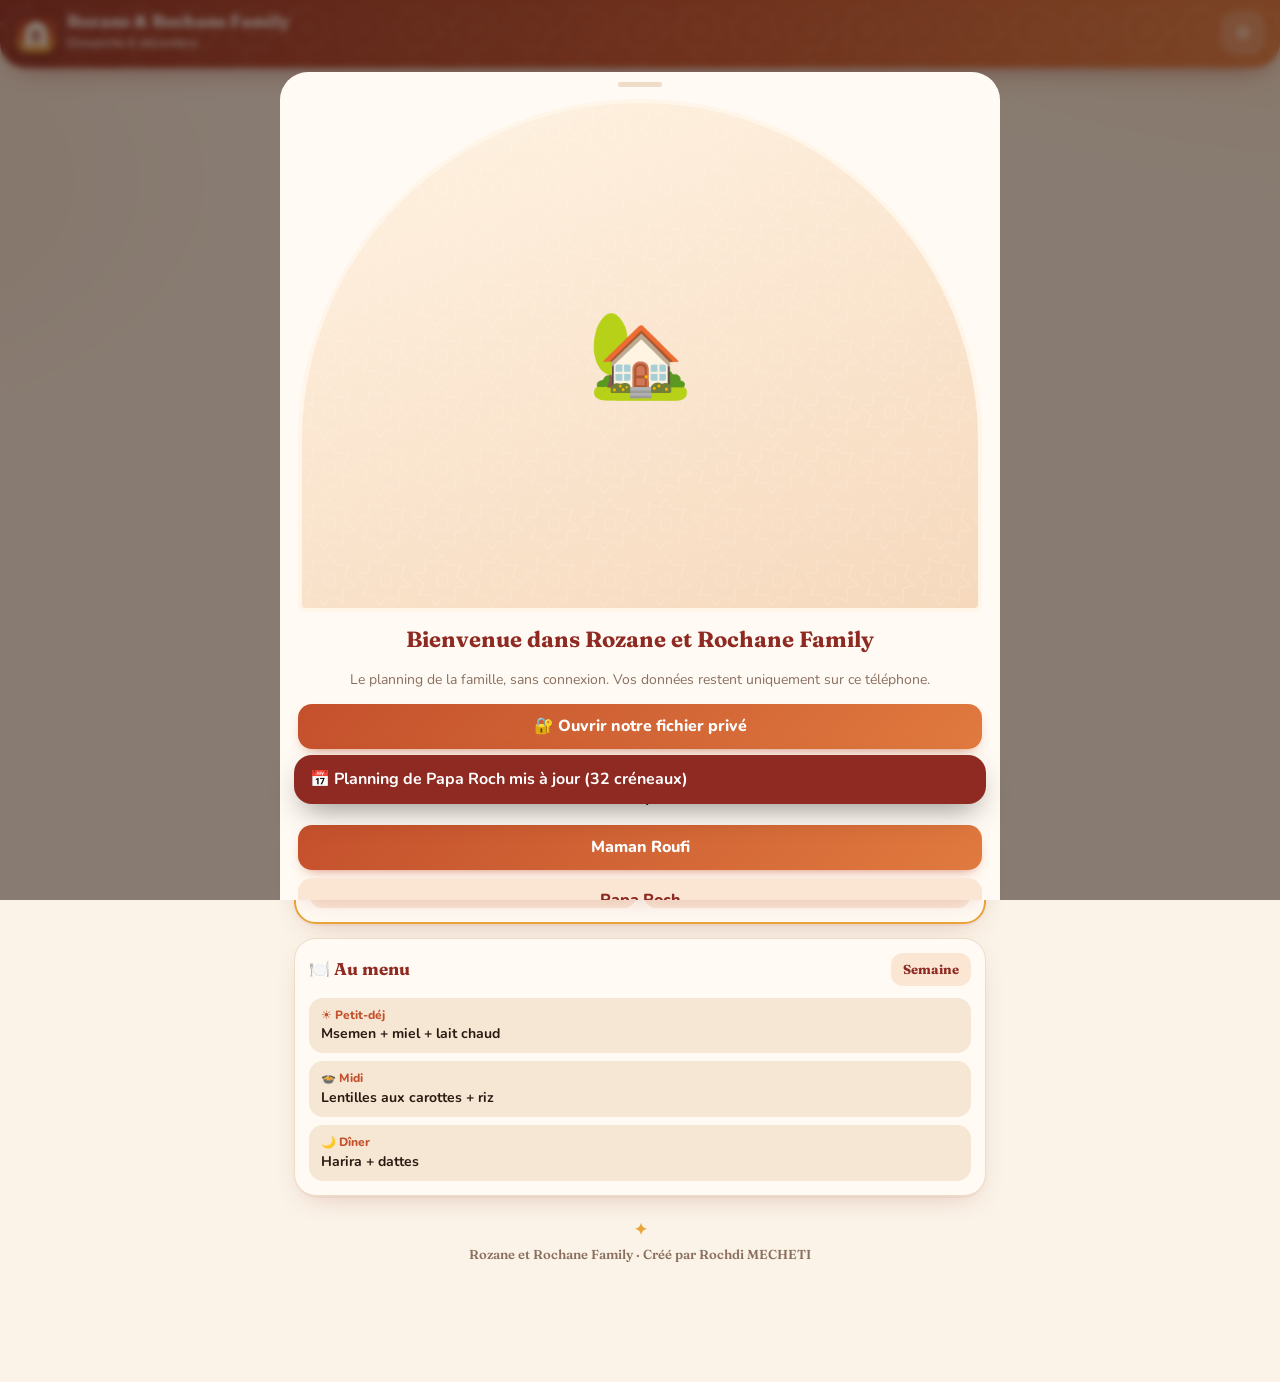
==== commit 4ebd1dbc: "Add files via upload" ====
--- a/index.html
+++ b/index.html
@@ -240,6 +240,65 @@
 .avrow small{font-size:11px;font-weight:800;opacity:.95;white-space:nowrap}
 .avrow .av{border-width:3px}
 
+/* Alarme plein écran */
+.alarmfs{position:fixed;inset:0;z-index:100;display:flex;align-items:center;justify-content:center;text-align:center;color:#fff;
+  background:var(--zellige),radial-gradient(circle at 50% 30%,#e9503a 0%,#a3221c 45%,#3a0f12 100%);animation:apulse 1.3s infinite}
+@keyframes apulse{0%,100%{filter:brightness(1)}50%{filter:brightness(1.25)}}
+.afin{padding:28px;max-width:420px;width:100%}
+.aring{font-size:110px;animation:ring .5s infinite;line-height:1}
+.atime{font:700 64px var(--serif);margin:8px 0 4px}
+.alarmfs h2{font:700 30px var(--serif);margin:6px 0}
+.alarmfs p{font-size:19px;font-weight:700;opacity:.95;margin:6px 0}
+.awho{display:flex;align-items:center;justify-content:center;gap:8px}
+.abtn{display:block;width:100%;margin-top:26px;border:0;border-radius:22px;padding:22px;background:#fff;color:#8e2a22;font:800 24px var(--sans);box-shadow:0 14px 30px rgba(0,0,0,.35)}
+.abtn2{display:block;width:100%;margin-top:12px;border:2px solid rgba(255,255,255,.6);border-radius:18px;padding:14px;background:transparent;color:#fff;font:800 17px var(--sans)}
+
+/* ---- Accueil convivial ---- */
+html,body{overflow-x:hidden}
+.item .body,.cb{overflow-wrap:anywhere}
+.hero2{position:relative;border-radius:26px;overflow:hidden;box-shadow:var(--sh);margin-bottom:12px;background:linear-gradient(160deg,var(--saf),var(--pri))}
+.hero2 img{display:block;width:100%;height:210px;object-fit:cover;object-position:center 30%}
+.hero2 .noph{height:150px;display:flex;align-items:center;justify-content:center;gap:12px;color:#fff;font-size:40px;background:var(--zellige),linear-gradient(160deg,var(--saf),var(--pri))}
+.hero2 .noph span{font:800 15px var(--sans);text-align:left}
+.hcap{position:absolute;left:0;right:0;bottom:0;padding:30px 16px 12px;color:#fff;background:linear-gradient(transparent,rgba(60,15,10,.72))}
+.hcap span{display:block;font:700 15px var(--serif);opacity:.95}.hcap b{font:700 21px var(--serif)}
+.fam{display:flex;justify-content:space-around;margin:0 0 14px}
+.fam button{border:0;background:none;display:flex;flex-direction:column;align-items:center;gap:4px;padding:0;min-width:0}
+.fam small{font-size:12px;font-weight:800;color:var(--mute);max-width:78px;overflow:hidden;text-overflow:ellipsis;white-space:nowrap}
+.fam .av{border-width:3px}
+.quick{display:grid;grid-template-columns:repeat(4,1fr);gap:8px;margin-bottom:12px}
+.quick button{position:relative;border:1px solid var(--line);background:var(--card);border-radius:20px;padding:12px 2px 10px;font-size:12px;font-weight:800;color:var(--ink);box-shadow:var(--sh);min-width:0}
+.quick span{display:block;font-size:26px;margin-bottom:4px}
+.quick i{position:absolute;top:6px;right:8px;font-style:normal;background:var(--pri);color:#fff;border-radius:999px;font-size:11px;min-width:20px;padding:2px 5px}
+.pillbar{border-radius:16px;padding:11px 14px;margin-bottom:10px;font-weight:700;font-size:14px}
+.pillbar.rain{background:#dbeaf4;color:#1f4f73}
+.pillbar.soft{background:var(--card);border:1px solid var(--line)}
+.todo{display:flex;flex-wrap:wrap;gap:6px;margin-bottom:12px}
+.todo a{background:#fff0d6;color:#7a4a08;border:1px solid #f6dcaa;border-radius:999px;padding:7px 12px;font-size:13px;font-weight:800}
+.duo{display:grid;grid-template-columns:1fr 1fr;gap:10px;margin-bottom:12px}
+.mini{background:var(--card);border:1px solid var(--line);border-radius:20px;padding:12px 14px;box-shadow:var(--sh);min-width:0}
+.mini small{display:block;font-size:12px;font-weight:800;color:var(--mute)}
+.mini b{display:block;font:700 19px var(--serif);color:var(--deep);margin:2px 0;white-space:nowrap;overflow:hidden;text-overflow:ellipsis}
+.mini span{font-size:12px;font-weight:700;color:var(--mute)}
+@media (prefers-color-scheme: dark){.mini b{color:#ffc9a8}.todo a{background:#3b2a14;color:#ffd596;border-color:#55391a}}
+.crow{display:flex;gap:10px;align-items:center;padding:9px 0;border-bottom:1px dashed var(--line)}
+.crow:last-child{border-bottom:0}
+.crow.done .cb{opacity:.45;text-decoration:line-through}
+.ct{min-width:46px;font-weight:800;font-size:14px;color:var(--deep);font-variant-numeric:tabular-nums;line-height:1.25}
+.ct b{font-size:12px}
+.cb{flex:1;min-width:0;font-weight:700;font-size:15px}
+.cb small{display:block;font-size:12px;color:var(--mute);font-weight:700}
+.cw{display:flex;flex:none}
+.card h2 .av{margin-right:2px}
+.chips{display:flex;flex-wrap:wrap;gap:6px}
+.chips span{background:var(--bg2);border:1px solid var(--line);border-radius:999px;padding:5px 11px;font-size:13px;font-weight:700}
+.menu3{display:grid;grid-template-columns:1fr;gap:8px}
+.menu3 div{background:var(--bg2);border-radius:14px;padding:9px 12px;font-weight:700;font-size:14px}
+.menu3 small{display:block;font-size:12px;color:var(--pri);font-weight:800}
+.card{padding:14px}
+.card h2{font-size:17px}
+.hero2 .noph{height:190px;align-items:flex-start;padding-top:34px}
+
 </style>
 </head>
 <body>
@@ -252,7 +311,7 @@
 <nav class="tabs">
   <button data-a="go" data-v="accueil"><span>🏠</span>Accueil</button>
   <button data-a="go" data-v="planning"><span>📅</span>Planning</button>
-  <button data-a="go" data-v="repas"><span>🍽️</span>Repas</button>
+  <button data-a="go" data-v="repas"><span>🛒</span>Courses</button>
   <button data-a="go" data-v="sante"><span>💊</span>Santé</button>
   <button data-a="go" data-v="plus"><span>☰</span>Plus</button>
 </nav>
@@ -371,7 +430,8 @@
 const J3 = ['Dim', 'Lun', 'Mar', 'Mer', 'Jeu', 'Ven', 'Sam'];
 const MOIS = ['janvier', 'février', 'mars', 'avril', 'mai', 'juin', 'juillet', 'août', 'septembre', 'octobre', 'novembre', 'décembre'];
 const fmtLong = s => { const d = parseD(s); return JOURS[d.getDay()] + ' ' + d.getDate() + ' ' + MOIS[d.getMonth()]; };
-const fmtShort = s => { const d = parseD(s); return d.getDate() + ' ' + MOIS[d.getMonth()].slice(0, 4) + (MOIS[d.getMonth()].length > 4 ? '.' : ''); };
+const MOISC = ['janv.', 'févr.', 'mars', 'avr.', 'mai', 'juin', 'juil.', 'août', 'sept.', 'oct.', 'nov.', 'déc.'];
+const fmtShort = s => { const d = parseD(s); return d.getDate() + ' ' + MOISC[d.getMonth()]; };
 const hash = s => { let h = 2166136261; for (const c of s) { h ^= c.charCodeAt(0); h = Math.imul(h, 16777619); } return h >>> 0; };
 
 /* ---------- Données ---------- */
@@ -402,7 +462,7 @@
     fast: { person: 'maman', weekdays: [], dates: [], skip: [] },
     menus: {}, menuSeed: {},
     cycle: { periods: [], logs: {}, len: 28, plen: 5, show: true, pause: true },
-    journal: {},
+    journal: {}, courses: [],
     notif: { events: true, meds: true, school: true, sleep: true, wake: true, prayer: true, fast: true, rain: true, sound: true }
   };
 }
@@ -419,7 +479,7 @@
     S.nm2 = true;
   }
 }
-function save() { try { localStorage.setItem(KEY, JSON.stringify(S)); } catch (e) { toast('⚠️ Mémoire du téléphone pleine'); } }
+function save() { try { localStorage.setItem(KEY, JSON.stringify(S)); } catch (e) { toast('⚠️ Mémoire du téléphone pleine'); } if (typeof schedulePush === 'function') schedulePush(); }
 const person = id => S.people.find(p => p.id === id);
 const pname = id => id === 'all' ? 'Toute la famille' : id === 'kids' ? 'Les filles' : (person(id)?.name || '');
 const pcolor = id => person(id)?.color || '#4b2fb0';
@@ -726,6 +786,7 @@
     const at = toMin(it.time) - it.alarm + 1440;
     if (at < 1440 && now >= at && now <= at + 2 && !fired[it.key]) { firedSet(it.key); notify(it.title, (it.alarm >= 1440 ? 'Demain à ' : 'Dans ' + it.alarm + ' min, à ') + it.time + ' — ' + pname(it.who)); }
   }
+  checkRdvAlarms();
   checkRain();
 }
 
@@ -828,47 +889,74 @@
   return h + '</div>';
 }
 function vAccueil() {
-  const D = today();
+  const D = today(), now = toMin(nowHM());
   const hr = new Date().getHours(), hello = hr < 5 ? 'Bonne nuit' : hr < 12 ? 'Bonjour' : hr < 18 ? 'Bon après-midi' : 'Bonsoir';
   const hero = heroSrc();
-  let h = '<div class="hero">' + (hero ? '<img src="' + hero + '" alt="La famille" data-a="heroPick">' : '<div class="heroph" data-a="heroPick" style="cursor:pointer"><span style="display:block;text-align:center;font-size:64px">📷<small style="display:block;font:800 16px var(--sans);color:var(--deep);margin-top:8px">Touchez pour ajouter<br>notre photo de famille</small></span></div>') + '<div><span class="greet">' + hello + ' ' + esc(pname(S.owner)) + ' ' + (hr >= 18 || hr < 5 ? '🌙' : '☀️') + '</span><b>Rozane et Rochane Family</b>' + (S.people.some(p => avSrc(p.id)) ? '<span class="avrow">' + S.people.map(p => '<span data-a="avPick" data-id="' + p.id + '">' + avatar(p.id, 50) + '<small>' + esc(p.name) + '</small></span>').join('') + '</span>' : '<span>' + S.people.map(p => esc(p.name)).join(' · ') + '</span>') + '</div></div>';
+  // En-tête photo compact
+  let h = '<div class="hero2" data-a="heroPick">' + (hero ? '<img src="' + hero + '" alt="">' : '<div class="noph">📷 <span>Touchez pour ajouter<br>votre photo de famille</span></div>') +
+    '<div class="hcap"><span>' + hello + ' ' + esc(pname(S.owner)) + ' ' + (hr >= 18 || hr < 5 ? '🌙' : '☀️') + '</span><b>' + fmtLong(D) + '</b></div></div>';
+  h += '<div class="fam">' + S.people.map(p => '<button data-a="filterGo" data-id="' + p.id + '">' + avatar(p.id, 54) + '<small>' + esc(p.name) + '</small></button>').join('') + '</div>';
+  // Actions rapides
+  const nC = (S.courses || []).filter(c => !c.done).length;
+  h += '<div class="quick">' +
+    '<button data-a="addEvent"><span>📅</span>Rendez-vous</button>' +
+    '<button data-a="go" data-v="repas"><span>🛒</span>Courses' + (nC ? '<i>' + nC + '</i>' : '') + '</button>' +
+    '<button data-a="addMed"><span>💊</span>Traitement</button>' +
+    '<button data-a="go" data-v="plus" data-s="prieres"><span>🕌</span>Prières</button></div>';
+  // Alertes regroupées
+  const r = rainSoon(), rt = rainTomorrow(), todo = [];
+  if (r) h += '<div class="pillbar rain">🌧️ ' + (r.now ? 'Pluie maintenant à Lattes' : 'Pluie vers ' + r.hour) + ' — parapluie !</div>';
+  else if (rt) h += '<div class="pillbar rain">🌧️ Demain : pluie probable (' + rt.prob + ' %)</div>';
+  if (!('Notification' in window) || Notification.permission !== 'granted') todo.push('<a data-a="askNotif">🔔 Activer les rappels</a>');
+  if (!S.sync || !S.sync.base) todo.push('<a data-a="go" data-v="plus" data-s="reglages">🔗 Lier nos téléphones</a>');
+  if (!S.school.set) todo.push('<a data-a="go" data-v="plus" data-s="reglages">🎒 Horaires crèche</a>');
+  if (todo.length) h += '<div class="todo">' + todo.join('') + '</div>';
+  // Maintenant : prière + météo
+  const p = prayers(D), ks = ['fajr', 'dhuhr', 'asr', 'maghrib', 'isha'], nk = ks.find(k => toMin(p[k]) > now);
+  const fast = isFast(D) && !wifeInPeriod(D);
+  h += '<div class="duo">';
+  h += '<div class="mini" data-a="go" data-v="plus" data-s="prieres"><small>' + (nk ? 'Prochaine prière' : 'Demain') + '</small><b>' + (nk ? PNAMES[nk].replace(/ \(.*\)/, '') + ' ' + p[nk] : 'Sobh ' + prayers(addDays(D, 1)).fajr) + '</b>' +
+    (fast ? '<span>🌙 Jeûne · rupture ' + p.maghrib + '</span>' : '<span>Maghreb ' + p.maghrib + '</span>') + '</div>';
+  if (WX && WX.current) { const w = WMO(WX.current.weather_code); h += '<div class="mini" data-a="go" data-v="plus" data-s="meteo"><small>Lattes</small><b>' + w[0] + ' ' + Math.round(WX.current.temperature_2m) + '°C</b><span>' + w[1] + '</span></div>'; }
+  else h += '<div class="mini"><small>Lattes</small><b>🌦️ —</b><span>Météo dès qu\'il y a internet</span></div>';
+  h += '</div>';
+  // Aujourd'hui (fusion de tout, compact)
+  const items = dayItems(D).filter(i => i.cat !== 'prayer' && (!i.time || toMin(i.time) >= now - 30 || (i.ev && i.ev.end && (toMin(i.ev.end) > now || toMin(i.ev.end) < toMin(i.ev.time))) || (i.cat === 'med' && !medTaken(D, i.med.id, i.med.t))));
+  h += '<div class="card"><h2>📋 Aujourd\'hui <button class="btn sm sec" data-a="go" data-v="planning">Planning</button></h2>';
+  h += items.length ? items.slice(0, 6).map(i => compactRow(i, D)).join('') + (items.length > 6 ? '<div class="mute" style="text-align:center;margin-top:6px">+ ' + (items.length - 6) + ' autres</div>' : '') : '<div class="empty">Rien d\'autre aujourd\'hui 🎉</div>';
+  h += '</div>';
+  // Planning de Papa (prochains jours)
   h += papaCard();
-  if (!S.school.set) h += '<div class="banner warn row sp" data-a="go" data-v="plus" data-s="reglages"><span>🎒 Règle les horaires crèche / école et le réveil</span><span>›</span></div>';
-  if (!('Notification' in window) || Notification.permission !== 'granted') h += '<div class="banner info row sp"><span>🔔 Active les notifications pour les rappels</span><button class="btn sm" data-a="askNotif">Activer</button></div>';
-  const r = rainSoon(), rt = rainTomorrow();
-  if (r) h += '<div class="banner rain">🌧️ ' + (r.now ? 'Il pleut / va pleuvoir maintenant à Lattes' : 'Pluie prévue vers ' + r.hour + ' à Lattes') + (r.prob != null ? ' (' + r.prob + ' %)' : '') + ' — prends un parapluie !</div>';
-  else if (rt) h += '<div class="banner rain">🌧️ Demain : pluie probable à Lattes (' + rt.prob + ' %)</div>';
-  if (isFast(D) || S.fast.person) h += fastCard(D);
-  if (S.prayer.show) h += prayerCard(D);
-  const items = dayItems(D).filter(i => i.cat !== 'prayer');
-  const now = toMin(nowHM());
-  const upcoming = items.filter(i => !i.time || toMin(i.time) >= now - 30 || (i.cat === 'med' && !medTaken(D, i.med.id, i.med.t)));
-  h += '<div class="card"><h2>📋 Aujourd\'hui <button class="btn sm sec" data-a="go" data-v="planning">Tout voir</button></h2>';
-  h += upcoming.length ? '<ul class="list">' + upcoming.map(i => itemRow(i, D)).join('') + '</ul>' : '<div class="empty">Rien de prévu pour la suite de la journée 🎉</div>';
-  h += '</div>';
-  if (cycleVisible()) {
+  // Courses aperçu
+  if (nC) h += '<div class="card" data-a="go" data-v="repas"><h2>🛒 À acheter <span class="pill">' + nC + '</span></h2><div class="chips">' + S.courses.filter(c => !c.done).slice(0, 10).map(c => '<span>' + esc(c.txt) + '</span>').join('') + '</div></div>';
+  // Menu du jour compact
+  h += '<div class="card"><h2>🍽️ Au menu <button class="btn sm sec" data-a="menusGo">Semaine</button></h2><div class="menu3">' +
+    SLOTS.filter(x => x[0] !== 'collation').map(([k, l]) => '<div data-a="editMeal" data-d="' + D + '" data-s="' + k + '"><small>' + l + '</small>' + esc(menuFor(D, k)) + '</div>').join('') + '</div></div>';
+  if (cycleVisible() && isOwnerWife()) {
     const ci = cycleInfo();
-    if (ci.last) h += '<div class="card" data-a="go" data-v="sante" data-h="cycle"><div class="row sp"><b>🌸 Cycle de ' + esc(pname('maman')) + '</b><span class="pill">Jour ' + ci.day + '</span></div><div class="mute">' +
-      (ci.inPeriod ? 'Règles en cours' : 'Prochaines règles : ' + fmtLong(ci.next) + ' (dans ' + diffDays(D, ci.next) + ' j)') + '</div></div>';
-  }
-  h += '<div class="card"><h2>🍽️ Menu du jour <button class="btn sm sec" data-a="go" data-v="repas">Semaine</button></h2>' + mealsHTML(D) + '</div>';
-  h += weatherCard(false);
-  const bd = nextBirthdays().slice(0, 2);
-  if (bd.length) h += '<div class="card"><h2>🎂 Prochains anniversaires</h2>' + bd.map(b => '<div class="row sp" style="padding:4px 0"><span>' + esc(b.name) + '</span><span class="mute">' + fmtLong(b.when) + ' · dans ' + b.days + ' j</span></div>').join('') + '</div>';
+    if (ci.last) h += '<div class="pillbar soft" data-a="go" data-v="sante" data-h="cycle">🌸 Cycle jour ' + ci.day + ' · ' + (ci.inPeriod ? 'règles en cours' : 'prochaines règles dans ' + diffDays(D, ci.next) + ' j') + '</div>';
+  }
+  const bd = nextBirthdays().filter(b => b.days <= 30).slice(0, 2);
+  for (const b of bd) h += '<div class="pillbar soft">🎂 ' + esc(b.name) + (b.days === 0 ? ' — c\'est aujourd\'hui ! 🎉' : ' — dans ' + b.days + ' j (' + fmtShort(b.when) + ')') + '</div>';
   h += '<div class="credit">Rozane et Rochane Family · Créé par Rochdi MECHETI</div>';
   return h;
+}
+function compactRow(it, D) {
+  const done = it.cat === 'med' && medTaken(D, it.med.id, it.med.t);
+  return '<div class="crow' + (done ? ' done' : '') + '"><div class="ct">' + (it.time || '•') + '</div><div class="cb"' + (it.ev && !it.ev.src ? ' data-a="editEvent" data-id="' + it.ev.id + '"' : '') + '>' + esc(it.title) + (it.ev && it.ev.end ? ' <small>→ ' + it.ev.end + '</small>' : '') + '</div><div class="cw">' + whoMark(it.who) + '</div>' +
+    (it.cat === 'med' ? '<button class="chk' + (done ? ' on' : '') + '" data-a="medTake" data-d="' + D + '" data-id="' + it.med.id + '" data-t="' + it.med.t + '">' + (done ? '✓' : '') + '</button>' : '') + '</div>';
 }
 function papaCard() {
   const D = today(), now = nowHM();
   const evs = S.events.filter(e => e.src && (e.date > D || (e.date === D && ((e.end && toMin(e.end) < toMin(e.time)) || (e.end || e.time) >= now))))
     .sort((a, b) => (a.date + a.time).localeCompare(b.date + b.time));
   const yest = S.events.find(e => e.src && e.date === addDays(D, -1) && e.end && toMin(e.end) < toMin(e.time) && now < e.end);
-  let h = '<div class="card papa"><h2>🛡️ Planning de ' + esc(pname('papa')) + ' <button class="btn sm sec" data-a="papaAll">Tout voir</button></h2>';
+  let h = '<div class="card papa"><h2>' + avatar('papa', 30) + ' Planning de ' + esc(pname('papa')) + ' <button class="btn sm sec" data-a="papaAll">Tout</button></h2>';
   if (!S.events.some(e => e.src)) return h + '<div class="empty">' + (navigator.onLine ? 'Chargement du planning…' : 'Connecte-toi à internet une fois pour recevoir le planning') + '</div></div>';
   if (yest) h += '<div class="banner info" style="margin-bottom:8px">🌙 En poste de nuit jusqu\'à ' + yest.end + '</div>';
   const lab = d => d === D ? 'Auj.' : d === addDays(D, 1) ? 'Demain' : J3[parseD(d).getDay()] + ' ' + parseD(d).getDate();
-  h += evs.length ? evs.slice(0, 5).map(e => '<div class="item"><div class="t" style="min-width:86px;font-size:13px">' + lab(e.date) + '<div class="mute" style="font-weight:700">' + e.time + (e.end ? '–' + e.end : '') + '</div></div><div class="body">' + (CATS[e.cat] || CATS.autre)[0] + ' ' + esc(e.title) + (e.notes ? '<div class="who">' + esc(e.notes) + '</div>' : '') + '</div></div>').join('') : '<div class="empty">Plus rien de prévu ce mois-ci</div>';
-  return h + '<div class="row" style="gap:8px;margin-top:10px"><button class="btn sm full" data-a="planPdf">📄 PDF</button><button class="btn sm sec full" data-a="planIcs">📲 Mon agenda</button></div></div>';
+  h += evs.length ? evs.slice(0, 4).map(e => '<div class="crow"><div class="ct" style="min-width:66px"><b>' + lab(e.date) + '</b><br>' + e.time + '</div><div class="cb">' + (CATS[e.cat] || CATS.autre)[0] + ' ' + esc(e.title.replace(/ — .*/, '')) + '<small>' + e.time + (e.end ? ' → ' + e.end : '') + (e.notes && e.notes.includes('Pérols') ? ' · ' + esc(e.notes.split(',')[0]) : '') + '</small></div></div>').join('') : '<div class="empty">Plus rien de prévu ce mois-ci</div>';
+  return h + '<div class="row" style="gap:8px;margin-top:10px"><button class="btn sm sec full" data-a="planPdf">📄 PDF</button><button class="btn sm sec full" data-a="planIcs">📲 Mon agenda</button></div></div>';
 }
 function mealsHTML(D) {
   let h = '';
@@ -907,7 +995,9 @@
 }
 function vRepas() {
   const s = today();
-  let h = '<div class="banner info">Touchez un plat pour le modifier. « Changer » propose un autre menu pour la journée.</div>';
+  let h = '<div class="seg"><button class="' + (repasTab === 'courses' ? 'on' : '') + '" data-a="rtab" data-t="courses">🛒 Courses</button><button class="' + (repasTab === 'menus' ? 'on' : '') + '" data-a="rtab" data-t="menus">🍽️ Menus</button></div>';
+  if (repasTab === 'courses') return h + vCourses();
+  h += '<div class="banner info">Touchez un plat pour le modifier. « Changer » propose un autre menu pour la journée.</div>';
   h += '<div class="banner warn">👶 Pour les petites : pas de miel avant 1 an, pas de fruits à coque entiers (cacahuètes, amandes…) avant 5 ans, aliments mixés ou écrasés selon l\'âge. Demandez conseil au pédiatre pour la diversification.</div>';
   for (let i = 0; i < 7; i++) {
     const D = addDays(s, i);
@@ -1116,6 +1206,7 @@
     [['events', 'Rendez-vous & activités'], ['meds', 'Traitements'], ['school', 'Crèche / école'], ['sleep', 'Coucher'], ['wake', 'Réveil'], ['prayer', 'Prières'], ['fast', 'Jeûne (shour / iftar)'], ['rain', 'Alerte pluie Lattes'], ['sound', 'Son']].map(([k, l]) => rowChk(l, 'notif.' + k, N[k])).join('') +
     '<div class="mute" style="margin-top:8px">Les rappels sonnent quand l\'appli est ouverte ou en arrière-plan récent. Pour des alarmes garanties même appli fermée : Plus → « Ajouter à l\'agenda du téléphone ».</div></div>';
   h += '<div class="card"><h2>📅 Planning de ' + esc(pname('papa')) + '</h2><div class="mute" style="margin-bottom:8px">' + (S.famKey ? 'Mis à jour automatiquement depuis internet' + (S.planAt ? ' — dernière vérif. : ' + new Date(S.planAt).toLocaleString('fr-FR', { dateStyle: 'short', timeStyle: 'short' }) : '') : 'Ouvre le fichier privé pour activer la mise à jour automatique') + '</div><div class="row wrap" style="gap:8px"><button class="btn sm" data-a="planPdf">📄 Télécharger le PDF</button><button class="btn sm sec" data-a="planIcs">📲 Ajouter à mon agenda</button><button class="btn sm sec" data-a="syncPl">🔄 Vérifier</button></div></div>';
+  h += syncCard();
   h += '<div class="card"><h2>💾 Données</h2><div class="row wrap" style="gap:8px"><button class="btn sm" data-a="backupMenu">Sauvegarder / restaurer</button><button class="btn sm bad" data-a="reset">Tout effacer</button></div></div>';
   return h + '<div class="credit">Rozane et Rochane Family v1 · Créé par Rochdi MECHETI</div>';
 }
@@ -1489,8 +1580,322 @@
 }
 A.heroPick = () => { const i = document.createElement('input'); i.type = 'file'; i.accept = 'image/*'; i.onchange = async () => { const b = await compress(i.files[0]); localStorage.setItem('kaelumHero', await blobToB64(b)); toast('📷 Photo de famille enregistrée'); render(); }; i.click(); };
 
+/* ======================================================================
+   LISTE DE COURSES
+   ====================================================================== */
+let repasTab = 'courses';
+const COURSE_CATS = [
+  ['fruits', '🍎 Fruits & légumes', /pomme|banane|orange|clémentine|clementine|citron|fraise|raisin|poire|kiwi|mangue|ananas|melon|pastèque|tomate|salade|carotte|courgette|aubergine|poivron|oignon|ail|pomme de terre|patate|concombre|brocoli|chou|épinard|epinard|haricot vert|persil|coriandre|menthe|avocat|potiron|navet|légume|legume|fruit|dattes?/i],
+  ['frais', '🥛 Frais & laitier', /lait(?! bébé| bebe| infantile| 1er| 2e| 2ème| croissance)|yaourt|yogourt|fromage|beurre|crème|creme|œuf|oeuf|petit-suisse|petits suisses|lben|raib|kiri|vache qui rit|camembert|mozzarella|emmental/i],
+  ['viande', '🍗 Viande & poisson', /poulet|viande|bœuf|boeuf|agneau|mouton|dinde|steak|haché|hache|merguez|kefta|poisson|saumon|thon|sardine|crevette|cabillaud|escalope/i],
+  ['bebe', '👶 Bébé', /couche|lingette|lait bébé|lait bebe|lait infantile|lait 1er|lait 2e|lait 2ème|lait croissance|petit pot|compote bébé|biberon|tétine|tetine|liniment|sérum phy|serum phy|blédine|bledine|céréales bébé/i],
+  ['boulangerie', '🥖 Pain & petit-déj', /pain|baguette|brioche|croissant|biscotte|céréale|cereale|confiture|miel|nutella|pâte à tartiner|gâteau|gateau|biscuit|madeleine/i],
+  ['epicerie', '🥫 Épicerie', /riz|pâtes|pates|semoule|couscous|farine|sucre|sel|poivre|huile|vinaigre|épice|epice|cumin|lentille|pois chiche|haricot|conserve|sauce|ketchup|mayonnaise|moutarde|thé|the |café|cafe|chocolat|levure|frik|vermicelle|olive/i],
+  ['boissons', '🧃 Boissons', /eau|jus|soda|coca|sirop|lait de coco|boisson/i],
+  ['hygiene', '🧴 Hygiène & maison', /savon|shampo|gel douche|dentifrice|brosse|déodorant|deodorant|papier toilette|pq|essuie|sopalin|lessive|adoucissant|liquide vaisselle|éponge|eponge|javel|sac poubelle|coton|serviette|mouchoir/i],
+  ['autre', '📦 Autre', /.*/]
+];
+const COURSE_SUGG = ['Lait', 'Pain', 'Œufs', 'Couches', 'Lingettes', 'Lait bébé', 'Bananes', 'Pommes', 'Yaourts', 'Poulet', 'Riz', 'Pâtes', 'Tomates', 'Oignons', 'Fromage', 'Eau', 'Huile d\'olive', 'Semoule', 'Dattes', 'Papier toilette'];
+const courseCat = t => (COURSE_CATS.find(c => c[2].test(t)) || COURSE_CATS[COURSE_CATS.length - 1])[0];
+function vCourses() {
+  const L = S.courses || [];
+  const todo = L.filter(c => !c.done), done = L.filter(c => c.done);
+  let h = '<div class="card"><h2>🛒 Liste de courses <span class="pill">' + todo.length + ' à acheter</span></h2>' +
+    '<div class="row" style="gap:8px"><input id="cIn" placeholder="Ex. lait, 2 baguettes, couches…" style="flex:1;border:1.5px solid var(--line);border-radius:14px;padding:12px;background:var(--bg)"><button class="btn" data-a="cAdd">Ajouter</button></div>' +
+    '<div class="row wrap" style="gap:6px;margin-top:10px">' + COURSE_SUGG.filter(s => !todo.some(c => c.txt.toLowerCase() === s.toLowerCase())).slice(0, 10).map(s => '<button class="chip" data-a="cSugg" data-t="' + esc(s) + '">+ ' + esc(s) + '</button>').join('') + '</div></div>';
+  if (!L.length) return h + '<div class="empty">La liste est vide. Ajoute ce qu\'il faut acheter : ' + (S.sync && S.sync.base ? 'l\'autre téléphone le reçoit en direct.' : 'pense à lier vos téléphones dans Réglages.') + '</div>';
+  for (const [k, lab] of COURSE_CATS) {
+    const it = todo.filter(c => c.cat === k); if (!it.length) continue;
+    h += '<div class="card"><h2 style="font-size:16px">' + lab + '</h2>' + it.map(courseRow).join('') + '</div>';
+  }
+  if (done.length) h += '<div class="card"><h2 style="font-size:16px">✅ Dans le panier <button class="btn sm sec" data-a="cClear">Vider</button></h2>' + done.map(courseRow).join('') + '</div>';
+  return h;
+}
+function courseRow(c) {
+  return '<div class="item' + (c.done ? ' done' : '') + '"><button class="chk' + (c.done ? ' on' : '') + '" data-a="cTog" data-id="' + c.id + '">' + (c.done ? '✓' : '') + '</button>' +
+    '<div class="body" data-a="cEdit" data-id="' + c.id + '"><b>' + esc(c.txt) + '</b>' + (c.qty ? ' <span class="pill">' + esc(c.qty) + '</span>' : '') +
+    '<div class="who">' + (c.by ? avatar(c.by) + ' ' + esc(pname(c.by)) : '') + '</div></div><button class="chk" style="border:0;opacity:.5" data-a="cDel" data-id="' + c.id + '">✕</button></div>';
+}
+function parseCourse(raw) {
+  let t = raw.trim(); if (!t) return null;
+  let qty = '';
+  const m = t.match(/^(\d+[.,]?\d*\s*(?:kg|g|l|cl|ml|x|paquets?|boîtes?|boites?|bouteilles?|packs?)?)\s+(.+)$/i) || t.match(/^(.+?)\s+[x×]\s*(\d+)$/i);
+  if (m) { if (/^\d/.test(m[1])) { qty = m[1].trim(); t = m[2]; } else { t = m[1]; qty = m[2]; } }
+  t = t.charAt(0).toUpperCase() + t.slice(1);
+  return { id: uid(), txt: t, qty, cat: courseCat(t), done: false, by: S.owner, at: Date.now() };
+}
+function addCourses(text) {
+  S.courses = S.courses || [];
+  let n = 0;
+  for (const part of text.split(/[,;\n]+/)) { const c = parseCourse(part); if (c) { S.courses.push(c); n++; } }
+  if (n) { save(); render(); setTimeout(() => { const i = $('#cIn'); if (i) i.focus(); }, 50); }
+}
+Object.assign(A, {
+  rtab(d) { repasTab = d.t; render(); },
+  menusGo() { repasTab = 'menus'; A.go({ v: 'repas' }); },
+  filterGo(d) { filter = d.id; selDay = today(); weekStart = null; A.go({ v: 'planning' }); },
+  cAdd() { const i = $('#cIn'); if (i && i.value.trim()) addCourses(i.value); },
+  cSugg(d) { addCourses(d.t); },
+  cTog(d) { const c = (S.courses || []).find(x => x.id === d.id); if (c) { c.done = !c.done; save(); render(); } },
+  cDel(d) { S.courses = (S.courses || []).filter(x => x.id !== d.id); save(); render(); },
+  cClear() { S.courses = (S.courses || []).filter(x => !x.done); save(); render(); },
+  cEdit(d) {
+    const c = (S.courses || []).find(x => x.id === d.id); if (!c) return;
+    form('Modifier', [{ k: 'txt', label: 'Article' }, { k: 'qty', label: 'Quantité', ph: 'Ex. 2, 1 kg, 3 paquets' },
+      { k: 'cat', label: 'Rayon', type: 'select', options: COURSE_CATS.map(x => [x[0], x[1]]) }], c, v => {
+      if (!v.txt) { toast('Nom manquant'); return false; } Object.assign(c, v);
+    }, () => { S.courses = S.courses.filter(x => x !== c); });
+  }
+});
+document.addEventListener('keydown', e => { if (e.key === 'Enter' && e.target.id === 'cIn') A.cAdd(); });
+
+/* ======================================================================
+   SYNCHRO EN DIRECT ENTRE LES DEUX TÉLÉPHONES (ntfy.sh, données chiffrées)
+   ====================================================================== */
+const NTFY = 'https://ntfy.sh';
+const APP_URL = location.origin + location.pathname.replace(/index\.html$/, '');
+const SHARED = ['events', 'courses', 'meds', 'vaccines', 'birthdays'];
+const other = () => S.owner === 'papa' ? 'maman' : 'papa';
+const b64u = u8 => btoa(String.fromCharCode(...u8)).replace(/\+/g, '-').replace(/\//g, '_').replace(/=+$/, '');
+const unb64u = s => b64d(s.replace(/-/g, '+').replace(/_/g, '/') + '==='.slice((s.length + 3) % 4));
+const jhash = o => { let h = 0; const s = JSON.stringify(o); for (let i = 0; i < s.length; i++) h = (h * 31 + s.charCodeAt(i)) | 0; return h; };
+const sharedItem = (col, x) => !(col === 'events' && x.src); // le planning chiffré n'est pas re-partagé
+let syncTimer = null, pushTimer = null, lastPushHash = null, syncBusy = false;
+
+async function sKey() { return crypto.subtle.importKey('raw', unb64u(S.sync.key), 'AES-GCM', false, ['encrypt', 'decrypt']); }
+async function gz(str) {
+  if (typeof CompressionStream === 'undefined') return new TextEncoder().encode(str);
+  const cs = new Blob([str]).stream().pipeThrough(new CompressionStream('gzip'));
+  return new Uint8Array(await new Response(cs).arrayBuffer());
+}
+async function gunz(u8, zipped) {
+  if (!zipped) return new TextDecoder().decode(u8);
+  const ds = new Blob([u8]).stream().pipeThrough(new DecompressionStream('gzip'));
+  return await new Response(ds).text();
+}
+// Repère les éléments modifiés/supprimés depuis la dernière fois → horodatage (dernier qui écrit gagne)
+function stamp() {
+  S.hashes = S.hashes || {}; S.tomb = S.tomb || {};
+  const now = Date.now(), seen = {}, changed = [];
+  for (const col of SHARED) for (const x of (S[col] || [])) {
+    if (!sharedItem(col, x)) continue;
+    const { upd, by2, ...core } = x, hsh = jhash(core), k = col + ':' + x.id;
+    seen[k] = 1;
+    if (S.hashes[k] !== hsh) { x.upd = now; x.by2 = S.owner; S.hashes[k] = hsh; changed.push([col, x, S.hashes[k + '#n'] === undefined]); S.hashes[k + '#n'] = 1; }
+  }
+  for (const k in S.hashes) { if (k.includes('#')) continue; if (!seen[k]) { S.tomb[k] = now; delete S.hashes[k]; delete S.hashes[k + '#n']; changed.push(['del', { k }, false]); } }
+  return changed;
+}
+function snapshot() {
+  const o = { from: S.owner, t: Date.now(), tomb: S.tomb || {}, sched: S.sched || {} };
+  for (const col of SHARED) o[col] = (S[col] || []).filter(x => sharedItem(col, x));
+  return o;
+}
+function mergeSnap(o) {
+  let n = 0; S.tomb = S.tomb || {}; S.hashes = S.hashes || {};
+  for (const k in (o.tomb || {})) if (!S.tomb[k] || S.tomb[k] < o.tomb[k]) S.tomb[k] = o.tomb[k];
+  Object.assign(S.sched = S.sched || {}, o.sched || {});
+  for (const col of SHARED) {
+    S[col] = S[col] || [];
+    for (const x of (o[col] || [])) {
+      const k = col + ':' + x.id, t = S.tomb[k];
+      if (t && t >= (x.upd || 0)) continue;
+      const i = S[col].findIndex(y => y.id === x.id);
+      if (i < 0) { S[col].push(x); n++; }
+      else if ((x.upd || 0) > (S[col][i].upd || 0)) { S[col][i] = x; n++; }
+      else continue;
+      const { upd, by2, ...core } = x; S.hashes[k] = jhash(core); S.hashes[k + '#n'] = 1;
+    }
+    // suppressions reçues
+    const before = S[col].length;
+    S[col] = S[col].filter(y => { const t = S.tomb[col + ':' + y.id]; return !(t && t >= (y.upd || 0)); });
+    if (S[col].length !== before) n += before - S[col].length;
+    for (const y of S[col]) if (!S.tomb[col + ':' + y.id]) { } // rien
+  }
+  for (const k in S.tomb) if (S.hashes[k] !== undefined) { const [col, id] = k.split(':'); if (!(S[col] || []).some(y => y.id === id)) { delete S.hashes[k]; delete S.hashes[k + '#n']; } }
+  return n;
+}
+function describe(changed) {
+  const lines = [];
+  for (const [col, x, isNew] of changed) {
+    if (col === 'del') continue;
+    if (col === 'courses') { if (isNew) lines.push('🛒 ' + x.txt + (x.qty ? ' (' + x.qty + ')' : '')); continue; }
+    if (col === 'events') lines.push((isNew ? '📅 ' : '✏️ ') + x.title + ' — ' + fmtShort(x.date) + (x.time ? ' ' + x.time : '') + (x.person && x.person !== 'all' ? ' (' + pname(x.person) + ')' : ''));
+    else if (col === 'meds') lines.push('💊 ' + x.name + ' — ' + pname(x.person));
+    else if (col === 'vaccines') lines.push('💉 ' + x.name + ' — ' + pname(x.person));
+    else if (col === 'birthdays') lines.push('🎂 ' + x.name);
+  }
+  return lines;
+}
+async function ntfyPost(topic, body, opts) {
+  // options passées en paramètres d'URL (UTF-8 : accents et emojis OK)
+  const q = Object.entries(opts || {}).filter(([, v]) => v !== undefined && v !== '').map(([k, v]) => k.toLowerCase() + '=' + encodeURIComponent(v)).join('&');
+  return fetch(NTFY + '/' + topic + (q ? '?' + q : ''), { method: 'POST', body });
+}
+function schedulePush() { if (!S.sync || !S.sync.base || !S.owner) return; clearTimeout(pushTimer); pushTimer = setTimeout(syncPush, 1500); }
+async function syncPush(force) {
+  if (!S.sync || !S.sync.base || !navigator.onLine) return;
+  const changed = stamp();
+  const sn = snapshot(), hsh = jhash({ ...sn, t: 0 });
+  if (!force && !changed.length && hsh === lastPushHash) { saveRaw(); return; }
+  saveRaw();
+  try {
+    const key = await sKey(), iv = crypto.getRandomValues(new Uint8Array(12));
+    const zipped = typeof CompressionStream !== 'undefined';
+    const ct = new Uint8Array(await crypto.subtle.encrypt({ name: 'AES-GCM', iv }, key, await gz(JSON.stringify(sn))));
+    const payload = b64u(iv) + '.' + b64u(ct), id = uid(), size = 3000, n = Math.ceil(payload.length / size);
+    for (let i = 0; i < n; i++) await ntfyPost(S.sync.base + '-d', JSON.stringify({ s: id, i, n, z: zipped ? 1 : 0, f: S.owner, d: payload.slice(i * size, (i + 1) * size) }));
+    lastPushHash = hsh; S.sync.pushedAt = Date.now(); saveRaw();
+    const lines = describe(changed);
+    if (lines.length && !force) {
+      const isCourses = changed.every(c => c[0] === 'courses' || c[0] === 'del');
+      await ntfyPost(S.sync.base + '-' + other(), lines.slice(0, 8).join('\n') + (lines.length > 8 ? '\n… +' + (lines.length - 8) : ''), {
+        Title: pname(S.owner) + (isCourses ? ' a ajouté aux courses' : ' a mis à jour le planning'), Tags: isCourses ? 'shopping_cart' : 'calendar', Priority: '4', Click: APP_URL
+      });
+    }
+    scheduleRdvAlarms();
+  } catch (e) { }
+}
+async function syncPull() {
+  if (!S.sync || !S.sync.base || !navigator.onLine || syncBusy) return;
+  syncBusy = true;
+  try {
+    const since = S.sync.since || 'all';
+    const r = await fetch(NTFY + '/' + S.sync.base + '-d/json?poll=1&since=' + encodeURIComponent(since), { cache: 'no-store' });
+    if (!r.ok) return;
+    const msgs = (await r.text()).split('\n').filter(Boolean).map(l => { try { return JSON.parse(l); } catch (e) { return null; } }).filter(m => m && m.event === 'message');
+    if (!msgs.length) return;
+    S.sync.since = msgs[msgs.length - 1].id;
+    const groups = {};
+    for (const m of msgs) { let p; try { p = JSON.parse(m.message); } catch (e) { continue; } if (!p.s || p.f === S.owner) continue; (groups[p.s] = groups[p.s] || { n: p.n, z: p.z, parts: [], t: m.time }).parts[p.i] = p.d; }
+    const key = await sKey(); let total = 0, newestFrom = null;
+    for (const g of Object.values(groups).sort((a, b) => a.t - b.t)) {
+      if (g.parts.filter(x => x !== undefined).length !== g.n) continue;
+      const [iv, ct] = g.parts.join('').split('.');
+      try {
+        const plain = new Uint8Array(await crypto.subtle.decrypt({ name: 'AES-GCM', iv: unb64u(iv) }, key, unb64u(ct)));
+        const o = JSON.parse(await gunz(plain, g.z)); total += mergeSnap(o); newestFrom = o.from;
+      } catch (e) { }
+    }
+    S.sync.pulledAt = Date.now(); saveRaw();
+    if (total) { stamp(); lastPushHash = jhash({ ...snapshot(), t: 0 }); saveRaw(); render(); toast('🔄 Mis à jour depuis le téléphone de ' + pname(newestFrom || other())); }
+  } catch (e) { } finally { syncBusy = false; }
+}
+function saveRaw() { try { localStorage.setItem(KEY, JSON.stringify(S)); } catch (e) { } }
+function startSync() {
+  if (!S.sync || !S.sync.base) return;
+  clearInterval(syncTimer);
+  syncPull().then(() => syncPush(true));
+  syncTimer = setInterval(() => { if (!document.hidden) syncPull(); }, 15000);
+}
+// Liaison par lien (#lien-...)
+function pairLink() { return APP_URL + '#lien-' + b64u(new TextEncoder().encode(JSON.stringify({ b: S.sync.base, k: S.sync.key }))); }
+function readPairHash() {
+  const m = location.hash.match(/^#lien-([A-Za-z0-9_-]+)/); if (!m) return;
+  try {
+    const o = JSON.parse(new TextDecoder().decode(unb64u(m[1])));
+    if (o.b && o.k) { S.sync = Object.assign(S.sync || {}, { base: o.b, key: o.k, since: '' }); saveRaw(); setTimeout(() => toast('🔗 Téléphones liés ! La synchro en direct est active.'), 900); }
+  } catch (e) { }
+  history.replaceState(null, '', location.pathname);
+}
+Object.assign(A, {
+  syncCreate() {
+    const rnd = b64u(crypto.getRandomValues(new Uint8Array(15))).replace(/[-_]/g, 'x').toLowerCase();
+    S.sync = { base: 'rr-' + rnd, key: b64u(crypto.getRandomValues(new Uint8Array(32))), since: '' };
+    S.hashes = {}; save(); render(); startSync();
+  },
+  async syncShare() {
+    const t = 'Rozane et Rochane Family — touche ce lien pour lier ton téléphone au mien :\n' + pairLink();
+    if (navigator.share) { try { await navigator.share({ text: t }); return; } catch (e) { if (e.name === 'AbortError') return; } }
+    try { await navigator.clipboard.writeText(pairLink()); toast('Lien copié'); } catch (e) { }
+  },
+  syncCopy() { navigator.clipboard.writeText(pairLink()).then(() => toast('Lien copié'), () => { }); },
+  syncNow() { S.sync.since = ''; syncPull().then(() => syncPush(true)).then(() => toast('🔄 Synchro faite')); },
+  syncOff() { if (confirm('Délier ce téléphone ? Il ne recevra plus les mises à jour.')) { S.sync = null; save(); clearInterval(syncTimer); render(); } },
+  ntfySub(d) { location.href = 'ntfy://ntfy.sh/' + S.sync.base + '-' + d.t; },
+  ntfyTest() { ntfyPost(S.sync.base + '-' + S.owner, 'Si tu lis ceci, les notifications marchent ✅', { Title: 'Test Rozane et Rochane Family', Tags: 'white_check_mark' }).then(() => toast('Notification de test envoyée')); },
+  alarmTest() { ntfyPost(S.sync.base + '-alarme', 'Test de l\'alarme de rendez-vous', { Title: '⏰ Test alarme', Priority: '5', Tags: 'rotating_light', Click: APP_URL }).then(() => toast('Alarme de test envoyée')); }
+});
+function syncCard() {
+  const s = S.sync;
+  let h = '<div class="card"><h2>🔗 Liaison des téléphones</h2>';
+  if (!s || !s.base) return h + '<div class="mute" style="margin-bottom:10px">Lie ton téléphone à celui de ' + esc(pname(other())) + ' : tout ce que tu ajoutes (courses, RDV, traitements, vaccins, anniversaires) arrive en direct chez l\'autre, avec une notification.</div><button class="btn full" data-a="syncCreate">Créer la liaison</button><div class="mute" style="margin-top:8px">Sur l\'autre téléphone, il suffira de toucher le lien que tu lui envoies.</div></div>';
+  const ago = t => !t ? 'jamais' : (Math.round((Date.now() - t) / 60000) < 1 ? 'à l\'instant' : 'il y a ' + Math.round((Date.now() - t) / 60000) + ' min');
+  h += '<div class="mute">✅ Synchro active · reçu ' + ago(s.pulledAt) + ' · envoyé ' + ago(s.pushedAt) + '</div>';
+  h += '<div class="row wrap" style="gap:8px;margin:10px 0"><button class="btn sm" data-a="syncShare">📤 Envoyer le lien à ' + esc(pname(other())) + '</button><button class="btn sm sec" data-a="syncNow">🔄 Synchroniser</button></div>';
+  h += '<h3>🔔 Notifications et alarmes, même appli fermée</h3><div class="mute" style="margin-bottom:8px">1) Installe l\'appli gratuite <b>ntfy</b> (<a href="https://play.google.com/store/apps/details?id=io.heckel.ntfy" target="_blank">Play Store</a> · <a href="https://apps.apple.com/app/ntfy/id1625396347" target="_blank">iPhone</a>). 2) Touche les deux boutons ci-dessous. 3) Dans ntfy, sur l\'abonnement « alarme », active <b>« Notifications insistantes »</b> pour que l\'alarme sonne jusqu\'à ce que tu l\'arrêtes.</div>';
+  h += '<div class="row wrap" style="gap:8px"><button class="btn sm" data-a="ntfySub" data-t="' + S.owner + '">🔔 Mes notifications</button><button class="btn sm" data-a="ntfySub" data-t="alarme">⏰ Alarmes RDV</button></div>';
+  h += '<div class="row wrap" style="gap:8px;margin-top:8px"><button class="btn sm sec" data-a="ntfyTest">Tester une notif</button><button class="btn sm sec" data-a="alarmTest">Tester l\'alarme</button><button class="btn sm sec" data-a="syncOff">Délier</button></div>';
+  return h + '<div class="mute" style="margin-top:8px">Les données passent chiffrées. Le texte des notifications (ex. « 🛒 Lait ») transite en clair par ntfy.sh, sur un canal secret connu de vos deux téléphones seulement.</div></div>';
+}
+
+/* ======================================================================
+   ALARMES DE RENDEZ-VOUS : la veille à 21 h et 1 h 30 avant — plein écran
+   ====================================================================== */
+const RDV_CATS = ['rdv', 'medecin'];
+const isRdv = e => e && RDV_CATS.includes(e.cat) && e.time;
+function rdvAlarmsFor(D) { // alarmes qui sonnent le jour D
+  const out = [];
+  for (const ev of S.events) {
+    if (!isRdv(ev)) continue;
+    if (occurs(ev, addDays(D, 1))) out.push({ at: '21:00', key: 'rdvV:' + ev.id + ':' + addDays(D, 1), ev, date: addDays(D, 1), msg: 'Demain à ' + ev.time });
+    if (occurs(ev, D)) { const t = toMin(ev.time) - 90; if (t >= 0) out.push({ at: addMin(ev.time, -90), key: 'rdv90:' + ev.id + ':' + D, ev, date: D, msg: 'Dans 1 h 30, à ' + ev.time }); }
+  }
+  const tm = addDays(D, 1); // rendez-vous tôt le lendemain (avant 1 h 30) : alarme la veille au soir
+  for (const ev of S.events) if (isRdv(ev) && occurs(ev, tm) && toMin(ev.time) - 90 < 0) out.push({ at: addMin(ev.time, -90), key: 'rdv90:' + ev.id + ':' + tm, ev, date: tm, msg: 'Dans 1 h 30, à ' + ev.time });
+  return out;
+}
+let alarmLoop = null;
+function fullAlarm(title, sub, who) {
+  let el = $('#alarmfs'); if (!el) { el = document.createElement('div'); el.id = 'alarmfs'; document.body.appendChild(el); }
+  el.className = 'alarmfs';
+  el.innerHTML = '<div class="afin"><div class="aring">⏰</div><div class="atime">' + nowHM() + '</div><h2>' + esc(title) + '</h2><p>' + esc(sub) + '</p>' + (who ? '<p class="awho">' + whoMark(who) + ' ' + esc(pname(who)) + '</p>' : '') +
+    '<button class="abtn" data-a="alarmStop">J\'ai vu ✓</button><button class="abtn2" data-a="alarmSnooze" data-t="' + esc(title) + '" data-s="' + esc(sub) + '" data-w="' + esc(who || '') + '">Rappeler dans 10 min</button></div>';
+  try { if (document.documentElement.requestFullscreen) document.documentElement.requestFullscreen().catch(() => { }); } catch (e) { }
+  const ring = () => { const keep = S.notif.sound; S.notif.sound = true; beep(5); S.notif.sound = keep; if (navigator.vibrate) navigator.vibrate([600, 250, 600, 250, 600]); };
+  ring(); clearInterval(alarmLoop); alarmLoop = setInterval(ring, 2600);
+  if (document.hidden) notify(title, sub);
+  try { navigator.wakeLock && navigator.wakeLock.request('screen').then(l => { el._lock = l; }).catch(() => { }); } catch (e) { }
+}
+Object.assign(A, {
+  alarmStop() { clearInterval(alarmLoop); if (navigator.vibrate) navigator.vibrate(0); const el = $('#alarmfs'); if (el) { try { el._lock && el._lock.release(); } catch (e) { } el.remove(); } try { document.fullscreenElement && document.exitFullscreen(); } catch (e) { } },
+  alarmSnooze(d) { A.alarmStop(); setTimeout(() => fullAlarm(d.t, d.s, d.w), 10 * 60000); toast('⏰ Je te rappelle dans 10 min'); }
+});
+function checkRdvAlarms() {
+  const D = today(), now = toMin(nowHM()), fired = firedGet();
+  for (const a of rdvAlarmsFor(D)) {
+    const at = toMin(a.at);
+    if (now >= at && now <= at + 3 && !fired[a.key]) { firedSet(a.key); fullAlarm((CATS[a.ev.cat] || CATS.rdv)[0] + ' ' + a.ev.title, a.msg + (a.ev.notes ? ' — ' + a.ev.notes : ''), a.ev.person); }
+  }
+}
+// Alarmes programmées sur ntfy (sonnent même appli fermée) — ntfy accepte jusqu'à 3 jours à l'avance
+async function scheduleRdvAlarms() {
+  if (!S.sync || !S.sync.base || !navigator.onLine) return;
+  S.sched = S.sched || {};
+  const nowMs = Date.now(), max = nowMs + 70 * 3600 * 1000;
+  let changed = false;
+  for (let i = 0; i < 3; i++) {
+    for (const a of rdvAlarmsFor(addDays(today(), i))) {
+      const [y, mo, d] = (a.key.startsWith('rdvV') ? addDays(a.date, -1) : (toMin(a.ev.time) - 90 < 0 ? addDays(a.date, -1) : a.date)).split('-').map(Number), [H, M] = a.at.split(':').map(Number);
+      const when = new Date(y, mo - 1, d, H, M).getTime();
+      const sk = a.key + '@' + a.ev.time;
+      if (when < nowMs + 60000 || when > max || S.sched[sk]) continue;
+      try {
+        const r = await ntfyPost(S.sync.base + '-alarme', a.msg + (a.ev.notes ? ' — ' + a.ev.notes : '') + (a.ev.person && a.ev.person !== 'all' ? ' (' + pname(a.ev.person) + ')' : ''), {
+          Title: '⏰ ' + a.ev.title, Priority: '5', Tags: 'rotating_light', At: String(Math.floor(when / 1000)), Click: APP_URL
+        });
+        if (r.ok) { S.sched[sk] = Math.floor(when / 1000); changed = true; }
+      } catch (e) { }
+    }
+  }
+  for (const k in S.sched) if (S.sched[k] * 1000 < nowMs - 86400000) { delete S.sched[k]; changed = true; }
+  if (changed) { saveRaw(); }
+}
+
 /* ---------- Démarrage ---------- */
 load();
+readPairHash();
+window.addEventListener('hashchange', () => { if (/^#lien-/.test(location.hash)) { readPairHash(); render(); startSync(); } });
 render();
 if (!S.owner) onboarding(); else lockNow();
 iosHint();
@@ -1514,12 +1919,15 @@
 }
 fetchWeather();
 syncPlanning();
+startSync();
+scheduleRdvAlarms();
+setInterval(scheduleRdvAlarms, 30 * 60 * 1000);
 setInterval(fetchWeather, 30 * 60 * 1000);
 setInterval(syncPlanning, 60 * 60 * 1000);
 setInterval(tick, 20000); setTimeout(tick, 1500);
 setInterval(() => { if (view === 'accueil' && $('#modal').classList.contains('hidden')) render(); }, 60000);
-window.addEventListener('online', () => { fetchWeather(); syncPlanning(); });
-document.addEventListener('visibilitychange', () => { if (document.hidden) { hiddenAt = Date.now(); return; } if (hiddenAt && Date.now() - hiddenAt > 120000 && !locked) lockNow(); if (!document.hidden) { tick(); fetchWeather(); syncPlanning(); if ($('#modal').classList.contains('hidden')) render(); } });
+window.addEventListener('online', () => { fetchWeather(); syncPlanning(); syncPull().then(() => syncPush()); });
+document.addEventListener('visibilitychange', () => { if (document.hidden) { hiddenAt = Date.now(); return; } if (hiddenAt && Date.now() - hiddenAt > 120000 && !locked) lockNow(); if (!document.hidden) { tick(); fetchWeather(); syncPlanning(); syncPull(); if ($('#modal').classList.contains('hidden')) render(); } });
 // Nettoyage des anciens journaux de rappels
 for (let i = 0; i < localStorage.length; i++) { const k = localStorage.key(i); if (k && k.startsWith('kaelumFired_') && k < 'kaelumFired_' + addDays(today(), -3)) localStorage.removeItem(k); }
 
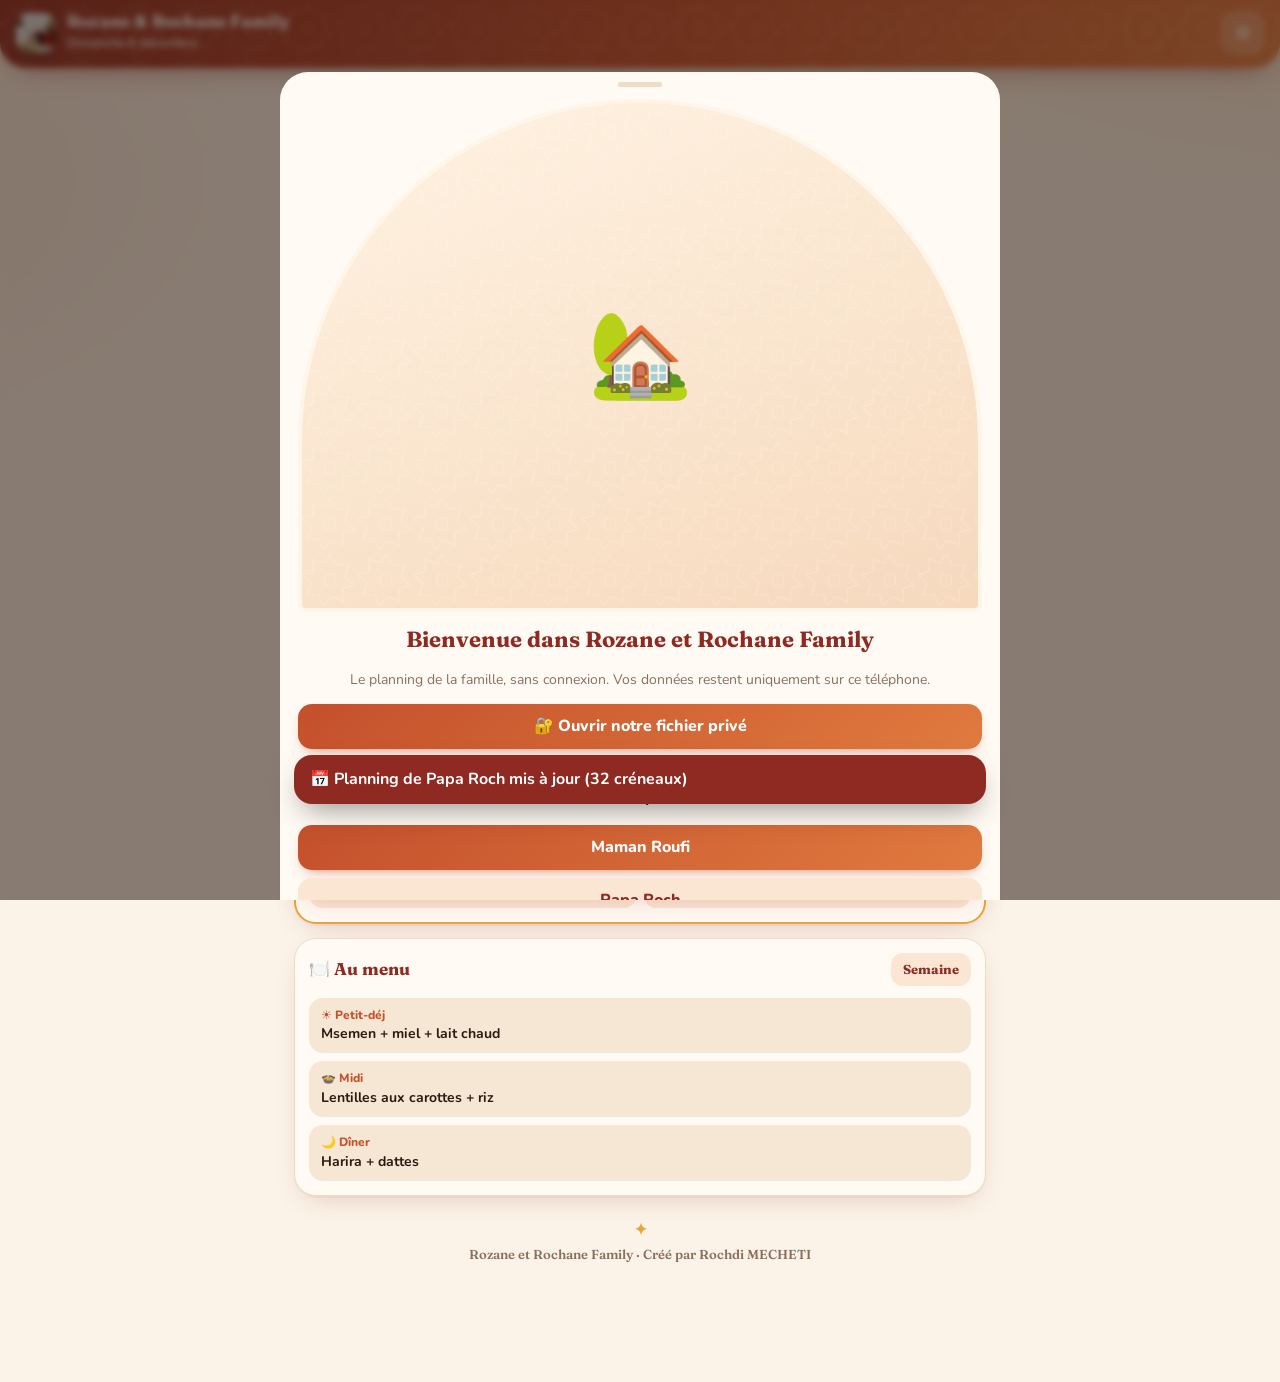
==== commit add234fe: "Add files via upload" ====
--- a/index.html
+++ b/index.html
@@ -299,6 +299,35 @@
 .card h2{font-size:17px}
 .hero2 .noph{height:190px;align-items:flex-start;padding-top:34px}
 
+/* Carnets de santé */
+.carnets{display:grid;grid-template-columns:1fr 1fr;gap:10px;margin-bottom:12px}
+.carnets button{display:flex;align-items:center;gap:10px;text-align:left;border:0;border-radius:22px;padding:12px;color:#fff;min-width:0;
+  background:var(--zellige),linear-gradient(150deg,var(--c),color-mix(in srgb,var(--c) 60%,#2b1a12));box-shadow:var(--sh)}
+.carnets span{min-width:0;font-weight:800;font-size:15px;line-height:1.2}
+.carnets b{display:block;font-size:11px;opacity:.9;text-transform:uppercase;letter-spacing:.4px}
+.carnets small{display:block;font-size:12px;opacity:.9;font-weight:700}
+.cid{border-top:6px solid var(--c)}
+.kv{display:grid;grid-template-columns:1fr 1fr;gap:8px;margin-top:12px}
+.kv div{background:var(--bg2);border-radius:14px;padding:9px 11px;font-weight:800;font-size:14px;min-width:0;overflow-wrap:anywhere}
+.kv small{display:block;font-size:11px;color:var(--mute);font-weight:800}
+.gsvg{width:100%;height:auto;margin:4px 0 8px;background:var(--bg2);border-radius:14px}
+.gsvg text{font:700 10px var(--sans);fill:var(--mute)}
+.btn.big{padding:15px;font-size:17px;border-radius:18px}
+
+/* Bannière du jour / consignes */
+.nban{border-radius:22px;padding:14px;margin-bottom:12px;box-shadow:var(--sh);border:2px solid transparent}
+.nban.info{background:#fff4dc;border-color:#f3d79a;color:#5b3a06}
+.nban.important{background:linear-gradient(150deg,#ffe2cc,#ffd0b0);border-color:#f0a070;color:#5a1e08}
+.nban.urgent{background:var(--zellige),linear-gradient(150deg,#e9503a,#a3221c);color:#fff;animation:apulse 1.4s infinite}
+.nh{display:flex;align-items:center;gap:8px;font-weight:800;font-size:14px}
+.nh small{margin-left:auto;opacity:.75;font-weight:700}
+.nt{font:700 19px/1.35 var(--serif);margin:10px 2px 12px;overflow-wrap:anywhere}
+.nok{width:100%;border:0;border-radius:14px;padding:12px;font:800 16px var(--sans);background:rgba(255,255,255,.75);color:#5a1e08}
+.nban.urgent .nok{background:#fff;color:#a3221c}
+.nmine{display:flex;flex-wrap:wrap;gap:4px 10px;align-items:center;background:var(--card);border:1px dashed var(--line);border-radius:16px;padding:10px 12px;margin-bottom:12px;font-size:13px;font-weight:700}
+.nmine span{flex:1 1 100%;color:var(--mute)}
+.nmine b{color:var(--deep)}.nmine a{margin-left:auto;color:var(--pri);font-weight:800}
+
 </style>
 </head>
 <body>
@@ -462,7 +491,7 @@
     fast: { person: 'maman', weekdays: [], dates: [], skip: [] },
     menus: {}, menuSeed: {},
     cycle: { periods: [], logs: {}, len: 28, plen: 5, show: true, pause: true },
-    journal: {}, courses: [],
+    journal: {}, courses: [], health: [], notes: [],
     notif: { events: true, meds: true, school: true, sleep: true, wake: true, prayer: true, fast: true, rain: true, sound: true }
   };
 }
@@ -895,6 +924,7 @@
   // En-tête photo compact
   let h = '<div class="hero2" data-a="heroPick">' + (hero ? '<img src="' + hero + '" alt="">' : '<div class="noph">📷 <span>Touchez pour ajouter<br>votre photo de famille</span></div>') +
     '<div class="hcap"><span>' + hello + ' ' + esc(pname(S.owner)) + ' ' + (hr >= 18 || hr < 5 ? '🌙' : '☀️') + '</span><b>' + fmtLong(D) + '</b></div></div>';
+  h = noteBanners() + h;
   h += '<div class="fam">' + S.people.map(p => '<button data-a="filterGo" data-id="' + p.id + '">' + avatar(p.id, 54) + '<small>' + esc(p.name) + '</small></button>').join('') + '</div>';
   // Actions rapides
   const nC = (S.courses || []).filter(c => !c.done).length;
@@ -902,7 +932,7 @@
     '<button data-a="addEvent"><span>📅</span>Rendez-vous</button>' +
     '<button data-a="go" data-v="repas"><span>🛒</span>Courses' + (nC ? '<i>' + nC + '</i>' : '') + '</button>' +
     '<button data-a="addMed"><span>💊</span>Traitement</button>' +
-    '<button data-a="go" data-v="plus" data-s="prieres"><span>🕌</span>Prières</button></div>';
+    '<button data-a="noteNew"><span>✏️</span>Consigne</button></div>';
   // Alertes regroupées
   const r = rainSoon(), rt = rainTomorrow(), todo = [];
   if (r) h += '<div class="pillbar rain">🌧️ ' + (r.now ? 'Pluie maintenant à Lattes' : 'Pluie vers ' + r.hour) + ' — parapluie !</div>';
@@ -1009,8 +1039,10 @@
 /* ---- Santé ---- */
 function vSante() {
   const tabs = [['meds', '💊 Traitements'], ['vac', '💉 Vaccins']]; if (cycleVisible()) tabs.push(['cycle', '🌸 Cycle']);
-  if (!tabs.find(t => t[0] === healthTab)) healthTab = 'meds';
-  let h = '<div class="seg">' + tabs.map(([k, l]) => '<button class="' + (healthTab === k ? 'on' : '') + '" data-a="htab" data-h="' + k + '">' + l + '</button>').join('') + '</div>';
+  if (!/^c-/.test(healthTab) && !tabs.find(t => t[0] === healthTab)) healthTab = 'meds';
+  if (/^c-/.test(healthTab)) return vCarnet(healthTab.slice(2));
+  let h = '<div class="carnets">' + S.kids.map(k => '<button data-a="htab" data-h="c-' + k + '" style="--c:' + pcolor(k) + '">' + avatar(k, 52) + '<span><b>Carnet de santé</b>' + esc(pname(k)) + (person(k).birth ? '<small>' + ageStr(person(k).birth) + '</small>' : '') + '</span></button>').join('') + '</div>';
+  h += '<div class="seg">' + tabs.map(([k, l]) => '<button class="' + (healthTab === k ? 'on' : '') + '" data-a="htab" data-h="' + k + '">' + l + '</button>').join('') + '</div>';
   if (healthTab === 'meds') h += vMeds(); else if (healthTab === 'vac') h += vVac(); else h += vCycle();
   return h;
 }
@@ -1039,7 +1071,7 @@
   [5, 'Méningocoque B 2e dose'], [6, 'Méningocoques ACWY 1re dose'], [11, 'Hexavalent rappel'], [11, 'Pneumocoque rappel'], [12, 'ROR 1re dose'], [12, 'Méningocoques ACWY rappel'],
   [12, 'Méningocoque B rappel'], [16, 'ROR 2e dose'], [72, 'Rappel DTCaP-polio (6 ans)'], [132, 'Rappel dTcaP-polio (11 ans)'], [132, 'HPV (11 ans)']];
 function vVac() {
-  let h = '<div class="card"><h2>Carnet de vaccins <button class="btn sm" data-a="addVac">+ Ajouter</button></h2>';
+  let h = '<button class="btn full big" data-a="addVacTop" style="margin-bottom:12px">➕ Ajouter un vaccin</button><div class="card"><h2>Carnet de vaccins <button class="btn sm" data-a="addVac">+ Ajouter</button></h2>';
   if (!S.vaccines.length) h += '<div class="empty">Notez chaque vaccin fait et la date du prochain rappel : un rappel s\'affichera 7 jours avant et le jour J.</div>';
   for (const p of S.people) {
     const vs = S.vaccines.filter(v => v.person === p.id).sort((a, b) => (b.done || '').localeCompare(a.done || ''));
@@ -1090,13 +1122,14 @@
 
 /* ---- Plus ---- */
 function vPlus() {
+  if (sub === 'consignes') return vConsignes();
   if (sub === 'prieres') return vPrieres();
   if (sub === 'photos') return vPhotos();
   if (sub === 'anniv') return vAnniv();
   if (sub === 'cr') return vCR();
   if (sub === 'meteo') return '<button class="btn sm sec" data-a="go" data-v="plus" style="margin-bottom:10px">← Retour</button>' + weatherCard(true);
   if (sub === 'reglages') return vReglages();
-  const tiles = [['papa', '🛡️', 'Planning de ' + esc(pname('papa'))], ['prieres', '🕌', 'Prières & jeûne'], ['cr', '📝', 'Compte rendu'], ['photos', '📸', 'Photos'], ['anniv', '🎂', 'Anniversaires'], ['meteo', '🌦️', 'Météo Lattes'], ['reglages', '⚙️', 'Réglages'], ['ics', '📲', 'Ajouter à l\'agenda du téléphone'], ['backup', '💾', 'Sauvegarde']];
+  const tiles = [['consignes', '📝', 'Consignes'], ['papa', '🛡️', 'Planning de ' + esc(pname('papa'))], ['prieres', '🕌', 'Prières & jeûne'], ['cr', '📝', 'Compte rendu'], ['photos', '📸', 'Photos'], ['anniv', '🎂', 'Anniversaires'], ['meteo', '🌦️', 'Météo Lattes'], ['reglages', '⚙️', 'Réglages'], ['ics', '📲', 'Ajouter à l\'agenda du téléphone'], ['backup', '💾', 'Sauvegarde']];
   return '<div class="grid2">' + tiles.map(([k, i, l]) => '<button class="tile" data-a="' + (k === 'ics' ? 'icsMenu' : k === 'backup' ? 'backupMenu' : k === 'papa' ? 'papaAll' : 'go') + '" data-v="plus" data-s="' + k + '"><span>' + i + '</span>' + l + '</button>').join('') + '</div><div class="credit">Rozane et Rochane Family · Créé par Rochdi MECHETI</div>';
 }
 function back() { return '<button class="btn sm sec" data-a="go" data-v="plus" style="margin-bottom:10px">← Retour</button>'; }
@@ -1161,7 +1194,7 @@
 async function loadPhotos() {
   const el = $('#ph'); if (!el) return;
   urls.splice(0).forEach(u => URL.revokeObjectURL(u));
-  const all = (await dbAll()).sort((a, b) => b.date.localeCompare(a.date));
+  const all = (await dbAll()).filter(x => x.kind !== 'doc').sort((a, b) => b.date.localeCompare(a.date));
   el.innerHTML = all.length ? all.map(p => { const u = URL.createObjectURL(p.blob); urls.push(u); return '<img src="' + u + '" data-a="viewPhoto" data-id="' + p.id + '" alt="">'; }).join('') : '<div class="empty" style="grid-column:1/-1">Aucune photo pour l\'instant</div>';
 }
 function compress(file) {
@@ -1581,6 +1614,185 @@
 A.heroPick = () => { const i = document.createElement('input'); i.type = 'file'; i.accept = 'image/*'; i.onchange = async () => { const b = await compress(i.files[0]); localStorage.setItem('kaelumHero', await blobToB64(b)); toast('📷 Photo de famille enregistrée'); render(); }; i.click(); };
 
 /* ======================================================================
+   BANNIÈRE DU JOUR — consignes entre Papa et Maman
+   ====================================================================== */
+const LVL = { info: ['💬', 'Info', 3], important: ['📌', 'Important', 4], urgent: ['🚨', 'Urgent', 5] };
+const noteActive = n => !n.closed && (n.until === 'today' ? n.date === today() : n.until === 'date' ? (n.end || n.date) >= today() : true);
+const notesForMe = () => (S.notes || []).filter(n => noteActive(n) && (n.to === 'all' || n.by !== S.owner) && !(n.ack && n.ack[S.owner])).sort((a, b) => (LVL[b.level][2] - LVL[a.level][2]) || (b.at - a.at));
+const notesMine = () => (S.notes || []).filter(n => n.by === S.owner && noteActive(n)).sort((a, b) => b.at - a.at);
+function noteBanners() {
+  let h = '';
+  for (const n of notesForMe()) {
+    const l = LVL[n.level] || LVL.info;
+    h += '<div class="nban ' + n.level + '"><div class="nh">' + avatar(n.by, 30) + '<span>' + l[0] + ' ' + (n.by === S.owner ? 'Rappel pour toi' : 'Consigne de ' + esc(pname(n.by))) + '</span><small>' + new Date(n.at).toLocaleTimeString('fr-FR', { hour: '2-digit', minute: '2-digit' }) + (n.date !== today() ? ' · ' + fmtShort(n.date) : '') + '</small></div>' +
+      '<div class="nt">' + esc(n.txt).replace(/\n/g, '<br>') + '</div><button class="nok" data-a="noteAck" data-id="' + n.id + '">✓ Bien reçu</button></div>';
+  }
+  const mine = notesMine().filter(n => n.to !== 'all').slice(0, 2);
+  for (const n of mine) {
+    const seen = n.ack && n.ack[other()];
+    h += '<div class="nmine"><span>' + LVL[n.level][0] + ' Ta consigne : « ' + esc(n.txt.length > 60 ? n.txt.slice(0, 60) + '…' : n.txt) + ' »</span><b>' + (seen ? '✓ Lue par ' + esc(pname(other())) : '⏳ Pas encore lue') + '</b>' + (seen ? '<a data-a="noteClose" data-id="' + n.id + '">Retirer</a>' : '') + '</div>';
+  }
+  return h;
+}
+function noteForm(n) {
+  const isNew = !n.id;
+  form(isNew ? '✏️ Nouvelle consigne' : 'Modifier la consigne', [
+    { k: 'txt', label: 'Message', type: 'textarea', ph: 'Ex. Donner le Doliprane à Rozane à 18h, acheter du lait en rentrant…' },
+    { k: 'level', label: 'Niveau', type: 'select', options: [['info', '💬 Info — notification simple'], ['important', '📌 Important — notification forte'], ['urgent', '🚨 Urgent — alarme qui sonne']] },
+    { k: 'to', label: 'Pour', type: 'select', options: [['other', pname(other())], ['all', 'Nous deux (bannière commune)']] },
+    { k: 'until', label: 'Affichée', type: 'select', options: [['read', 'Jusqu\'à ce qu\'elle soit lue'], ['today', 'Aujourd\'hui seulement'], ['date', 'Jusqu\'à une date']] },
+    { k: 'end', label: 'Jusqu\'au (si « jusqu\'à une date »)', type: 'date' }
+  ], n, v => {
+    if (!v.txt) { toast('Écris un message'); return false; }
+    if (isNew) { S.notes = S.notes || []; S.notes.push({ id: uid(), by: S.owner, at: Date.now(), date: today(), ack: {}, ...v }); toast(v.level === 'urgent' ? '🚨 Consigne urgente envoyée' : '📨 Consigne envoyée'); }
+    else Object.assign(n, v, { ack: {} });
+  }, isNew ? null : () => { S.notes = S.notes.filter(x => x !== n); });
+}
+function vConsignes() {
+  const all = (S.notes || []).slice().sort((a, b) => b.at - a.at);
+  let h = back() + '<button class="btn full big" data-a="noteNew" style="margin-bottom:12px">✏️ Écrire une consigne</button>';
+  h += '<div class="card"><h2>📝 Consignes & messages</h2>';
+  h += all.length ? all.slice(0, 40).map(n => {
+    const l = LVL[n.level] || LVL.info, seen = n.ack && n.ack[n.by === 'papa' ? 'maman' : 'papa'];
+    return '<div class="crow' + (noteActive(n) ? '' : ' done') + '"' + (n.by === S.owner ? ' data-a="noteEdit" data-id="' + n.id + '"' : '') + '><div class="cw">' + avatar(n.by, 30) + '</div><div class="cb">' + l[0] + ' ' + esc(n.txt) +
+      '<small>' + esc(pname(n.by)) + ' · ' + fmtShort(n.date) + ' ' + new Date(n.at).toLocaleTimeString('fr-FR', { hour: '2-digit', minute: '2-digit' }) + (n.to === 'all' ? ' · pour nous deux' : seen ? ' · ✓ lue' : ' · pas encore lue') + '</small></div></div>';
+  }).join('') : '<div class="empty">Aucune consigne pour l\'instant.</div>';
+  return h + '</div>';
+}
+Object.assign(A, {
+  noteNew() { noteForm({ level: 'important', to: 'other', until: 'read' }); },
+  noteEdit(d) { const n = (S.notes || []).find(x => x.id === d.id); if (n) noteForm(n); },
+  noteAck(d) { const n = (S.notes || []).find(x => x.id === d.id); if (n) { n.ack = Object.assign({}, n.ack, { [S.owner]: Date.now() }); save(); render(); } },
+  noteClose(d) { const n = (S.notes || []).find(x => x.id === d.id); if (n) { n.closed = true; save(); render(); } }
+});
+// Alerte à la réception (appli ouverte)
+function alertNewNotes() {
+  S.noteSeen = S.noteSeen || {};
+  for (const n of notesForMe()) {
+    if (S.noteSeen[n.id] || n.by === S.owner) continue;
+    S.noteSeen[n.id] = 1;
+    if (n.level === 'urgent') fullAlarm('🚨 Consigne de ' + pname(n.by), n.txt, n.by);
+    else { toast((LVL[n.level] || LVL.info)[0] + ' ' + pname(n.by) + ' : ' + n.txt); beep(n.level === 'important' ? 3 : 1); if (navigator.vibrate) navigator.vibrate([300, 120, 300]); }
+  }
+  saveRaw();
+}
+
+/* ======================================================================
+   CARNET DE SANTÉ (une page par enfant)
+   ====================================================================== */
+const EXAMS = [ // calendrier des 20 examens obligatoires (service-public.fr)
+  ['e8j', 'Dans les 8 jours (1er certificat de santé)', 0, 8], ['e2s', 'Au cours de la 2e semaine', 8, 15],
+  ['e1m', '1 mois', 1 * 30, 2 * 30], ['e2m', '2 mois', 2 * 30, 3 * 30], ['e3m', '3 mois', 3 * 30, 4 * 30], ['e4m', '4 mois', 4 * 30, 5 * 30], ['e5m', '5 mois', 5 * 30, 6 * 30],
+  ['e8m', '8 mois (2e certificat de santé)', 8 * 30, 9 * 30], ['e11m', '11 mois', 11 * 30, 12 * 30], ['e12m', '12 mois', 12 * 30, 13 * 30],
+  ['e16m', 'Entre 16 et 18 mois', 16 * 30, 19 * 30], ['e23m', 'Entre 23 et 24 mois (3e certificat de santé)', 23 * 30, 25 * 30],
+  ['e3a', '3 ans', 3 * 365, 4 * 365], ['e4a', '4 ans', 4 * 365, 5 * 365], ['e5a', '5 ans', 5 * 365, 6 * 365], ['e6a', '6 ans', 6 * 365, 7 * 365],
+  ['e8a', 'Entre 8 et 9 ans', 8 * 365, 10 * 365], ['e11a', 'Entre 11 et 13 ans', 11 * 365, 14 * 365], ['e15a', 'Entre 15 et 16 ans', 15 * 365, 17 * 365]
+];
+function ageStr(birth, at) {
+  if (!birth) return '';
+  const d = diffDays(birth, at || today()); if (d < 0) return '';
+  if (d < 31) return d + ' jour' + (d > 1 ? 's' : '');
+  const b = parseD(birth), t = parseD(at || today());
+  let m = (t.getFullYear() - b.getFullYear()) * 12 + t.getMonth() - b.getMonth(); if (t.getDate() < b.getDate()) m--;
+  if (m < 24) return m + ' mois';
+  const y = Math.floor(m / 12), r = m % 12; return y + ' ans' + (r ? ' ' + r + ' mois' : '');
+}
+const H = pid => (S.health || []).filter(x => x.person === pid);
+const hInfo = pid => H(pid).find(x => x.type === 'info') || {};
+function growthSVG(pid) {
+  const num = v => parseFloat(String(v).replace(',', '.')), p = person(pid), ms = H(pid).filter(x => x.type === 'mesure' && !isNaN(num(x.poids))).sort((a, b) => a.date.localeCompare(b.date));
+  if (ms.length < 2) return '';
+  const W = 300, Hh = 110, pad = 22, x0 = parseD(ms[0].date).getTime(), x1 = parseD(ms[ms.length - 1].date).getTime() || x0 + 1;
+  const ys = ms.map(m => num(m.poids)), lo = Math.min(...ys), hi = Math.max(...ys), sp = (hi - lo) || 1;
+  const pts = ms.map(m => [pad + (parseD(m.date).getTime() - x0) / ((x1 - x0) || 1) * (W - pad * 2), Hh - pad - (num(m.poids) - lo) / sp * (Hh - pad * 2)]);
+  return '<svg viewBox="0 0 ' + W + ' ' + Hh + '" class="gsvg"><polyline points="' + pts.map(p => p.join(',')).join(' ') + '" fill="none" stroke="' + p.color + '" stroke-width="3" stroke-linejoin="round" stroke-linecap="round"/>' +
+    pts.map((q, i) => '<circle cx="' + q[0] + '" cy="' + q[1] + '" r="4" fill="' + p.color + '"/><text x="' + q[0] + '" y="' + (q[1] - 8) + '" text-anchor="middle">' + ms[i].poids + '</text>').join('') + '</svg>';
+}
+function vCarnet(pid) {
+  const p = person(pid), inf = hInfo(pid), D = today();
+  let h = '<button class="btn sm sec" data-a="htab" data-h="meds" style="margin-bottom:10px">← Santé</button>';
+  h += '<div class="card cid" style="--c:' + p.color + '"><div class="row" style="gap:14px">' + avatar(pid, 72) + '<div style="min-width:0"><h2 style="margin:0">📘 Carnet de santé de ' + esc(p.name) + '</h2><div class="mute">' +
+    (p.birth ? 'Née le ' + fmtShort(p.birth) + ' ' + p.birth.slice(0, 4) + ' · <b>' + ageStr(p.birth) + '</b>' : '<a data-a="editPerson" data-id="' + pid + '">➕ Ajouter la date de naissance</a>') + '</div></div></div>';
+  h += '<div class="kv"><div><small>Groupe sanguin</small>' + esc(inf.blood || '—') + '</div><div><small>Allergies</small>' + esc(inf.allergies || 'Aucune connue') + '</div><div><small>Pédiatre / médecin</small>' + esc(inf.doctor || '—') + (inf.tel ? '<br><a href="tel:' + esc(inf.tel.replace(/\s/g, '')) + '">📞 ' + esc(inf.tel) + '</a>' : '') + '</div><div><small>À la naissance</small>' + (inf.bw ? esc(inf.bw) + ' kg' : '—') + (inf.bh ? ' · ' + esc(inf.bh) + ' cm' : '') + '</div></div>' +
+    (inf.notes ? '<div class="mute" style="margin-top:8px">📝 ' + esc(inf.notes) + '</div>' : '') + '<button class="btn sm sec" data-a="cInfo" data-p="' + pid + '" style="margin-top:10px">✏️ Modifier les infos</button></div>';
+  // Croissance
+  const ms = H(pid).filter(x => x.type === 'mesure').sort((a, b) => b.date.localeCompare(a.date));
+  h += '<div class="card"><h2>📏 Croissance <button class="btn sm" data-a="cMes" data-p="' + pid + '">+ Mesure</button></h2>' + growthSVG(pid);
+  h += ms.length ? ms.slice(0, 8).map(m => '<div class="crow" data-a="cMesE" data-id="' + m.id + '"><div class="ct" style="min-width:72px">' + fmtShort(m.date) + '<br><small class="mute">' + ageStr(p.birth, m.date) + '</small></div><div class="cb">' + [m.poids ? m.poids + ' kg' : '', m.taille ? m.taille + ' cm' : '', m.pc ? 'PC ' + m.pc + ' cm' : ''].filter(Boolean).join(' · ') + '</div></div>').join('') : '<div class="empty">Note le poids et la taille à chaque visite : la courbe se trace toute seule.</div>';
+  h += '</div>';
+  // Vaccins
+  const vs = S.vaccines.filter(v => v.person === pid).sort((a, b) => (a.done || a.next || '').localeCompare(b.done || b.next || ''));
+  h += '<div class="card"><h2>💉 Vaccins <button class="btn sm" data-a="addVacP" data-p="' + pid + '">+ Ajouter un vaccin</button></h2>';
+  h += vs.length ? vs.map(v => '<div class="item' + (v.done ? ' done' : '') + '"><div class="body" data-a="editVac" data-id="' + v.id + '"><b>' + esc(v.name) + '</b><div class="who">' + (v.done ? 'Fait le ' + fmtShort(v.done) : 'Prévu le <b>' + (v.next ? fmtShort(v.next) + ' ' + v.next.slice(0, 4) : '?') + '</b>') + (v.notes ? ' · ' + esc(v.notes) : '') + '</div></div><button class="chk' + (v.done ? ' on' : '') + '" data-a="vacDone" data-id="' + v.id + '">' + (v.done ? '✓' : '') + '</button></div>').join('')
+    : '<div class="empty">Aucun vaccin noté</div>';
+  h += '<button class="btn sm sec" data-a="vacGen" data-id="' + pid + '" style="margin-top:8px">⚡ Créer le calendrier vaccinal' + (p.birth ? '' : ' (date de naissance requise)') + '</button></div>';
+  // Examens obligatoires
+  const done = {}; H(pid).filter(x => x.type === 'exam').forEach(x => done[x.key] = x);
+  const age = p.birth ? diffDays(p.birth, D) : null;
+  h += '<div class="card"><h2>🩺 Examens obligatoires <span class="pill">' + Object.keys(done).length + '/20</span></h2><div class="mute" style="margin-bottom:6px">Coche chaque examen fait (calendrier officiel des 20 examens de 0 à 16 ans ; 1 par an entre 2 et 5 ans).</div>';
+  h += EXAMS.filter(e => age === null || e[2] <= age + 400).map(e => {
+    const x = done[e[0]], due = p.birth ? addDays(p.birth, e[2]) : '', late = !x && age !== null && age > e[3];
+    const cur = !x && age !== null && age >= e[2] && age <= e[3];
+    return '<div class="item' + (x ? ' done' : '') + '"><div class="body"><b>' + e[1] + '</b><div class="who">' + (x ? 'Fait le ' + fmtShort(x.date) : due ? (cur ? '👉 <b>C\'est le moment</b>' : late ? '⚠️ À vérifier dans le carnet' : 'À partir du ' + fmtShort(due) + ' ' + due.slice(0, 4)) : '') + '</div></div><button class="chk' + (x ? ' on' : '') + '" data-a="cExam" data-p="' + pid + '" data-k="' + e[0] + '">' + (x ? '✓' : '') + '</button></div>';
+  }).join('');
+  h += '</div>';
+  // Consultations
+  const cs = H(pid).filter(x => x.type === 'consult').sort((a, b) => b.date.localeCompare(a.date));
+  h += '<div class="card"><h2>👩‍⚕️ Consultations <button class="btn sm" data-a="cCons" data-p="' + pid + '">+ Ajouter</button></h2>';
+  h += cs.length ? cs.map(c => '<div class="crow" data-a="cConsE" data-id="' + c.id + '"><div class="ct" style="min-width:72px">' + fmtShort(c.date) + '<br><small class="mute">' + c.date.slice(0, 4) + '</small></div><div class="cb">' + esc(c.motif || 'Consultation') + '<small>' + esc([c.doctor, c.notes].filter(Boolean).join(' · ')) + '</small></div></div>').join('') : '<div class="empty">Aucune consultation notée</div>';
+  h += '</div>';
+  // Traitements
+  const md = S.meds.filter(m => m.person === pid);
+  h += '<div class="card"><h2>💊 Traitements <button class="btn sm" data-a="addMedP" data-p="' + pid + '">+ Ajouter</button></h2>' + (md.length ? md.map(m => '<div class="crow" data-a="editMed" data-id="' + m.id + '"><div class="ct">' + (m.times || []).join('<br>') + '</div><div class="cb">' + esc(m.name) + ' <small>' + esc(m.dose || '') + (m.end ? ' · jusqu\'au ' + fmtShort(m.end) : '') + (m.end && m.end < D ? ' · terminé' : '') + '</small></div></div>').join('') : '<div class="empty">Aucun traitement</div>') + '</div>';
+  // Maladies / antécédents
+  const mal = H(pid).filter(x => x.type === 'maladie').sort((a, b) => b.date.localeCompare(a.date));
+  h += '<div class="card"><h2>🤒 Maladies & antécédents <button class="btn sm" data-a="cMal" data-p="' + pid + '">+ Ajouter</button></h2>' + (mal.length ? mal.map(m => '<div class="crow" data-a="cMalE" data-id="' + m.id + '"><div class="ct" style="min-width:72px">' + fmtShort(m.date) + '</div><div class="cb">' + esc(m.name) + '<small>' + esc(m.notes || '') + '</small></div></div>').join('') : '<div class="empty">Rien de noté</div>') + '</div>';
+  // Documents
+  setTimeout(() => loadDocs(pid), 0);
+  h += '<div class="card"><h2>📄 Documents <label class="btn sm">+ Photo<input type="file" accept="image/*" multiple id="docIn" data-p="' + pid + '" hidden></label></h2><div class="mute" style="margin-bottom:8px">Ordonnances, résultats, pages du carnet papier… (gardés sur ce téléphone)</div><div id="docs" class="photos"></div></div>';
+  return h;
+}
+async function loadDocs(pid) {
+  const el = $('#docs'); if (!el) return;
+  const all = (await dbAll()).filter(x => x.kind === 'doc' && x.person === pid).sort((a, b) => b.date.localeCompare(a.date));
+  el.innerHTML = all.length ? all.map(p => { const u = URL.createObjectURL(p.blob); urls.push(u); return '<img src="' + u + '" data-a="viewPhoto" data-id="' + p.id + '" alt="">'; }).join('') : '<div class="empty" style="grid-column:1/-1">Aucun document</div>';
+}
+function hForm(title, fields, item, isNew, pid, type) {
+  form(title, fields, item, v => {
+    if (isNew) { S.health = S.health || []; S.health.push({ id: uid(), person: pid, type, ...v }); } else Object.assign(item, v);
+  }, isNew ? null : () => { S.health = S.health.filter(x => x !== item); });
+}
+Object.assign(A, {
+  addVacTop() { vacForm({ person: S.kids[0] }); },
+  addVacP(d) { vacForm({ person: d.p }); },
+  addMedP(d) { medForm({ person: d.p, times: ['08:00'], start: today() }); },
+  cInfo(d) {
+    const pid = d.p; let inf = hInfo(pid); const isNew = !inf.id;
+    hForm('Infos — ' + pname(pid), [{ k: 'blood', label: 'Groupe sanguin', type: 'select', options: [['', '—'], 'A+', 'A-', 'B+', 'B-', 'AB+', 'AB-', 'O+', 'O-'].map(x => Array.isArray(x) ? x : [x, x]) },
+      { k: 'allergies', label: 'Allergies', ph: 'Aucune connue' }, { k: 'doctor', label: 'Pédiatre / médecin traitant', ph: 'Dr …' }, { k: 'tel', label: 'Téléphone du médecin', type: 'tel' },
+      { k: 'bw', label: 'Poids à la naissance (kg)', ph: 'Ex. 3,2' }, { k: 'bh', label: 'Taille à la naissance (cm)', ph: 'Ex. 50' }, { k: 'notes', label: 'Notes importantes', type: 'textarea' }], inf, isNew, pid, 'info');
+  },
+  cMes(d) { hForm('Nouvelle mesure — ' + pname(d.p), [{ k: 'date', label: 'Date', type: 'date', def: today() }, { k: 'poids', label: 'Poids (kg)', ph: 'Ex. 7,4' }, { k: 'taille', label: 'Taille (cm)', ph: 'Ex. 66' }, { k: 'pc', label: 'Périmètre crânien (cm)', ph: 'Ex. 43' }], {}, true, d.p, 'mesure'); },
+  cMesE(d) { const m = S.health.find(x => x.id === d.id); if (m) hForm('Modifier la mesure', [{ k: 'date', label: 'Date', type: 'date' }, { k: 'poids', label: 'Poids (kg)' }, { k: 'taille', label: 'Taille (cm)' }, { k: 'pc', label: 'Périmètre crânien (cm)' }], m, false); },
+  cCons(d) { hForm('Consultation — ' + pname(d.p), [{ k: 'date', label: 'Date', type: 'date', def: today() }, { k: 'motif', label: 'Motif', ph: 'Ex. Visite des 4 mois, fièvre…' }, { k: 'doctor', label: 'Médecin', ph: 'Dr …' }, { k: 'notes', label: 'Ce qu\'a dit le médecin', type: 'textarea' }], {}, true, d.p, 'consult'); },
+  cConsE(d) { const c = S.health.find(x => x.id === d.id); if (c) hForm('Modifier la consultation', [{ k: 'date', label: 'Date', type: 'date' }, { k: 'motif', label: 'Motif' }, { k: 'doctor', label: 'Médecin' }, { k: 'notes', label: 'Notes', type: 'textarea' }], c, false); },
+  cMal(d) { hForm('Maladie / antécédent — ' + pname(d.p), [{ k: 'date', label: 'Date', type: 'date', def: today() }, { k: 'name', label: 'Quoi', ph: 'Ex. Bronchiolite, varicelle…' }, { k: 'notes', label: 'Notes', type: 'textarea' }], {}, true, d.p, 'maladie'); },
+  cMalE(d) { const m = S.health.find(x => x.id === d.id); if (m) hForm('Modifier', [{ k: 'date', label: 'Date', type: 'date' }, { k: 'name', label: 'Quoi' }, { k: 'notes', label: 'Notes', type: 'textarea' }], m, false); },
+  cExam(d) {
+    S.health = S.health || [];
+    const x = S.health.find(y => y.person === d.p && y.type === 'exam' && y.key === d.k);
+    if (x) S.health = S.health.filter(y => y !== x); else S.health.push({ id: uid(), person: d.p, type: 'exam', key: d.k, date: today() });
+    save(); render();
+  }
+});
+document.addEventListener('change', async e => {
+  if (e.target.id !== 'docIn') return;
+  const pid = e.target.dataset.p;
+  for (const f of e.target.files) await dbPut({ id: uid(), date: new Date().toISOString(), caption: '', kind: 'doc', person: pid, blob: await compress(f) });
+  toast('📄 Document ajouté'); loadDocs(pid);
+});
+
+/* ======================================================================
    LISTE DE COURSES
    ====================================================================== */
 let repasTab = 'courses';
@@ -1654,7 +1866,7 @@
    ====================================================================== */
 const NTFY = 'https://ntfy.sh';
 const APP_URL = location.origin + location.pathname.replace(/index\.html$/, '');
-const SHARED = ['events', 'courses', 'meds', 'vaccines', 'birthdays'];
+const SHARED = ['events', 'courses', 'meds', 'vaccines', 'birthdays', 'health', 'notes'];
 const other = () => S.owner === 'papa' ? 'maman' : 'papa';
 const b64u = u8 => btoa(String.fromCharCode(...u8)).replace(/\+/g, '-').replace(/\//g, '_').replace(/=+$/, '');
 const unb64u = s => b64d(s.replace(/-/g, '+').replace(/_/g, '/') + '==='.slice((s.length + 3) % 4));
@@ -1724,6 +1936,8 @@
     else if (col === 'meds') lines.push('💊 ' + x.name + ' — ' + pname(x.person));
     else if (col === 'vaccines') lines.push('💉 ' + x.name + ' — ' + pname(x.person));
     else if (col === 'birthdays') lines.push('🎂 ' + x.name);
+    else if (col === 'notes') continue;
+    else if (col === 'health') lines.push('📘 Carnet de ' + pname(x.person) + ' : ' + ({ mesure: 'nouvelle mesure' + (x.poids ? ' ' + x.poids + ' kg' : ''), consult: 'consultation ' + (x.motif || ''), maladie: x.name, exam: 'examen fait', info: 'infos mises à jour' }[x.type] || 'mis à jour'));
   }
   return lines;
 }
@@ -1746,6 +1960,15 @@
     const payload = b64u(iv) + '.' + b64u(ct), id = uid(), size = 3000, n = Math.ceil(payload.length / size);
     for (let i = 0; i < n; i++) await ntfyPost(S.sync.base + '-d', JSON.stringify({ s: id, i, n, z: zipped ? 1 : 0, f: S.owner, d: payload.slice(i * size, (i + 1) * size) }));
     lastPushHash = hsh; S.sync.pushedAt = Date.now(); saveRaw();
+    for (const [col, x, isNew] of changed) {
+      if (col !== 'notes') continue;
+      if (isNew && x.by === S.owner) {
+        const l = LVL[x.level] || LVL.info;
+        await ntfyPost(S.sync.base + '-' + (x.level === 'urgent' ? 'alarme' : other()), x.txt, { Title: l[0] + ' Consigne de ' + pname(S.owner) + (x.level === 'urgent' ? ' (URGENT)' : ''), Priority: String(l[2]), Tags: x.level === 'urgent' ? 'rotating_light' : 'pushpin', Click: APP_URL });
+      } else if (x.by !== S.owner && x.ack && x.ack[S.owner] && Date.now() - x.ack[S.owner] < 120000) {
+        await ntfyPost(S.sync.base + '-' + x.by, '« ' + x.txt.slice(0, 80) + ' »', { Title: '✓ ' + pname(S.owner) + ' a lu ta consigne', Priority: '2', Tags: 'white_check_mark' });
+      }
+    }
     const lines = describe(changed);
     if (lines.length && !force) {
       const isCourses = changed.every(c => c[0] === 'courses' || c[0] === 'del');
@@ -1778,7 +2001,7 @@
       } catch (e) { }
     }
     S.sync.pulledAt = Date.now(); saveRaw();
-    if (total) { stamp(); lastPushHash = jhash({ ...snapshot(), t: 0 }); saveRaw(); render(); toast('🔄 Mis à jour depuis le téléphone de ' + pname(newestFrom || other())); }
+    if (total) { alertNewNotes(); stamp(); lastPushHash = jhash({ ...snapshot(), t: 0 }); saveRaw(); render(); toast('🔄 Mis à jour depuis le téléphone de ' + pname(newestFrom || other())); }
   } catch (e) { } finally { syncBusy = false; }
 }
 function saveRaw() { try { localStorage.setItem(KEY, JSON.stringify(S)); } catch (e) { } }
